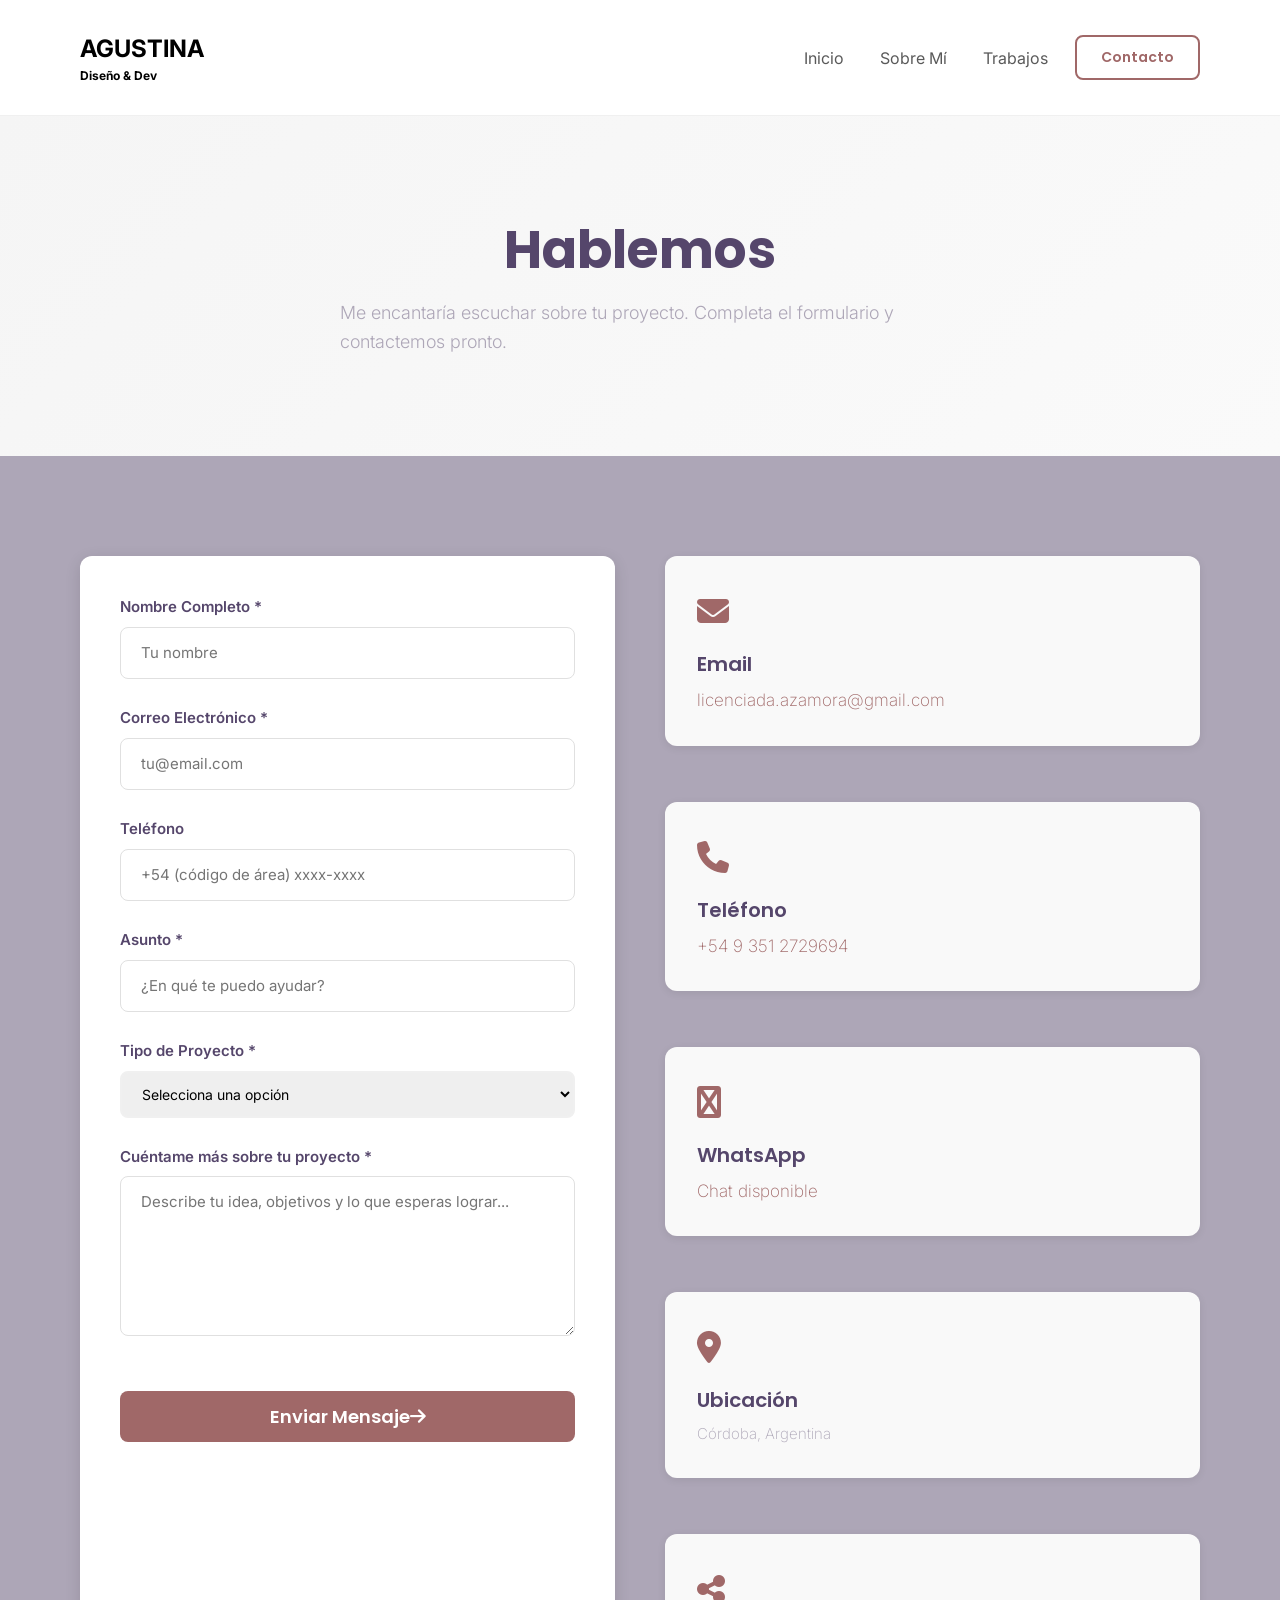
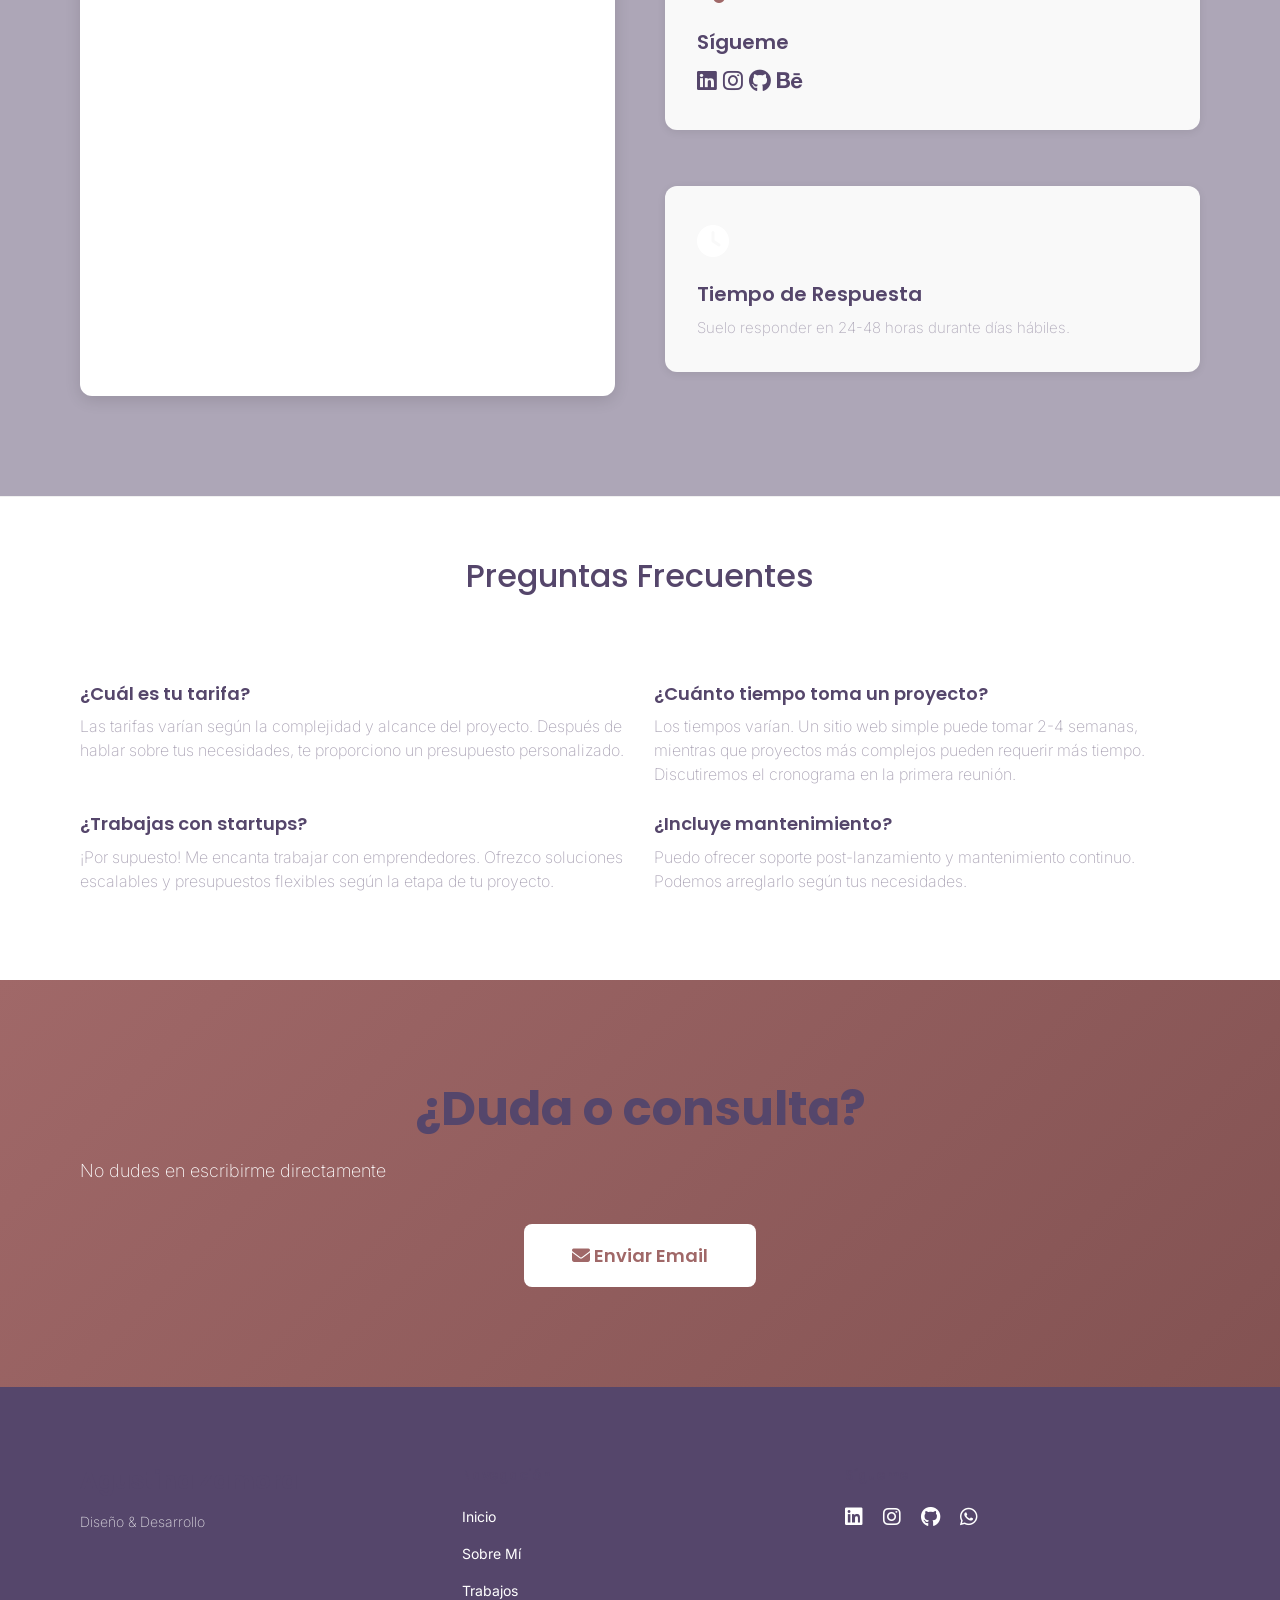
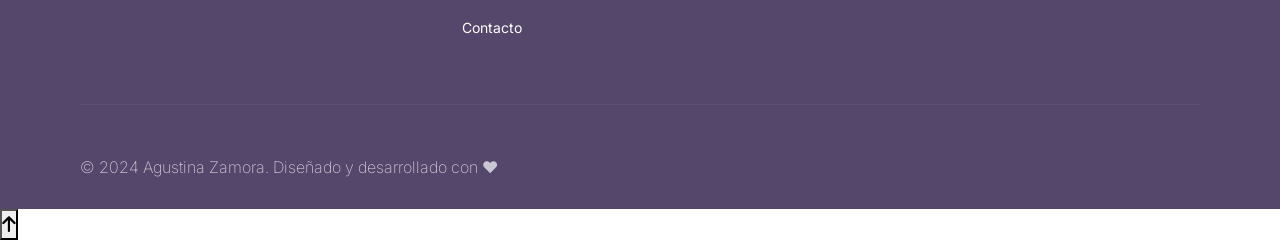
==== pages/contacto.html @ 68c84514 "first commit" ====
<!DOCTYPE html>
<html lang="es">

<head>
	<meta charset="UTF-8">
	<meta name="description"
		content="Contacta conmigo para discutir tu próximo proyecto de diseño o desarrollo web.">
	<meta name="viewport" content="width=device-width, initial-scale=1.0">
	<title>Contacto | Agustina Zamora</title>
	
	<!-- Tipografía Google Fonts -->
	<link rel="preconnect" href="https://fonts.googleapis.com">
	<link rel="preconnect" href="https://fonts.gstatic.com" crossorigin>
	<link href="https://fonts.googleapis.com/css2?family=Poppins:wght@300;400;500;600;700&family=Inter:wght@300;400;500;600&display=swap" rel="stylesheet">
	
	<!-- Bootstrap CSS -->
	<link href="https://cdn.jsdelivr.net/npm/bootstrap@5.3.0/dist/css/bootstrap.min.css" rel="stylesheet">
	
	<!-- AOS Animation CSS -->
	<link href="https://unpkg.com/aos@2.3.1/dist/aos.css" rel="stylesheet">
	
	<!-- Font Awesome Icons -->
	<link rel="stylesheet" href="https://cdnjs.cloudflare.com/ajax/libs/font-awesome/6.4.0/css/all.min.css">
	
	<!-- Estilos -->
	<link rel="stylesheet" href="../css/stylesass.css">
	<link rel="stylesheet" href="../assets/css/effects.css">
</head>

<body>
	<!-- ==================== NAVEGACIÓN ==================== -->
	<nav class="navbar navbar-expand-lg navbar-light sticky-top navbar-minimal">
		<div class="container-lg">
			<a class="navbar-brand fw-bold" href="../index.html">
				<span class="brand-name">AGUSTINA</span>
				<span class="brand-subtitle">Diseño & Dev</span>
			</a>
			<button class="navbar-toggler" type="button" data-bs-toggle="collapse" data-bs-target="#navbarNav">
				<span class="navbar-toggler-icon"></span>
			</button>
			<div class="collapse navbar-collapse" id="navbarNav">
				<ul class="navbar-nav ms-auto align-items-center gap-3">
					<li class="nav-item">
						<a class="nav-link" href="../index.html#inicio">Inicio</a>
					</li>
					<li class="nav-item">
						<a class="nav-link" href="../index.html#sobre-mi">Sobre Mí</a>
					</li>
					<li class="nav-item">
						<a class="nav-link" href="trabajos.html">Trabajos</a>
					</li>
					<li class="nav-item">
						<a class="nav-link btn-contact-nav" href="contacto.html">Contacto</a>
					</li>
				</ul>
			</div>
		</div>
	</nav>

	<!-- ==================== HEADER ==================== -->
	<section class="page-header">
		<div class="container-lg text-center" data-aos="fade-up">
			<h1 class="page-title">Hablemos</h1>
			<p class="page-subtitle">Me encantaría escuchar sobre tu proyecto. Completa el formulario y contactemos pronto.</p>
		</div>
	</section>

	<!-- ==================== CONTACT SECTION ==================== -->
	<section class="contact-section">
		<div class="container-lg">
			<div class="contact-content">
				<!-- FORMULARIO -->
				<div class="contact-form" data-aos="fade-right">
					<form id="contactForm" name="contactForm">
						<div class="form-group">
							<label for="name">Nombre Completo *</label>
							<input type="text" id="name" name="name" placeholder="Tu nombre" required>
							<span class="error-message">Por favor, ingresa tu nombre</span>
						</div>

						<div class="form-group">
							<label for="email">Correo Electrónico *</label>
							<input type="email" id="email" name="email" placeholder="tu@email.com" required>
							<span class="error-message">Por favor, ingresa un email válido</span>
						</div>

						<div class="form-group">
							<label for="phone">Teléfono</label>
							<input type="tel" id="phone" name="phone" placeholder="+54 (código de área) xxxx-xxxx">
						</div>

						<div class="form-group">
							<label for="subject">Asunto *</label>
							<input type="text" id="subject" name="subject" placeholder="¿En qué te puedo ayudar?" required>
							<span class="error-message">Por favor, especifica un asunto</span>
						</div>

						<div class="form-group">
							<label for="project-type">Tipo de Proyecto *</label>
							<select id="project-type" name="projectType" required style="width: 100%; padding: 12px 16px; border: 2px solid #f0f0f0; border-radius: 8px; font-family: 'Inter', sans-serif; font-size: 14px; transition: all 0.3s ease;">
								<option value="">Selecciona una opción</option>
								<option value="ux-ui">Diseño UX/UI</option>
								<option value="web-dev">Desarrollo Web</option>
								<option value="both">Diseño + Desarrollo</option>
								<option value="other">Otro</option>
							</select>
							<span class="error-message" style="margin-top: 6px; display: none;">Por favor, selecciona un tipo de proyecto</span>
						</div>

						<div class="form-group">
							<label for="message">Cuéntame más sobre tu proyecto *</label>
							<textarea id="message" name="message" placeholder="Describe tu idea, objetivos y lo que esperas lograr..." required></textarea>
							<span class="error-message">Por favor, proporciona detalles de tu proyecto</span>
						</div>

						<button type="submit" class="form-submit" data-morph>
							Enviar Mensaje <i class="fas fa-arrow-right"></i>
						</button>
					</form>
				</div>

				<!-- INFORMACIÓN DE CONTACTO -->
				<div class="contact-info" data-aos="fade-left">
					<div class="info-card">
						<div class="info-icon">
							<i class="fas fa-envelope"></i>
						</div>
						<h3>Email</h3>
						<p>
							<a href="mailto:licenciada.azamora@gmail.com">licenciada.azamora@gmail.com</a>
						</p>
					</div>

					<div class="info-card">
						<div class="info-icon">
							<i class="fas fa-phone"></i>
						</div>
						<h3>Teléfono</h3>
						<p>
							<a href="tel:+5493512729694">+54 9 351 2729694</a>
						</p>
					</div>

					<div class="info-card">
						<div class="info-icon">
							<i class="fas fa-whatsapp"></i>
						</div>
						<h3>WhatsApp</h3>
						<p>
							<a href="https://wa.me/5493512729694" target="_blank" rel="noopener noreferrer">Chat disponible</a>
						</p>
					</div>

					<div class="info-card">
						<div class="info-icon">
							<i class="fas fa-map-marker-alt"></i>
						</div>
						<h3>Ubicación</h3>
						<p>Córdoba, Argentina</p>
					</div>

					<!-- Redes Sociales -->
					<div class="info-card">
						<div class="info-icon">
							<i class="fas fa-share-alt"></i>
						</div>
						<h3>Sígueme</h3>
						<div class="social-links">
							<a href="#" aria-label="LinkedIn" title="LinkedIn">
								<i class="fab fa-linkedin"></i>
							</a>
							<a href="#" aria-label="Instagram" title="Instagram">
								<i class="fab fa-instagram"></i>
							</a>
							<a href="#" aria-label="GitHub" title="GitHub">
								<i class="fab fa-github"></i>
							</a>
							<a href="#" aria-label="Behance" title="Behance">
								<i class="fab fa-behance"></i>
							</a>
						</div>
					</div>

					<!-- Tiempo de respuesta -->
					<div class="info-card">
						<div class="info-icon" style="color: white;">
							<i class="fas fa-clock"></i>
						</div>
						<h3>Tiempo de Respuesta</h3>
						<p style="opacity: 0.95;">Suelo responder en 24-48 horas durante días hábiles.</p>
					</div>
				</div>
			</div>
		</div>
	</section>

	<!-- ==================== FAQ SECTION ==================== -->
	<section class="faq-section" style="padding: 60px 0; border-top: 1px solid #f0f0f0;">
		<div class="container-lg">
			<div class="text-center mb-5" data-aos="fade-up">
				<h2 class="section-title">Preguntas Frecuentes</h2>
				<p class="section-subtitle">Dudas comunes sobre mis servicios</p>
			</div>

			<div class="row">
				<div class="col-lg-6 mb-4" data-aos="fade-up" data-aos-delay="100">
					<div class="faq-item">
						<h4 style="font-weight: 600; margin-bottom: 10px;">¿Cuál es tu tarifa?</h4>
						<p style="color: #ADA6B7;">Las tarifas varían según la complejidad y alcance del proyecto. Después de hablar sobre tus necesidades, te proporciono un presupuesto personalizado.</p>
					</div>
				</div>

				<div class="col-lg-6 mb-4" data-aos="fade-up" data-aos-delay="200">
					<div class="faq-item">
						<h4 style="font-weight: 600; margin-bottom: 10px;">¿Cuánto tiempo toma un proyecto?</h4>
						<p style="color: #ADA6B7;">Los tiempos varían. Un sitio web simple puede tomar 2-4 semanas, mientras que proyectos más complejos pueden requerir más tiempo. Discutiremos el cronograma en la primera reunión.</p>
					</div>
				</div>

				<div class="col-lg-6 mb-4" data-aos="fade-up" data-aos-delay="300">
					<div class="faq-item">
						<h4 style="font-weight: 600; margin-bottom: 10px;">¿Trabajas con startups?</h4>
						<p style="color: #ADA6B7;">¡Por supuesto! Me encanta trabajar con emprendedores. Ofrezco soluciones escalables y presupuestos flexibles según la etapa de tu proyecto.</p>
					</div>
				</div>

				<div class="col-lg-6 mb-4" data-aos="fade-up" data-aos-delay="400">
					<div class="faq-item">
						<h4 style="font-weight: 600; margin-bottom: 10px;">¿Incluye mantenimiento?</h4>
						<p style="color: #ADA6B7;">Puedo ofrecer soporte post-lanzamiento y mantenimiento continuo. Podemos arreglarlo según tus necesidades.</p>
					</div>
				</div>
			</div>
		</div>
	</section>

	<!-- ==================== CTA FINAL ==================== -->
	<section class="final-cta-section">
		<div class="container-lg text-center" data-aos="fade-up">
			<h2 class="cta-title">¿Duda o consulta?</h2>
			<p class="cta-subtitle">No dudes en escribirme directamente</p>
			<a href="mailto:licenciada.azamora@gmail.com" class="btn btn-primary-custom btn-lg">
				<i class="fas fa-envelope"></i> Enviar Email
			</a>
		</div>
	</section>

	<!-- ==================== FOOTER ==================== -->
	<footer class="footer-section">
		<div class="container-lg">
			<div class="row mb-5">
				<div class="col-md-4 mb-4 mb-md-0">
					<h3 class="footer-title">Agustina Zamora</h3>
					<p class="footer-subtitle">Diseño & Desarrollo</p>
				</div>
				<div class="col-md-4 mb-4 mb-md-0">
					<h4 class="footer-subtitle-small">Navegación</h4>
					<ul class="footer-links">
						<li><a href="../index.html#inicio">Inicio</a></li>
						<li><a href="../index.html#sobre-mi">Sobre Mí</a></li>
						<li><a href="trabajos.html">Trabajos</a></li>
						<li><a href="contacto.html">Contacto</a></li>
					</ul>
				</div>
				<div class="col-md-4">
					<h4 class="footer-subtitle-small">Sígueme</h4>
					<div class="social-links">
						<a href="#" aria-label="LinkedIn"><i class="fab fa-linkedin"></i></a>
						<a href="#" aria-label="Instagram"><i class="fab fa-instagram"></i></a>
						<a href="#" aria-label="GitHub"><i class="fab fa-github"></i></a>
						<a href="https://wa.me/YOUR_NUMBER" aria-label="WhatsApp"><i class="fab fa-whatsapp"></i></a>
					</div>
				</div>
			</div>
			<hr class="footer-divider">
			<div class="footer-bottom text-center">
				<p>&copy; 2024 Agustina Zamora. Diseñado y desarrollado con ❤️</p>
			</div>
		</div>
	</footer>

	<!-- Bootstrap JS -->
	<script src="https://cdn.jsdelivr.net/npm/bootstrap@5.3.0/dist/js/bootstrap.bundle.min.js"></script>
	
	<!-- AOS JS -->
	<script src="https://unpkg.com/aos@2.3.1/dist/aos.js"></script>
	
	<!-- Utilities -->
	<script src="../js/utilities.js"></script>
	
	<!-- Main JS -->
	<script src="../js/main.js"></script>
	
	<!-- Effects JS -->
	<script src="../js/effects.js"></script>

	<script>
		// Manejo específico del formulario de contacto
		const contactForm = document.getElementById('contactForm');
		
		if (contactForm) {
			contactForm.addEventListener('submit', function(e) {
				e.preventDefault();
				
				// Validar formulario
				const formData = {
					name: document.getElementById('name').value,
					email: document.getElementById('email').value,
					phone: document.getElementById('phone').value,
					subject: document.getElementById('subject').value,
					projectType: document.getElementById('project-type').value,
					message: document.getElementById('message').value
				};

				// Aquí puedes:
				// 1. Enviar a un servidor (fetch/AJAX)
				// 2. Agregar a Formspree
				// 3. Usar emailjs
				// 4. Enviar a Google Forms
				
				// Por ahora, mostrar mensaje de éxito
				if (FormValidation.validate(this)) {
					NotificationSystem.success('¡Mensaje enviado correctamente! Te responderé pronto.');
					this.reset();
					
					// Limpiar estilos
					document.querySelectorAll('.form-group').forEach(group => {
						group.classList.remove('focused');
					});
				}
			});
		}
	</script>
</body>

</html>
---- css/stylesass.css ----
@charset "UTF-8";
* {
  margin: 0;
  padding: 0;
  box-sizing: border-box;
}

h1, h2, h3, h4, p {
  color: #55466B;
}

h1, h2, h3, h4 {
  font-family: "Poppins", sans-serif;
  font-style: normal;
}

h1 {
  font-size: 40px;
}

h2 {
  font-size: 32px;
}

h3 {
  font-size: 24px;
}

h4 {
  font-size: 18px;
}

p {
  font-family: "Inter", sans-serif;
  font-size: 18px;
}

/* BOTON DE WHATSAPP*/
.floating-whatsapp {
  position: fixed !important;
  bottom: 20px !important;
  right: 20px !important;
  z-index: 9999 !important;
  box-shadow: 0px 4px 10px rgba(0, 0, 0, 0.3);
  border-radius: 50%;
  display: inline-block;
}
.floating-whatsapp img {
  border-radius: 50%;
  width: 50px;
  height: 50px;
  display: block;
  object-fit: cover;
}

.btn-primary-custom {
  padding: 12px 28px;
  border-radius: 8px;
  font-family: "Poppins", sans-serif;
  font-weight: 600;
  border: none;
  cursor: pointer;
  transition: all 0.3s ease;
  background-color: #A06868;
  color: white;
  text-decoration: none;
  display: inline-block;
}
.btn-primary-custom:hover {
  background-color: rgb(130.743902439, 82.256097561, 82.256097561);
  transform: translateY(-2px);
  box-shadow: 0 8px 16px rgba(0, 0, 0, 0.15);
}
.btn-primary-custom:active {
  transform: translateY(0);
}
.btn-primary-custom:hover {
  text-decoration: none;
}
.btn-primary-custom.btn-lg {
  padding: 16px 40px;
  font-size: 16px;
}
@media (min-width: 320px) and (max-width: 480px) {
  .btn-primary-custom.btn-lg {
    padding: 14px 32px;
    font-size: 14px;
  }
}
@media (min-width: 576px) and (max-width: 991px) {
  .btn-primary-custom.btn-lg {
    padding: 16px 40px;
    font-size: 16px;
  }
}
@media (min-width: 992px) {
  .btn-primary-custom.btn-lg {
    padding: 18px 48px;
    font-size: 18px;
  }
}

.btn-outline-custom {
  padding: 12px 28px;
  border-radius: 8px;
  font-family: "Poppins", sans-serif;
  font-weight: 600;
  border: 2px solid #A06868;
  background: transparent;
  color: #A06868;
  cursor: pointer;
  transition: all 0.3s ease;
  text-decoration: none;
  display: inline-block;
}
.btn-outline-custom:hover {
  background-color: #A06868;
  color: white;
  transform: translateY(-2px);
}
.btn-outline-custom:active {
  transform: translateY(0);
}
.btn-outline-custom:hover {
  text-decoration: none;
}
.btn-outline-custom.btn-lg {
  padding: 16px 40px;
  font-size: 16px;
}
@media (min-width: 320px) and (max-width: 480px) {
  .btn-outline-custom.btn-lg {
    padding: 14px 32px;
    font-size: 14px;
  }
}
@media (min-width: 576px) and (max-width: 991px) {
  .btn-outline-custom.btn-lg {
    padding: 16px 40px;
    font-size: 16px;
  }
}
@media (min-width: 992px) {
  .btn-outline-custom.btn-lg {
    padding: 18px 48px;
    font-size: 18px;
  }
}

.btn-contact-nav {
  padding: 12px 28px;
  border-radius: 8px;
  font-family: "Poppins", sans-serif;
  font-weight: 600;
  border: 2px solid #A06868;
  background: transparent;
  color: #A06868;
  cursor: pointer;
  transition: all 0.3s ease;
  padding: 8px 16px !important;
  font-size: 12px !important;
  border-color: #A06868 !important;
  color: #A06868 !important;
}
.btn-contact-nav:hover {
  background-color: #A06868;
  color: white;
  transform: translateY(-2px);
}
.btn-contact-nav:active {
  transform: translateY(0);
}
@media (min-width: 576px) and (max-width: 991px) {
  .btn-contact-nav {
    padding: 10px 20px !important;
    font-size: 13px !important;
  }
}
@media (min-width: 992px) {
  .btn-contact-nav {
    padding: 10px 24px !important;
    font-size: 14px !important;
  }
  .btn-contact-nav:hover {
    background-color: #A06868 !important;
    color: white !important;
  }
}

.btn {
  transition: all 0.3s cubic-bezier(0.4, 0, 0.2, 1);
  font-family: "Poppins", sans-serif;
  font-weight: 600;
  border-radius: 8px;
  cursor: pointer;
  text-decoration: none;
  display: inline-block;
}
.btn:focus {
  outline: none;
  box-shadow: 0 0 0 3px rgba(160, 104, 104, 0.2);
}
.btn:active {
  transform: scale(0.98);
}
.btn[data-morph] {
  position: relative;
  overflow: hidden;
}
.btn[data-morph]::before {
  content: "";
  position: absolute;
  top: 50%;
  left: 50%;
  width: 0;
  height: 0;
  border-radius: 50%;
  background: rgba(255, 255, 255, 0.5);
  transform: translate(-50%, -50%);
  transition: width 0.6s, height 0.6s;
  z-index: -1;
}
.btn[data-morph]:active::before {
  width: 300px;
  height: 300px;
}

.btn:disabled {
  opacity: 0.5;
  cursor: not-allowed;
}
.btn:disabled:hover {
  transform: none;
}

.btn.loading {
  color: transparent;
  pointer-events: none;
}
.btn.loading::after {
  content: "";
  position: absolute;
  width: 16px;
  height: 16px;
  top: 50%;
  left: 50%;
  margin-left: -8px;
  margin-top: -8px;
  border: 2px solid rgba(255, 255, 255, 0.3);
  border-radius: 50%;
  border-top-color: white;
  animation: spinner 0.6s linear infinite;
}

@keyframes spinner {
  to {
    transform: rotate(360deg);
  }
}
/* CONTIENE EL LOGO PRINCIPAL Y NAV BAR */
/* LOGO PRINCIPAL */
.logo_container {
  display: flex;
  align-items: center;
  width: 4%;
  height: 4%;
  max-width: 100%;
}
.logo_container .logo_navbar {
  margin-right: 10px;
  width: auto;
  height: auto;
  max-width: 100%;
  align-self: flex-start;
}

.logo_subtitle {
  font-family: "Inter", sans-serif;
  font-size: 1rem;
  color: #55466B;
  font-weight: bold;
  margin: 0;
  padding: 0;
  display: inline-block;
}

/*Se utilizó bootstrap para agregar un menú desplegable para la barra 
de navegacion en mobile*/
/* NAV BAR */
/* BOTÓN DE ÍCONO MENÚ (toggler) */
.custom_toggler {
  border: none;
  outline: none;
  box-shadow: none;
  background-color: transparent;
  display: flex;
  align-items: center;
  justify-content: flex-end;
  width: 32px;
  height: 32px;
}
.custom_toggler:focus, .custom_toggler:active, .custom_toggler:focus-visible {
  outline: none;
  box-shadow: none;
  background-color: transparent;
}

/* MENÚ DE LINKS EN DESKTOP */
.custom_collapse {
  justify-content: flex-end;
  /* MENÚ DE LINKS DESPLEGABLE EN MOBILE */
}
.custom_collapse.show {
  z-index: 1050;
  width: 100%;
  background-color: white;
  position: relative;
  border: none;
  box-shadow: none;
  flex-direction: column;
  align-content: center;
  align-items: center;
  justify-content: center;
}
.custom_collapse .nav_turnos {
  background-color: #55466B;
  font-family: "Inter", sans-serif;
  width: 105px;
  height: 36px;
  padding: 8px 20px;
  border-radius: 19px;
  color: white;
  text-decoration: none;
  justify-self: center;
  align-items: center;
}

.container_custom_navbar {
  display: flex;
  align-content: flex-end;
  gap: 5px;
}

.custom-navbar {
  margin-top: 10px;
  background-color: white;
  border-radius: 10px;
  padding: 10px 0;
  position: relative;
  z-index: 2;
  border-bottom: none;
}
.custom-navbar ul {
  display: flex;
  justify-content: flex-end;
  list-style-type: none;
  margin: 0;
  padding: 0;
  align-items: center;
}
.custom-navbar li {
  margin-left: 10px;
}
.custom-navbar li a {
  background-color: white;
  font-family: "Inter", sans-serif;
  font-size: 18px;
  font-weight: bold;
  color: #55466B;
  text-decoration: none;
  border-radius: 19px;
  display: flex;
  align-items: center;
  justify-content: center;
}
.custom-navbar li a:hover {
  background-color: #ADA6B7;
  font-family: "Inter", sans-serif;
  font-size: 16px;
  border-radius: 19px;
  font-weight: bold;
  color: #213555;
  text-decoration: none;
  border-color: solid #ADA6B7;
  padding: 8px 20px;
}

.nav_turnos {
  background-color: #55466B;
  font-family: "Inter", sans-serif;
  font-size: 16px;
  border-radius: 19px;
  font-weight: bold;
  color: white;
  text-decoration: none;
  padding: 8px 20px;
  border-color: #55466B;
  align-items: center;
  justify-content: center;
}
.nav_turnos:hover {
  background-color: #ADA6B7;
  font-family: "Inter", sans-serif;
  font-size: 16px;
  border-radius: 19px;
  font-weight: bold;
  color: #55466B;
  text-decoration: none;
  border-color: solid #55466B;
}

.menu_icon {
  border: none;
  width: 24px;
  height: 24px;
}
.menu_icon:focus {
  border: none;
}

.welcome-message {
  margin-bottom: 30px;
  animation: slideInDown 0.8s ease-out;
}
@media (min-width: 320px) and (max-width: 480px) {
  .welcome-message {
    margin-bottom: 15px;
  }
}
@media (min-width: 576px) and (max-width: 991px) {
  .welcome-message {
    margin-bottom: 25px;
  }
}
@media (min-width: 992px) {
  .welcome-message {
    margin-bottom: 40px;
  }
}
.welcome-message .welcome-badge {
  display: inline-block;
  font-size: 12px;
  font-weight: 600;
  color: #A06868;
  background: rgba(243, 233, 233, 0.916);
  padding: 8px 16px;
  border-radius: 20px;
  border: 1px solid rgba(255, 255, 255, 0.847);
  backdrop-filter: blur(10px);
  letter-spacing: 1px;
  text-transform: uppercase;
  transition: all 0.4s ease;
}
@media (min-width: 320px) and (max-width: 480px) {
  .welcome-message .welcome-badge {
    font-size: 11px;
    padding: 6px 14px;
  }
}
@media (min-width: 576px) and (max-width: 991px) {
  .welcome-message .welcome-badge {
    font-size: 12px;
    padding: 8px 16px;
  }
}
@media (min-width: 992px) {
  .welcome-message .welcome-badge {
    font-size: 13px;
    padding: 10px 20px;
  }
  .welcome-message .welcome-badge:hover {
    background: rgba(255, 255, 255, 0.868);
    border-color: rgba(255, 255, 255, 0.884);
    transform: translateY(-2px);
  }
}

@keyframes slideInDown {
  from {
    opacity: 0;
    transform: translateY(-30px);
  }
  to {
    opacity: 1;
    transform: translateY(0);
  }
}
@keyframes slideInUp {
  from {
    opacity: 0;
    transform: translateY(30px);
  }
  to {
    opacity: 1;
    transform: translateY(0);
  }
}
.bienvenida h1 {
  text-align: center;
  font-weight: bold;
  text-shadow: 2px 2px 4px rgba(241, 223, 223, 0.94);
}

#roles {
  display: flex;
  width: 100%;
  height: 100vh;
  overflow: hidden;
}
#roles .role-designer,
#roles .role-coder {
  flex: 1;
  position: relative;
  flex-direction: column;
  transition: flex 0.8s ease;
  overflow: hidden;
  cursor: pointer;
}
#roles .role-designer .image-bg,
#roles .role-coder .image-bg {
  position: absolute;
  inset: 0;
  background-size: cover;
  background-position: center;
  transition: transform 0.8s ease, filter 0.6s ease;
  z-index: 1;
}
#roles .role-designer:hover .image-bg,
#roles .role-coder:hover .image-bg {
  filter: brightness(100%);
}
#roles .role-designer .description,
#roles .role-coder .description {
  position: absolute;
  top: 20%;
  transform: translateY(-50%);
  z-index: 2;
  color: black;
  padding: 0 3rem;
}
#roles .role-designer h2.principal,
#roles .role-coder h2.principal {
  font-size: 32px;
  font-weight: 600;
  margin-top: 10px;
  flex-direction: column;
  text-align: center;
  position: relative;
  width: 100%;
}
#roles .role-designer p.description,
#roles .role-coder p.description {
  opacity: 0;
  transition: opacity 0.5s ease;
  text-align: center;
  margin-top: 100px;
}
#roles .role-designer:hover p.description,
#roles .role-coder:hover p.description {
  opacity: 100;
  color: black !important;
}
#roles .role-designer .description {
  text-align: center;
}
#roles .role-coder .description {
  text-align: center;
}
#roles .role-designer .image-bg {
  background-image: url("assets/ux-ui-img.png");
}
#roles .role-designer .image-bg::before {
  content: "";
  position: absolute;
  inset: 0;
  background: rgba(255, 255, 255, 0.823);
  transform: scaleX(0);
  transform-origin: left;
  transition: transform 0.6s ease;
  z-index: 2;
}
#roles .role-coder .image-bg {
  background-image: url("assets/frontend-img.png");
}
#roles .role-coder .image-bg::before {
  content: "";
  position: absolute;
  inset: 0;
  background: rgba(255, 255, 255, 0.823);
  transform: scaleX(0);
  transform-origin: right;
  transition: transform 0.6s ease;
  z-index: 2;
}
#roles .role-designer:hover .image-bg::before {
  transform: scaleX(1);
  transform-origin: left;
}
#roles .role-coder:hover .image-bg::before {
  transform: scaleX(1);
  transform-origin: right;
}
#roles .role-designer:hover {
  flex: 30;
}
#roles .role-coder:hover {
  flex: 30;
}

.bar-chart {
  list-style: none;
  padding: 2%;
  margin: 2%;
  display: flex;
  gap: 1rem;
  position: relative;
  align-items: flex-end;
  height: 85vh;
}
.bar-chart .axis {
  display: flex;
  flex-direction: column;
  justify-content: space-between;
  height: 100%;
  margin-left: 5%;
  margin-bottom: 20px;
  margin-top: 20px;
}
.bar-chart .axis .label {
  font-size: 0.9rem;
  color: #55466B;
  text-align: left;
  font-weight: 600;
}
.bar-chart .bar {
  flex: 0 0 150px;
  max-width: 500px;
  position: relative;
  display: flex;
  flex-direction: column-reverse;
  align-items: center;
  justify-content: flex-start;
  height: 100%;
}
.bar-chart .bar .skill {
  margin-top: 0.5rem;
  font-size: 0.9rem;
  color: #fff;
  text-align: center;
}
.bar-chart .bar .percent {
  font-size: 0.8rem;
  color: #fff;
  margin-bottom: 0.3rem;
  opacity: 0;
  transition: opacity 0.3s ease;
}
.bar-chart .bar::after {
  content: "";
  width: 100%;
  height: 0;
  background-color: currentColor;
  border-radius: 8px 8px 0 0;
  transition: height 1s ease;
}
.bar-chart .violeta {
  color: #55466B;
}
.bar-chart .violeta::after {
  animation: fillBar 1s forwards;
}
.bar-chart .lila {
  color: #CDBBCB;
}
.bar-chart .lila::after {
  animation: fillBar 1s forwards;
}
.bar-chart .gris {
  color: #ADA6B7;
}
.bar-chart .gris::after {
  animation: fillBar 1s forwards;
}
.bar-chart .mocka {
  color: #BFB2B2;
}
.bar-chart .mocka::after {
  animation: fillBar 1s forwards;
}

@keyframes fillBar {
  0% {
    height: 0;
  }
  100% {
    height: var(--bar-percent);
  }
}
.bar:hover .percent {
  opacity: 1;
}

/*-----------------------FOOTER-------------------------------*/
footer {
  background-color: #55466B;
  color: white;
  text-align: left;
  display: flex;
  flex-direction: column;
  padding: 10px;
  width: 100%;
  position: relative;
}
footer section {
  display: flex;
  justify-content: space-between;
  align-items: flex-start;
  flex-wrap: nowrap;
  gap: 10px;
  padding: 10px;
}
footer section div {
  flex: 1 50%;
  margin: 10px;
  flex-direction: column;
  align-items: center;
}
footer section div img {
  max-width: 150px;
  height: 30%;
  width: 30%;
  align-items: center;
}
footer section h3 {
  text-align: left;
  font-family: "Poppins", sans-serif;
  font-weight: normal;
  font-size: 24px;
  color: white;
}
footer .a-footer {
  text-align: left;
  margin-top: 8px;
  font-size: 16px;
  color: white;
  display: block;
  margin-bottom: 0;
  font-family: "Inter", sans-serif;
  font-weight: 200;
  text-decoration: none;
  cursor: pointer;
}
footer .a-footer:hover {
  font-weight: 600;
}

p {
  text-align: left;
  margin-top: 8px;
  font-size: 16px;
  color: white;
  display: block;
  margin-bottom: 0;
  font-family: "Inter", sans-serif;
  font-weight: 200;
}
p.footer_derechos_reservados {
  text-align: left;
  margin-top: 2px;
  font-size: 1rem;
  color: white;
  margin-bottom: 0;
  flex-basis: 100%;
}

.redes {
  display: flex;
  flex-direction: column;
  align-items: center;
  text-align: center;
  gap: 10px;
}
.redes .iconos {
  display: flex;
  flex-direction: row;
  gap: 10px;
  justify-content: center;
  cursor: pointer;
  margin: 0px;
}
.redes .iconos .icono-redes {
  width: 32px;
  gap: 10px;
}

.split-screen-section {
  position: relative;
  width: 100%;
  min-height: 100vh;
  overflow: hidden;
  background: white;
}
@media (max-width: 575px) {
  .split-screen-section {
    min-height: auto;
  }
}

.split-container {
  display: grid;
  grid-template-columns: 1fr 1fr;
  height: 100vh;
}
@media (max-width: 575px) {
  .split-container {
    grid-template-columns: 1fr;
    height: auto;
    min-height: 70vh;
  }
}
@media (min-width: 576px) and (max-width: 991px) {
  .split-container {
    grid-template-columns: 1fr 1fr;
    height: 100vh;
  }
}

.split-panel {
  position: relative;
  overflow: hidden;
  cursor: pointer;
  transition: all 0.8s cubic-bezier(0.4, 0, 0.2, 1);
  display: flex;
  align-items: center;
  justify-content: center;
  min-height: 50vh;
}
@media (min-width: 576px) and (max-width: 991px) {
  .split-panel {
    min-height: 100vh;
  }
}
.split-panel .split-background {
  position: absolute;
  inset: 0;
  background-size: cover;
  background-position: center;
  z-index: 1;
  transition: transform 0.8s cubic-bezier(0.4, 0, 0.2, 1);
}
.split-panel .split-overlay {
  position: absolute;
  inset: 0;
  background: transparent;
  z-index: 2;
  transition: background 0.8s ease;
}
.split-panel .split-content {
  position: relative;
  z-index: 3;
  padding: 40px;
  color: #55466B;
  text-align: center;
  opacity: 1;
  transform: scale(1);
  transition: all 0.6s ease;
}
@media (min-width: 320px) and (max-width: 480px) {
  .split-panel .split-content {
    padding: 24px;
  }
}
@media (min-width: 576px) and (max-width: 991px) {
  .split-panel .split-content {
    padding: 50px;
  }
}
@media (min-width: 992px) {
  .split-panel .split-content {
    padding: 60px;
  }
}
.split-panel .split-content .split-title {
  font-size: 32px;
  font-weight: 700;
  margin-bottom: 20px;
  font-family: "Poppins", sans-serif;
  transition: all 0.6s ease;
}
@media (min-width: 320px) and (max-width: 480px) {
  .split-panel .split-content .split-title {
    font-size: 24px;
    margin-bottom: 12px;
  }
}
@media (min-width: 576px) and (max-width: 991px) {
  .split-panel .split-content .split-title {
    font-size: 40px;
    margin-bottom: 25px;
  }
}
@media (min-width: 992px) {
  .split-panel .split-content .split-title {
    font-size: 48px;
    margin-bottom: 30px;
  }
}
.split-panel .split-content .split-description {
  font-size: 14px;
  line-height: 1.8;
  margin-bottom: 25px;
  opacity: 0.95;
  font-family: "Inter", sans-serif;
  max-width: 400px;
  margin-left: auto;
  margin-right: auto;
  color: #55466B;
}
@media (min-width: 320px) and (max-width: 480px) {
  .split-panel .split-content .split-description {
    font-size: 13px;
    margin-bottom: 18px;
    max-width: 90%;
  }
}
@media (min-width: 576px) and (max-width: 991px) {
  .split-panel .split-content .split-description {
    font-size: 15px;
    margin-bottom: 24px;
    max-width: 450px;
  }
}
@media (min-width: 992px) {
  .split-panel .split-content .split-description {
    font-size: 16px;
    margin-bottom: 30px;
    max-width: 500px;
  }
}
.split-panel .split-content .split-skills {
  display: flex;
  gap: 10px;
  justify-content: center;
  flex-wrap: wrap;
  margin-bottom: 30px;
}
@media (min-width: 320px) and (max-width: 480px) {
  .split-panel .split-content .split-skills {
    gap: 8px;
    margin-bottom: 20px;
  }
}
@media (min-width: 576px) and (max-width: 991px) {
  .split-panel .split-content .split-skills {
    margin-bottom: 30px;
  }
}
@media (min-width: 992px) {
  .split-panel .split-content .split-skills {
    margin-bottom: 40px;
  }
}
.split-panel .split-content .split-skills .skill-tag {
  display: inline-block;
  background: rgba(255, 255, 255, 0.15);
  border: 1px solid rgba(255, 255, 255, 0.3);
  padding: 6px 14px;
  border-radius: 20px;
  font-size: 11px;
  font-weight: 600;
  backdrop-filter: blur(5px);
  transition: all 0.3s ease;
}
@media (min-width: 576px) and (max-width: 991px) {
  .split-panel .split-content .split-skills .skill-tag {
    padding: 8px 16px;
    font-size: 12px;
  }
}
@media (min-width: 992px) {
  .split-panel .split-content .split-skills .skill-tag {
    padding: 8px 18px;
    font-size: 12px;
  }
  .split-panel .split-content .split-skills .skill-tag:hover {
    background: rgba(255, 255, 255, 0.25);
    border-color: rgba(255, 255, 255, 0.5);
    transform: translateY(-2px);
  }
}
.split-panel .split-content .split-cta {
  display: inline-flex;
  align-items: center;
  gap: 10px;
  color: #ADA6B7;
  text-decoration: none;
  font-size: 13px;
  font-weight: 600;
  border: 2px solid #55466B;
  padding: 10px 20px;
  border-radius: 6px;
  transition: all 0.3s ease;
  font-family: "Poppins", sans-serif;
}
@media (min-width: 576px) and (max-width: 991px) {
  .split-panel .split-content .split-cta {
    font-size: 14px;
    padding: 12px 24px;
  }
}
@media (min-width: 992px) {
  .split-panel .split-content .split-cta {
    font-size: 15px;
    padding: 12px 28px;
  }
  .split-panel .split-content .split-cta:hover {
    background: white;
    color: #55466B;
    transform: translateY(-2px);
  }
  .split-panel .split-content .split-cta:hover i {
    transform: translateX(4px);
  }
}
.split-panel .split-content .split-cta i {
  font-size: 12px;
  transition: transform 0.3s ease;
}
.split-panel.split-left {
  grid-column: 1;
}
@media (max-width: 575px) {
  .split-panel.split-left {
    grid-column: 1/-1;
    min-height: 50vh;
  }
}
@media (min-width: 992px) {
  .split-panel.split-left .split-overlay {
    background: transparent;
  }
}
.split-panel.split-right {
  grid-column: 2;
}
@media (max-width: 575px) {
  .split-panel.split-right {
    grid-column: 1/-1;
    min-height: 50vh;
  }
}
@media (min-width: 992px) {
  .split-panel.split-right .split-overlay {
    background: transparent;
  }
}
@media (min-width: 992px) {
  .split-panel:hover .split-background {
    transform: scale(1.05);
  }
  .split-panel:hover .split-content {
    transform: scale(1);
    opacity: 1;
  }
  .split-panel.split-left {
    flex: 1;
  }
  .split-panel.split-left:hover {
    color: white;
    flex: 1.3;
    z-index: 10;
  }
  .split-panel.split-left:hover .split-overlay {
    background: transparent;
  }
  .split-panel.split-left:hover .split-content {
    opacity: 1;
    transform: scale(1);
  }
  .split-panel.split-left:hover + .split-right {
    flex: 0.7;
    opacity: 0.7;
  }
  .split-panel.split-left:hover + .split-right .split-overlay {
    background: transparent;
  }
  .split-panel.split-left:hover + .split-right .split-content {
    opacity: 0.3;
    transform: scale(0.8);
  }
  .split-panel.split-right {
    flex: 1;
  }
  .split-panel.split-right:hover {
    color: white;
    flex: 1.3;
    z-index: 10;
  }
  .split-panel.split-right:hover .split-overlay {
    background: transparent;
  }
  .split-panel.split-right:hover .split-content {
    opacity: 1;
    transform: scale(1);
  }
  .split-panel.split-right:hover ~ .split-left {
    flex: 0.7;
    opacity: 0.7;
  }
  .split-panel.split-right:hover ~ .split-left .split-overlay {
    background: transparent;
  }
  .split-panel.split-right:hover ~ .split-left .split-content {
    opacity: 0.3;
    transform: scale(0.8);
  }
}

@media (max-width: 575px) {
  .split-panel .split-content .split-title {
    font-size: 20px;
  }
  .split-panel .split-content .split-description {
    font-size: 12px;
    opacity: 0.9;
  }
  .split-panel .split-content .split-skills .skill-tag {
    font-size: 10px;
    padding: 4px 10px;
  }
  .split-panel .split-content .split-cta {
    font-size: 12px;
    padding: 8px 16px;
  }
}
@media (min-width: 576px) and (max-width: 991px) {
  .split-container {
    height: 100vh;
  }
  .split-panel {
    min-height: 100vh;
  }
  .split-panel .split-content {
    padding: 40px;
  }
}
@keyframes slideInLeft {
  from {
    opacity: 0;
    transform: translateX(-40px);
  }
  to {
    opacity: 1;
    transform: translateX(0);
  }
}
@keyframes slideInRight {
  from {
    opacity: 0;
    transform: translateX(40px);
  }
  to {
    opacity: 1;
    transform: translateX(0);
  }
}
.split-left {
  animation: slideInLeft 0.8s ease-out 0.2s both;
}

.split-right {
  animation: slideInRight 0.8s ease-out 0.4s both;
}

.contact-section {
  padding: 80px 0;
  background-color: #ADA6B7;
}
.contact-section .contact-content {
  display: flex;
  flex-wrap: wrap;
  gap: 40px;
}
.contact-section .contact-form {
  flex: 1 1 480px;
  background: #fff;
  padding: 40px;
  border-radius: 12px;
  box-shadow: 0 4px 16px rgba(0, 0, 0, 0.12);
}
.contact-section .contact-form .form-group {
  margin-bottom: 24px;
}
.contact-section .contact-form .form-group label {
  display: block;
  font-weight: 600;
  margin-bottom: 8px;
}
.contact-section .contact-form .form-group input,
.contact-section .contact-form .form-group textarea,
.contact-section .contact-form .form-group select {
  width: 100%;
  padding: 12px 16px;
  border: 2px solid #55466B;
  border-radius: 8px;
  font-family: "Inter", sans-serif;
  font-size: 1rem;
  transition: border-color 0.3s ease;
}
.contact-section .contact-form .form-group input:focus,
.contact-section .contact-form .form-group textarea:focus,
.contact-section .contact-form .form-group select:focus {
  border-color: #A06868;
  outline: none;
}
.contact-section .contact-form .form-group .error-message {
  color: #DB1318;
  font-size: 0.875rem;
  margin-top: 6px;
  display: none;
}
.contact-section .contact-form .form-submit {
  padding: 12px 28px;
  border-radius: 8px;
  font-family: "Poppins", sans-serif;
  font-weight: 600;
  border: none;
  cursor: pointer;
  transition: all 0.3s ease;
  background-color: #A06868;
  color: white;
  width: 100%;
  text-align: center;
  display: inline-flex;
  justify-content: center;
  align-items: center;
}
.contact-section .contact-form .form-submit:hover {
  background-color: rgb(130.743902439, 82.256097561, 82.256097561);
  transform: translateY(-2px);
  box-shadow: 0 8px 16px rgba(0, 0, 0, 0.15);
}
.contact-section .contact-form .form-submit:active {
  transform: translateY(0);
}
.contact-section .contact-info {
  flex: 1 1 360px;
}
.contact-section .contact-info .info-card {
  background: #fff;
  padding: 24px;
  border-radius: 12px;
  margin-bottom: 24px;
  box-shadow: 0 2px 8px rgba(0, 0, 0, 0.08);
}
.contact-section .contact-info .info-card .info-icon {
  font-size: 1.5rem;
  color: #A06868;
  margin-bottom: 12px;
}
.contact-section .contact-info .info-card h3 {
  margin-bottom: 8px;
  font-weight: 600;
}
.contact-section .contact-info .info-card p,
.contact-section .contact-info .info-card a {
  font-size: 0.95rem;
  color: #55466B;
  text-decoration: none;
}
.contact-section .contact-info .info-card .social-links a {
  font-size: 1.25rem;
  color: #55466B;
  transition: color 0.3s ease;
}
.contact-section .contact-info .info-card .social-links a:hover {
  color: #A06868;
}

html {
  font-size: 16px;
}
@media (min-width: 320px) and (max-width: 480px) {
  html {
    font-size: 14px;
  }
}
@media (min-width: 576px) and (max-width: 991px) {
  html {
    font-size: 16px;
  }
}
@media (min-width: 992px) {
  html {
    font-size: 18px;
  }
}

body {
  font-family: "Inter", sans-serif;
  color: #55466B;
}

.container-lg {
  margin: 0 auto;
  padding: 0 20px;
}
@media (min-width: 320px) and (max-width: 480px) {
  .container-lg {
    padding: 0 16px;
  }
}
@media (min-width: 576px) and (max-width: 991px) {
  .container-lg {
    padding: 0 40px;
    max-width: 750px;
  }
}
@media (min-width: 992px) {
  .container-lg {
    padding: 0 60px;
    max-width: 1200px;
  }
}
@media (min-width: 1200px) {
  .container-lg {
    max-width: 1400px;
    padding: 0 80px;
  }
}

.navbar-minimal {
  padding: 15px 0;
  background: white;
  border-bottom: 1px solid #f0f0f0;
}
@media (min-width: 576px) and (max-width: 991px) {
  .navbar-minimal {
    padding: 20px 0;
  }
}
@media (min-width: 992px) {
  .navbar-minimal {
    padding: 25px 0;
  }
}
.navbar-minimal .brand-name {
  font-size: 18px;
  font-weight: 700;
}
@media (min-width: 320px) and (max-width: 480px) {
  .navbar-minimal .brand-name {
    font-size: 16px;
  }
}
@media (min-width: 576px) and (max-width: 991px) {
  .navbar-minimal .brand-name {
    font-size: 20px;
  }
}
@media (min-width: 992px) {
  .navbar-minimal .brand-name {
    font-size: 24px;
  }
}
.navbar-minimal .brand-subtitle {
  font-size: 10px;
  display: block;
}
@media (min-width: 320px) and (max-width: 480px) {
  .navbar-minimal .brand-subtitle {
    font-size: 9px;
  }
}
@media (min-width: 576px) and (max-width: 991px) {
  .navbar-minimal .brand-subtitle {
    font-size: 11px;
  }
}
@media (min-width: 992px) {
  .navbar-minimal .brand-subtitle {
    font-size: 12px;
  }
}
.navbar-minimal .navbar-nav {
  gap: 15px;
}
@media (min-width: 576px) and (max-width: 991px) {
  .navbar-minimal .navbar-nav {
    gap: 25px;
  }
}
@media (min-width: 992px) {
  .navbar-minimal .navbar-nav {
    gap: 35px;
  }
}
.navbar-minimal .navbar-nav .nav-link {
  font-size: 14px;
  font-weight: 400;
  transition: all 0.3s ease;
}
@media (min-width: 576px) and (max-width: 991px) {
  .navbar-minimal .navbar-nav .nav-link {
    font-size: 15px;
  }
}
@media (min-width: 992px) {
  .navbar-minimal .navbar-nav .nav-link {
    font-size: 16px;
  }
}
.navbar-minimal .navbar-nav .nav-link:hover {
  color: #A06868;
}
.navbar-minimal .navbar-nav .btn-contact-nav {
  padding: 12px 28px;
  border-radius: 8px;
  font-family: "Poppins", sans-serif;
  font-weight: 600;
  border: 2px solid #A06868;
  background: transparent;
  color: #A06868;
  cursor: pointer;
  transition: all 0.3s ease;
  padding: 8px 16px;
  font-size: 12px;
}
.navbar-minimal .navbar-nav .btn-contact-nav:hover {
  background-color: #A06868;
  color: white;
  transform: translateY(-2px);
}
.navbar-minimal .navbar-nav .btn-contact-nav:active {
  transform: translateY(0);
}
@media (min-width: 576px) and (max-width: 991px) {
  .navbar-minimal .navbar-nav .btn-contact-nav {
    padding: 10px 20px;
    font-size: 13px;
  }
}
@media (min-width: 992px) {
  .navbar-minimal .navbar-nav .btn-contact-nav {
    padding: 12px 24px;
    font-size: 14px;
  }
}
.navbar-minimal .navbar-toggler {
  border: none;
  padding: 0;
}
.navbar-minimal .navbar-toggler:focus {
  box-shadow: none;
  outline: none;
}

.hero-section {
  height: 100vh;
  min-height: 600px;
  position: relative;
  overflow: hidden;
}
@media (min-width: 320px) and (max-width: 480px) {
  .hero-section {
    height: 90vh;
    min-height: 500px;
  }
}
@media (min-width: 576px) and (max-width: 991px) {
  .hero-section {
    height: 100vh;
    min-height: 600px;
  }
}
@media (min-width: 992px) {
  .hero-section {
    height: 100vh;
    min-height: 700px;
  }
}
.hero-section .hero-video-wrapper {
  position: absolute;
  inset: 0;
  width: 100%;
  height: 100%;
  object-fit: cover;
}
.hero-section .hero-video-wrapper .hero-video {
  width: 100%;
  height: 100%;
  object-fit: cover;
}
.hero-section .hero-video-wrapper .hero-overlay {
  position: absolute;
  inset: 0;
  background: rgba(0, 0, 0, 0.4);
}
.hero-section .hero-content {
  position: relative;
  z-index: 2;
  height: 100%;
  display: flex;
  align-items: center;
  justify-content: center;
  flex-direction: column;
  text-align: center;
  color: white;
  padding: 20px;
}
@media (min-width: 320px) and (max-width: 480px) {
  .hero-section .hero-content {
    padding: 16px;
  }
}
@media (min-width: 576px) and (max-width: 991px) {
  .hero-section .hero-content {
    padding: 40px;
  }
}
@media (min-width: 992px) {
  .hero-section .hero-content {
    padding: 60px;
  }
}
.hero-section .hero-content .hero-title {
  font-size: 32px;
  font-weight: 700;
  margin-bottom: 15px;
  line-height: 1.2;
  color: white;
}
@media (min-width: 320px) and (max-width: 480px) {
  .hero-section .hero-content .hero-title {
    font-size: 24px;
    margin-bottom: 12px;
  }
}
@media (min-width: 576px) and (max-width: 991px) {
  .hero-section .hero-content .hero-title {
    font-size: 48px;
    margin-bottom: 20px;
  }
}
@media (min-width: 992px) {
  .hero-section .hero-content .hero-title {
    font-size: 64px;
    margin-bottom: 25px;
  }
}
.hero-section .hero-content .hero-title .highlight {
  color: #A06868;
  text-decoration: underline;
}
.hero-section .hero-content .hero-subtitle {
  font-size: 14px;
  font-weight: 300;
  margin-bottom: 30px;
  max-width: 500px;
  opacity: 0.95;
}
@media (min-width: 320px) and (max-width: 480px) {
  .hero-section .hero-content .hero-subtitle {
    font-size: 12px;
    margin-bottom: 20px;
    max-width: 90%;
  }
}
@media (min-width: 576px) and (max-width: 991px) {
  .hero-section .hero-content .hero-subtitle {
    font-size: 16px;
    margin-bottom: 35px;
    max-width: 600px;
  }
}
@media (min-width: 992px) {
  .hero-section .hero-content .hero-subtitle {
    font-size: 18px;
    margin-bottom: 40px;
    max-width: 700px;
  }
}
.hero-section .hero-content .hero-cta {
  display: flex;
  gap: 15px;
  flex-wrap: wrap;
  justify-content: center;
}
@media (min-width: 320px) and (max-width: 480px) {
  .hero-section .hero-content .hero-cta {
    flex-direction: column;
    gap: 12px;
  }
}
@media (min-width: 576px) and (max-width: 991px) {
  .hero-section .hero-content .hero-cta {
    flex-direction: row;
    gap: 20px;
  }
}
@media (min-width: 992px) {
  .hero-section .hero-content .hero-cta {
    gap: 25px;
  }
}
.hero-section .hero-content .hero-cta .btn {
  font-size: 13px;
  padding: 10px 20px;
}
@media (min-width: 320px) and (max-width: 480px) {
  .hero-section .hero-content .hero-cta .btn {
    font-size: 12px;
    padding: 12px 24px;
    width: 100%;
  }
}
@media (min-width: 576px) and (max-width: 991px) {
  .hero-section .hero-content .hero-cta .btn {
    font-size: 14px;
    padding: 12px 28px;
  }
}
@media (min-width: 992px) {
  .hero-section .hero-content .hero-cta .btn {
    font-size: 16px;
    padding: 14px 32px;
  }
}
.hero-section .scroll-indicator {
  position: absolute;
  bottom: 30px;
  left: 50%;
  transform: translateX(-50%);
  z-index: 3;
  text-align: center;
  color: white;
  animation: bounce 2s infinite;
}
@media (min-width: 320px) and (max-width: 480px) {
  .hero-section .scroll-indicator {
    bottom: 20px;
    font-size: 12px;
  }
}
@media (min-width: 576px) and (max-width: 991px) {
  .hero-section .scroll-indicator {
    bottom: 30px;
    font-size: 14px;
  }
}
@media (min-width: 992px) {
  .hero-section .scroll-indicator {
    bottom: 40px;
    font-size: 14px;
  }
}
.hero-section .scroll-indicator i {
  display: block;
  margin-top: 8px;
}

.about-section {
  padding: 60px 20px;
  background: #fafafa;
}
@media (min-width: 576px) and (max-width: 991px) {
  .about-section {
    padding: 80px 40px;
  }
}
@media (min-width: 992px) {
  .about-section {
    padding: 100px 0;
  }
}
.about-section .section-title {
  font-family: "Poppins", sans-serif;
  font-size: 32px;
  font-weight: 700;
  line-height: 1.3;
  color: #55466B;
  margin-bottom: 25px;
}
@media (min-width: 320px) and (max-width: 480px) {
  .about-section .section-title {
    font-size: 24px;
    margin-bottom: 15px;
  }
}
@media (min-width: 576px) and (max-width: 991px) {
  .about-section .section-title {
    font-size: 32px;
    margin-bottom: 20px;
  }
}
@media (min-width: 992px) {
  .about-section .section-title {
    font-size: 42px;
    margin-bottom: 30px;
  }
}
.about-section .about-image {
  margin-bottom: 30px;
}
@media (min-width: 576px) and (max-width: 991px) {
  .about-section .about-image {
    margin-bottom: 0;
  }
}
.about-section .about-image img {
  width: 100%;
  height: auto;
  border-radius: 12px;
  box-shadow: 0 4px 16px rgba(0, 0, 0, 0.12);
}
.about-section .about-text {
  font-family: "Inter", sans-serif;
  font-size: 18px;
  font-weight: 400;
  line-height: 1.6;
  color: #55466B;
  margin-bottom: 20px;
  line-height: 1.8;
}
@media (min-width: 320px) and (max-width: 480px) {
  .about-section .about-text {
    font-size: 14px;
    margin-bottom: 15px;
  }
}
@media (min-width: 576px) and (max-width: 991px) {
  .about-section .about-text {
    font-size: 16px;
    margin-bottom: 20px;
  }
}
@media (min-width: 992px) {
  .about-section .about-text {
    font-size: 18px;
    margin-bottom: 25px;
  }
}
.about-section .specialty-card {
  padding: 20px;
  background: white;
  border-radius: 12px;
  text-align: center;
  box-shadow: 0 2px 8px rgba(0, 0, 0, 0.08);
  transition: all 0.3s ease;
}
@media (min-width: 320px) and (max-width: 480px) {
  .about-section .specialty-card {
    padding: 16px;
  }
}
@media (min-width: 576px) and (max-width: 991px) {
  .about-section .specialty-card {
    padding: 24px;
  }
}
@media (min-width: 992px) {
  .about-section .specialty-card {
    padding: 28px;
  }
  .about-section .specialty-card:hover {
    box-shadow: 0 8px 24px rgba(0, 0, 0, 0.16);
    transform: translateY(-8px);
  }
}
.about-section .specialty-card .specialty-icon {
  font-size: 32px;
  color: #A06868;
  margin-bottom: 12px;
}
@media (min-width: 320px) and (max-width: 480px) {
  .about-section .specialty-card .specialty-icon {
    font-size: 28px;
    margin-bottom: 10px;
  }
}
@media (min-width: 992px) {
  .about-section .specialty-card .specialty-icon {
    font-size: 40px;
    margin-bottom: 16px;
  }
}
.about-section .specialty-card h3 {
  font-size: 16px;
  font-weight: 600;
  margin-bottom: 10px;
}
@media (min-width: 320px) and (max-width: 480px) {
  .about-section .specialty-card h3 {
    font-size: 14px;
    margin-bottom: 8px;
  }
}
@media (min-width: 576px) and (max-width: 991px) {
  .about-section .specialty-card h3 {
    font-size: 18px;
    margin-bottom: 12px;
  }
}
@media (min-width: 992px) {
  .about-section .specialty-card h3 {
    font-size: 20px;
    margin-bottom: 14px;
  }
}
.about-section .specialty-card p {
  font-size: 12px;
  color: #ADA6B7;
}
@media (min-width: 320px) and (max-width: 480px) {
  .about-section .specialty-card p {
    font-size: 11px;
  }
}
@media (min-width: 576px) and (max-width: 991px) {
  .about-section .specialty-card p {
    font-size: 13px;
  }
}
@media (min-width: 992px) {
  .about-section .specialty-card p {
    font-size: 15px;
  }
}

.featured-works-section {
  padding: 60px 20px;
}
@media (min-width: 576px) and (max-width: 991px) {
  .featured-works-section {
    padding: 80px 40px;
  }
}
@media (min-width: 992px) {
  .featured-works-section {
    padding: 100px 0;
  }
}
.featured-works-section .section-header {
  margin-bottom: 40px;
}
@media (min-width: 320px) and (max-width: 480px) {
  .featured-works-section .section-header {
    margin-bottom: 25px;
  }
}
@media (min-width: 576px) and (max-width: 991px) {
  .featured-works-section .section-header {
    margin-bottom: 35px;
  }
}
@media (min-width: 992px) {
  .featured-works-section .section-header {
    margin-bottom: 50px;
  }
}
.featured-works-section .section-header .section-title {
  font-family: "Poppins", sans-serif;
  font-size: 32px;
  font-weight: 700;
  line-height: 1.3;
  color: #55466B;
  margin-bottom: 12px;
}
@media (min-width: 320px) and (max-width: 480px) {
  .featured-works-section .section-header .section-title {
    font-size: 24px;
  }
}
@media (min-width: 576px) and (max-width: 991px) {
  .featured-works-section .section-header .section-title {
    font-size: 32px;
  }
}
@media (min-width: 992px) {
  .featured-works-section .section-header .section-title {
    font-size: 42px;
  }
}
.featured-works-section .section-header .section-subtitle {
  font-family: "Inter", sans-serif;
  font-size: 18px;
  font-weight: 300;
  line-height: 1.6;
  color: #55466B;
  color: #ADA6B7;
}
@media (min-width: 320px) and (max-width: 480px) {
  .featured-works-section .section-header .section-subtitle {
    font-size: 13px;
  }
}
@media (min-width: 576px) and (max-width: 991px) {
  .featured-works-section .section-header .section-subtitle {
    font-size: 15px;
  }
}
@media (min-width: 992px) {
  .featured-works-section .section-header .section-subtitle {
    font-size: 18px;
  }
}
.featured-works-section .work-card {
  background: white;
  border-radius: 12px;
  overflow: hidden;
  box-shadow: 0 2px 8px rgba(0, 0, 0, 0.08);
  transition: all 0.4s ease;
  margin-bottom: 20px;
}
@media (min-width: 992px) {
  .featured-works-section .work-card {
    margin-bottom: 0;
  }
  .featured-works-section .work-card:hover {
    box-shadow: 0 8px 24px rgba(0, 0, 0, 0.16);
  }
  .featured-works-section .work-card:hover .work-overlay {
    opacity: 1;
  }
}
.featured-works-section .work-card .work-image {
  position: relative;
  overflow: hidden;
  height: 250px;
}
@media (min-width: 320px) and (max-width: 480px) {
  .featured-works-section .work-card .work-image {
    height: 200px;
  }
}
@media (min-width: 576px) and (max-width: 991px) {
  .featured-works-section .work-card .work-image {
    height: 280px;
  }
}
@media (min-width: 992px) {
  .featured-works-section .work-card .work-image {
    height: 300px;
  }
}
.featured-works-section .work-card .work-image img {
  width: 100%;
  height: 100%;
  object-fit: cover;
  transition: transform 0.6s ease;
}
.featured-works-section .work-card .work-image .work-overlay {
  position: absolute;
  inset: 0;
  background: rgba(0, 0, 0, 0.6);
  display: flex;
  align-items: center;
  justify-content: center;
  opacity: 0;
  transition: opacity 0.4s ease;
}
@media (max-width: 575px) {
  .featured-works-section .work-card .work-image .work-overlay {
    opacity: 0.7;
  }
}
.featured-works-section .work-card .work-image .work-overlay .overlay-content {
  text-align: center;
  color: white;
}
.featured-works-section .work-card .work-image .work-overlay .overlay-content .work-category {
  display: inline-block;
  background: #A06868;
  color: white;
  padding: 6px 14px;
  border-radius: 20px;
  font-size: 12px;
  font-weight: 600;
}
@media (min-width: 576px) and (max-width: 991px) {
  .featured-works-section .work-card .work-image .work-overlay .overlay-content .work-category {
    padding: 8px 16px;
    font-size: 13px;
  }
}
.featured-works-section .work-card:hover .work-image img {
  transform: scale(1.08);
}
.featured-works-section .work-card .work-info {
  padding: 20px;
}
@media (min-width: 320px) and (max-width: 480px) {
  .featured-works-section .work-card .work-info {
    padding: 16px;
  }
}
@media (min-width: 576px) and (max-width: 991px) {
  .featured-works-section .work-card .work-info {
    padding: 24px;
  }
}
@media (min-width: 992px) {
  .featured-works-section .work-card .work-info {
    padding: 28px;
  }
}
.featured-works-section .work-card .work-info h3 {
  font-size: 18px;
  font-weight: 600;
  margin-bottom: 10px;
}
@media (min-width: 320px) and (max-width: 480px) {
  .featured-works-section .work-card .work-info h3 {
    font-size: 16px;
  }
}
@media (min-width: 576px) and (max-width: 991px) {
  .featured-works-section .work-card .work-info h3 {
    font-size: 20px;
  }
}
@media (min-width: 992px) {
  .featured-works-section .work-card .work-info h3 {
    font-size: 22px;
  }
}
.featured-works-section .work-card .work-info p {
  font-size: 13px;
  color: #ADA6B7;
  margin-bottom: 15px;
  line-height: 1.6;
}
@media (min-width: 320px) and (max-width: 480px) {
  .featured-works-section .work-card .work-info p {
    font-size: 12px;
    margin-bottom: 12px;
  }
}
@media (min-width: 576px) and (max-width: 991px) {
  .featured-works-section .work-card .work-info p {
    font-size: 14px;
    margin-bottom: 15px;
  }
}
@media (min-width: 992px) {
  .featured-works-section .work-card .work-info p {
    font-size: 15px;
  }
}
.featured-works-section .work-card .work-info .work-link {
  padding: 12px 28px;
  border-radius: 8px;
  font-family: "Poppins", sans-serif;
  font-weight: 600;
  border: 2px solid #A06868;
  background: transparent;
  color: #A06868;
  cursor: pointer;
  transition: all 0.3s ease;
  display: inline-flex;
  align-items: center;
  gap: 8px;
  font-size: 13px;
  padding: 8px 16px;
}
.featured-works-section .work-card .work-info .work-link:hover {
  background-color: #A06868;
  color: white;
  transform: translateY(-2px);
}
.featured-works-section .work-card .work-info .work-link:active {
  transform: translateY(0);
}
@media (min-width: 576px) and (max-width: 991px) {
  .featured-works-section .work-card .work-info .work-link {
    font-size: 14px;
    padding: 10px 18px;
  }
}
@media (min-width: 992px) {
  .featured-works-section .work-card .work-info .work-link {
    font-size: 15px;
    padding: 10px 20px;
  }
}
.featured-works-section .work-card .work-info .work-link i {
  transition: transform 0.3s ease;
  font-size: 12px;
}
.featured-works-section .work-card .work-info .work-link:hover i {
  transform: translateX(4px);
}

.page-header {
  padding: 60px 20px;
  background: linear-gradient(135deg, #f5f5f5, #fafafa);
  text-align: center;
}
@media (min-width: 576px) and (max-width: 991px) {
  .page-header {
    padding: 80px 40px;
  }
}
@media (min-width: 992px) {
  .page-header {
    padding: 100px 0;
  }
}
.page-header .page-title {
  font-family: "Poppins", sans-serif;
  font-size: 40px;
  font-weight: 700;
  line-height: 1.3;
  color: #55466B;
  margin-bottom: 15px;
}
@media (min-width: 320px) and (max-width: 480px) {
  .page-header .page-title {
    font-size: 28px;
  }
}
@media (min-width: 576px) and (max-width: 991px) {
  .page-header .page-title {
    font-size: 40px;
  }
}
@media (min-width: 992px) {
  .page-header .page-title {
    font-size: 52px;
  }
}
.page-header .page-subtitle {
  font-family: "Inter", sans-serif;
  font-size: 18px;
  font-weight: 300;
  line-height: 1.6;
  color: #55466B;
  color: #ADA6B7;
  max-width: 600px;
  margin: 0 auto;
}
@media (min-width: 320px) and (max-width: 480px) {
  .page-header .page-subtitle {
    font-size: 13px;
  }
}
@media (min-width: 576px) and (max-width: 991px) {
  .page-header .page-subtitle {
    font-size: 15px;
  }
}
@media (min-width: 992px) {
  .page-header .page-subtitle {
    font-size: 18px;
  }
}

.portfolio-filters-section {
  padding: 30px 0;
  border-bottom: 1px solid #f0f0f0;
}
@media (min-width: 576px) and (max-width: 991px) {
  .portfolio-filters-section {
    padding: 40px 0;
  }
}
@media (min-width: 992px) {
  .portfolio-filters-section {
    padding: 50px 0;
  }
}
.portfolio-filters-section .filters-wrapper {
  display: flex;
  gap: 12px;
  justify-content: center;
  flex-wrap: wrap;
}
@media (min-width: 320px) and (max-width: 480px) {
  .portfolio-filters-section .filters-wrapper {
    gap: 10px;
  }
}
@media (min-width: 576px) and (max-width: 991px) {
  .portfolio-filters-section .filters-wrapper {
    gap: 15px;
  }
}
@media (min-width: 992px) {
  .portfolio-filters-section .filters-wrapper {
    gap: 20px;
  }
}
.portfolio-filters-section .filters-wrapper .filter-btn {
  padding: 8px 16px;
  border: 2px solid #e0e0e0;
  background: white;
  border-radius: 20px;
  font-size: 12px;
  font-weight: 600;
  cursor: pointer;
  transition: all 0.3s ease;
  color: #55466B;
}
@media (min-width: 576px) and (max-width: 991px) {
  .portfolio-filters-section .filters-wrapper .filter-btn {
    padding: 10px 20px;
    font-size: 13px;
  }
}
@media (min-width: 992px) {
  .portfolio-filters-section .filters-wrapper .filter-btn {
    padding: 12px 24px;
    font-size: 14px;
  }
  .portfolio-filters-section .filters-wrapper .filter-btn:hover {
    border-color: #A06868;
    color: #A06868;
  }
}
.portfolio-filters-section .filters-wrapper .filter-btn.active {
  background: #A06868;
  border-color: #A06868;
  color: white;
}

.portfolio-section {
  padding: 60px 20px;
}
@media (min-width: 576px) and (max-width: 991px) {
  .portfolio-section {
    padding: 80px 40px;
  }
}
@media (min-width: 992px) {
  .portfolio-section {
    padding: 100px 0;
  }
}
.portfolio-section .portfolio-grid {
  display: grid;
  grid-template-columns: 1fr;
  gap: 30px;
}
@media (min-width: 576px) and (max-width: 991px) {
  .portfolio-section .portfolio-grid {
    grid-template-columns: 1fr;
    gap: 35px;
  }
}
@media (min-width: 1200px) {
  .portfolio-section .portfolio-grid {
    grid-template-columns: repeat(2, 1fr);
    gap: 40px;
  }
}
.portfolio-section .portfolio-item {
  animation: fadeIn 0.6s ease;
}
.portfolio-section .portfolio-card {
  background: white;
  border-radius: 12px;
  overflow: hidden;
  box-shadow: 0 2px 8px rgba(0, 0, 0, 0.08);
  transition: all 0.4s ease;
}
@media (min-width: 992px) {
  .portfolio-section .portfolio-card:hover {
    box-shadow: 0 8px 24px rgba(0, 0, 0, 0.16);
  }
  .portfolio-section .portfolio-card:hover .portfolio-overlay {
    opacity: 1;
  }
  .portfolio-section .portfolio-card:hover .portfolio-image img {
    transform: scale(1.08);
  }
}
.portfolio-section .portfolio-card .portfolio-image {
  position: relative;
  overflow: hidden;
  height: 280px;
}
@media (min-width: 320px) and (max-width: 480px) {
  .portfolio-section .portfolio-card .portfolio-image {
    height: 220px;
  }
}
@media (min-width: 576px) and (max-width: 991px) {
  .portfolio-section .portfolio-card .portfolio-image {
    height: 320px;
  }
}
@media (min-width: 992px) {
  .portfolio-section .portfolio-card .portfolio-image {
    height: 360px;
  }
}
.portfolio-section .portfolio-card .portfolio-image img {
  width: 100%;
  height: 100%;
  object-fit: cover;
  transition: transform 0.6s ease;
}
.portfolio-section .portfolio-card .portfolio-image .portfolio-overlay {
  position: absolute;
  inset: 0;
  background: rgba(0, 0, 0, 0.65);
  display: flex;
  align-items: center;
  justify-content: center;
  flex-direction: column;
  opacity: 0;
  transition: opacity 0.4s ease;
  gap: 20px;
}
@media (max-width: 575px) {
  .portfolio-section .portfolio-card .portfolio-image .portfolio-overlay {
    opacity: 0.7;
  }
}
.portfolio-section .portfolio-card .portfolio-image .portfolio-overlay .project-category {
  display: inline-block;
  background: #A06868;
  color: white;
  padding: 6px 14px;
  border-radius: 20px;
  font-size: 11px;
  font-weight: 600;
}
@media (min-width: 576px) and (max-width: 991px) {
  .portfolio-section .portfolio-card .portfolio-image .portfolio-overlay .project-category {
    padding: 8px 16px;
    font-size: 12px;
  }
}
@media (min-width: 992px) {
  .portfolio-section .portfolio-card .portfolio-image .portfolio-overlay .project-category {
    padding: 10px 18px;
    font-size: 13px;
  }
}
.portfolio-section .portfolio-card .portfolio-image .portfolio-overlay .view-project-btn {
  display: inline-flex;
  align-items: center;
  gap: 8px;
  color: white;
  background: transparent;
  border: 2px solid white;
  padding: 8px 16px;
  border-radius: 6px;
  font-size: 12px;
  font-weight: 600;
  cursor: pointer;
  transition: all 0.3s ease;
}
@media (min-width: 576px) and (max-width: 991px) {
  .portfolio-section .portfolio-card .portfolio-image .portfolio-overlay .view-project-btn {
    font-size: 13px;
    padding: 10px 18px;
  }
}
@media (min-width: 992px) {
  .portfolio-section .portfolio-card .portfolio-image .portfolio-overlay .view-project-btn {
    font-size: 14px;
    padding: 10px 20px;
  }
  .portfolio-section .portfolio-card .portfolio-image .portfolio-overlay .view-project-btn:hover {
    background: white;
    color: #A06868;
  }
}
.portfolio-section .portfolio-card .portfolio-image .portfolio-overlay .view-project-btn i {
  font-size: 12px;
  transition: transform 0.3s ease;
}
.portfolio-section .portfolio-card .portfolio-image .portfolio-overlay .view-project-btn:hover i {
  transform: translateX(4px);
}
.portfolio-section .portfolio-card .portfolio-info {
  padding: 20px;
}
@media (min-width: 576px) and (max-width: 991px) {
  .portfolio-section .portfolio-card .portfolio-info {
    padding: 24px;
  }
}
@media (min-width: 992px) {
  .portfolio-section .portfolio-card .portfolio-info {
    padding: 28px;
  }
}
.portfolio-section .portfolio-card .portfolio-info h3 {
  font-size: 16px;
  font-weight: 600;
  margin-bottom: 10px;
}
@media (min-width: 320px) and (max-width: 480px) {
  .portfolio-section .portfolio-card .portfolio-info h3 {
    font-size: 14px;
  }
}
@media (min-width: 576px) and (max-width: 991px) {
  .portfolio-section .portfolio-card .portfolio-info h3 {
    font-size: 18px;
  }
}
@media (min-width: 992px) {
  .portfolio-section .portfolio-card .portfolio-info h3 {
    font-size: 20px;
  }
}
.portfolio-section .portfolio-card .portfolio-info p {
  font-size: 12px;
  color: #ADA6B7;
  margin-bottom: 15px;
  line-height: 1.6;
}
@media (min-width: 320px) and (max-width: 480px) {
  .portfolio-section .portfolio-card .portfolio-info p {
    font-size: 11px;
  }
}
@media (min-width: 576px) and (max-width: 991px) {
  .portfolio-section .portfolio-card .portfolio-info p {
    font-size: 13px;
  }
}
@media (min-width: 992px) {
  .portfolio-section .portfolio-card .portfolio-info p {
    font-size: 14px;
  }
}
.portfolio-section .portfolio-card .portfolio-info .project-tags {
  display: flex;
  gap: 8px;
  flex-wrap: wrap;
}
.portfolio-section .portfolio-card .portfolio-info .project-tags .tag {
  display: inline-block;
  background: #f0f0f0;
  color: #55466B;
  padding: 4px 10px;
  border-radius: 4px;
  font-size: 10px;
  font-weight: 600;
}
@media (min-width: 576px) and (max-width: 991px) {
  .portfolio-section .portfolio-card .portfolio-info .project-tags .tag {
    padding: 6px 12px;
    font-size: 11px;
  }
}
@media (min-width: 992px) {
  .portfolio-section .portfolio-card .portfolio-info .project-tags .tag {
    padding: 6px 14px;
    font-size: 12px;
  }
}

.contact-section {
  padding: 60px 20px;
}
@media (min-width: 576px) and (max-width: 991px) {
  .contact-section {
    padding: 80px 40px;
  }
}
@media (min-width: 992px) {
  .contact-section {
    padding: 100px 0;
  }
}
.contact-section .contact-header {
  text-align: center;
  margin-bottom: 40px;
}
@media (min-width: 576px) and (max-width: 991px) {
  .contact-section .contact-header {
    margin-bottom: 50px;
  }
}
@media (min-width: 992px) {
  .contact-section .contact-header {
    margin-bottom: 60px;
  }
}
.contact-section .contact-header .section-title {
  font-family: "Poppins", sans-serif;
  font-size: 32px;
  font-weight: 700;
  line-height: 1.3;
  color: #55466B;
  margin-bottom: 15px;
}
@media (min-width: 320px) and (max-width: 480px) {
  .contact-section .contact-header .section-title {
    font-size: 24px;
  }
}
@media (min-width: 576px) and (max-width: 991px) {
  .contact-section .contact-header .section-title {
    font-size: 32px;
  }
}
@media (min-width: 992px) {
  .contact-section .contact-header .section-title {
    font-size: 42px;
  }
}
.contact-section .contact-header .section-subtitle {
  color: #ADA6B7;
}
@media (min-width: 320px) and (max-width: 480px) {
  .contact-section .contact-header .section-subtitle {
    font-size: 13px;
  }
}
@media (min-width: 576px) and (max-width: 991px) {
  .contact-section .contact-header .section-subtitle {
    font-size: 15px;
  }
}
@media (min-width: 992px) {
  .contact-section .contact-header .section-subtitle {
    font-size: 16px;
  }
}
.contact-section .contact-content {
  display: grid;
  grid-template-columns: 1fr;
  gap: 30px;
}
@media (min-width: 576px) and (max-width: 991px) {
  .contact-section .contact-content {
    grid-template-columns: 1fr;
    gap: 40px;
  }
}
@media (min-width: 992px) {
  .contact-section .contact-content {
    grid-template-columns: 1fr 1fr;
    gap: 50px;
  }
}
.contact-section .contact-form .form-group {
  margin-bottom: 20px;
}
@media (min-width: 576px) and (max-width: 991px) {
  .contact-section .contact-form .form-group {
    margin-bottom: 24px;
  }
}
@media (min-width: 992px) {
  .contact-section .contact-form .form-group {
    margin-bottom: 28px;
  }
}
.contact-section .contact-form .form-group label {
  display: block;
  margin-bottom: 8px;
  font-weight: 600;
  font-size: 13px;
}
@media (min-width: 576px) and (max-width: 991px) {
  .contact-section .contact-form .form-group label {
    font-size: 14px;
    margin-bottom: 10px;
  }
}
@media (min-width: 992px) {
  .contact-section .contact-form .form-group label {
    font-size: 15px;
  }
}
.contact-section .contact-form .form-group input,
.contact-section .contact-form .form-group textarea {
  width: 100%;
  padding: 12px 16px;
  border: 1px solid #e0e0e0;
  border-radius: 8px;
  font-family: "Inter", sans-serif;
  font-size: 13px;
  transition: all 0.3s ease;
}
@media (min-width: 576px) and (max-width: 991px) {
  .contact-section .contact-form .form-group input,
  .contact-section .contact-form .form-group textarea {
    padding: 14px 18px;
    font-size: 14px;
  }
}
@media (min-width: 992px) {
  .contact-section .contact-form .form-group input,
  .contact-section .contact-form .form-group textarea {
    padding: 14px 20px;
    font-size: 15px;
  }
  .contact-section .contact-form .form-group input:focus,
  .contact-section .contact-form .form-group textarea:focus {
    border-color: #A06868;
    outline: none;
    box-shadow: 0 0 0 3px rgba(160, 104, 104, 0.1);
  }
}
.contact-section .contact-form .form-group textarea {
  resize: vertical;
  min-height: 140px;
}
@media (min-width: 992px) {
  .contact-section .contact-form .form-group textarea {
    min-height: 160px;
  }
}
.contact-section .contact-form .form-submit {
  padding: 12px 28px;
  border-radius: 8px;
  font-family: "Poppins", sans-serif;
  font-weight: 600;
  border: none;
  cursor: pointer;
  transition: all 0.3s ease;
  background-color: #A06868;
  color: white;
  width: 100%;
  margin-top: 10px;
}
.contact-section .contact-form .form-submit:hover {
  background-color: rgb(130.743902439, 82.256097561, 82.256097561);
  transform: translateY(-2px);
  box-shadow: 0 8px 16px rgba(0, 0, 0, 0.15);
}
.contact-section .contact-form .form-submit:active {
  transform: translateY(0);
}
@media (min-width: 576px) and (max-width: 991px) {
  .contact-section .contact-form .form-submit {
    width: auto;
    margin-top: 15px;
  }
}
@media (min-width: 992px) {
  .contact-section .contact-form .form-submit {
    margin-top: 20px;
  }
}
.contact-section .contact-info {
  display: grid;
  grid-template-columns: 1fr;
  gap: 24px;
}
@media (min-width: 576px) and (max-width: 991px) {
  .contact-section .contact-info {
    grid-template-columns: 1fr;
  }
}
@media (min-width: 992px) {
  .contact-section .contact-info {
    gap: 32px;
  }
}
.contact-section .contact-info .info-card {
  padding: 24px;
  background: #f9f9f9;
  border-radius: 12px;
}
@media (min-width: 992px) {
  .contact-section .contact-info .info-card {
    padding: 32px;
  }
}
.contact-section .contact-info .info-card .info-icon {
  font-size: 28px;
  color: #A06868;
  margin-bottom: 12px;
}
@media (min-width: 992px) {
  .contact-section .contact-info .info-card .info-icon {
    font-size: 32px;
    margin-bottom: 16px;
  }
}
.contact-section .contact-info .info-card h3 {
  font-size: 16px;
  font-weight: 600;
  margin-bottom: 10px;
}
@media (min-width: 576px) and (max-width: 991px) {
  .contact-section .contact-info .info-card h3 {
    font-size: 18px;
  }
}
@media (min-width: 992px) {
  .contact-section .contact-info .info-card h3 {
    font-size: 20px;
  }
}
.contact-section .contact-info .info-card p {
  color: #ADA6B7;
  font-size: 13px;
  line-height: 1.6;
}
@media (min-width: 576px) and (max-width: 991px) {
  .contact-section .contact-info .info-card p {
    font-size: 14px;
  }
}
@media (min-width: 992px) {
  .contact-section .contact-info .info-card p {
    font-size: 15px;
  }
}
.contact-section .contact-info .info-card p a {
  color: #A06868;
  text-decoration: none;
  transition: opacity 0.3s ease;
}
.contact-section .contact-info .info-card p a:hover {
  opacity: 0.8;
}

.final-cta-section {
  padding: 60px 20px;
  background: linear-gradient(135deg, #A06868 0%, rgb(130.743902439, 82.256097561, 82.256097561) 100%);
  color: white;
  text-align: center;
}
@media (min-width: 576px) and (max-width: 991px) {
  .final-cta-section {
    padding: 80px 40px;
  }
}
@media (min-width: 992px) {
  .final-cta-section {
    padding: 100px 0;
  }
}
.final-cta-section .cta-title {
  font-size: 32px;
  font-weight: 700;
  margin-bottom: 15px;
}
@media (min-width: 320px) and (max-width: 480px) {
  .final-cta-section .cta-title {
    font-size: 24px;
  }
}
@media (min-width: 576px) and (max-width: 991px) {
  .final-cta-section .cta-title {
    font-size: 40px;
  }
}
@media (min-width: 992px) {
  .final-cta-section .cta-title {
    font-size: 48px;
    margin-bottom: 20px;
  }
}
.final-cta-section .cta-subtitle {
  font-size: 14px;
  margin-bottom: 30px;
  opacity: 0.95;
}
@media (min-width: 320px) and (max-width: 480px) {
  .final-cta-section .cta-subtitle {
    font-size: 12px;
    margin-bottom: 20px;
  }
}
@media (min-width: 576px) and (max-width: 991px) {
  .final-cta-section .cta-subtitle {
    font-size: 16px;
    margin-bottom: 35px;
  }
}
@media (min-width: 992px) {
  .final-cta-section .cta-subtitle {
    font-size: 18px;
    margin-bottom: 40px;
  }
}
.final-cta-section .btn {
  background: white;
  color: #A06868;
}
.final-cta-section .btn:hover {
  background: #f5f5f5;
}

.footer-section {
  background: #55466B;
  color: white;
  padding: 40px 20px 20px;
}
@media (min-width: 576px) and (max-width: 991px) {
  .footer-section {
    padding: 60px 40px 30px;
  }
}
@media (min-width: 992px) {
  .footer-section {
    padding: 80px 0 30px;
  }
}
.footer-section .footer-title {
  font-size: 18px;
  font-weight: 700;
  margin-bottom: 10px;
}
@media (min-width: 576px) and (max-width: 991px) {
  .footer-section .footer-title {
    font-size: 20px;
    margin-bottom: 12px;
  }
}
@media (min-width: 992px) {
  .footer-section .footer-title {
    font-size: 24px;
    margin-bottom: 15px;
  }
}
.footer-section .footer-subtitle {
  font-size: 12px;
  opacity: 0.8;
  margin-bottom: 20px;
}
@media (min-width: 576px) and (max-width: 991px) {
  .footer-section .footer-subtitle {
    font-size: 13px;
  }
}
@media (min-width: 992px) {
  .footer-section .footer-subtitle {
    font-size: 14px;
  }
}
.footer-section .footer-subtitle-small {
  font-size: 12px;
  font-weight: 600;
  margin-bottom: 12px;
}
@media (min-width: 576px) and (max-width: 991px) {
  .footer-section .footer-subtitle-small {
    font-size: 13px;
    margin-bottom: 16px;
  }
}
@media (min-width: 992px) {
  .footer-section .footer-subtitle-small {
    font-size: 14px;
    margin-bottom: 18px;
  }
}
.footer-section .footer-links {
  list-style: none;
  padding: 0;
  margin: 0;
}
.footer-section .footer-links li {
  margin-bottom: 8px;
}
@media (min-width: 992px) {
  .footer-section .footer-links li {
    margin-bottom: 10px;
  }
}
.footer-section .footer-links li a {
  color: white;
  text-decoration: none;
  font-size: 12px;
  transition: opacity 0.3s ease;
}
@media (min-width: 576px) and (max-width: 991px) {
  .footer-section .footer-links li a {
    font-size: 13px;
  }
}
@media (min-width: 992px) {
  .footer-section .footer-links li a {
    font-size: 14px;
  }
  .footer-section .footer-links li a:hover {
    opacity: 0.7;
  }
}
.footer-section .social-links {
  display: flex;
  gap: 16px;
}
@media (min-width: 992px) {
  .footer-section .social-links {
    gap: 20px;
  }
}
.footer-section .social-links a {
  color: white;
  text-decoration: none;
  font-size: 18px;
  transition: all 0.3s ease;
}
@media (min-width: 992px) {
  .footer-section .social-links a {
    font-size: 20px;
  }
  .footer-section .social-links a:hover {
    transform: scale(1.2);
    opacity: 0.8;
  }
}
.footer-section .footer-divider {
  border: none;
  border-top: 1px solid rgba(255, 255, 255, 0.2);
  margin: 30px 0;
}
@media (min-width: 576px) and (max-width: 991px) {
  .footer-section .footer-divider {
    margin: 40px 0;
  }
}
@media (min-width: 992px) {
  .footer-section .footer-divider {
    margin: 50px 0;
  }
}
.footer-section .footer-bottom {
  font-size: 12px;
  opacity: 0.7;
}
@media (min-width: 576px) and (max-width: 991px) {
  .footer-section .footer-bottom {
    font-size: 13px;
  }
}
@media (min-width: 992px) {
  .footer-section .footer-bottom {
    font-size: 14px;
  }
}

@keyframes fadeIn {
  from {
    opacity: 0;
  }
  to {
    opacity: 1;
  }
}
@keyframes slideInLeft {
  from {
    opacity: 0;
    transform: translateX(-40px);
  }
  to {
    opacity: 1;
    transform: translateX(0);
  }
}
@keyframes slideInRight {
  from {
    opacity: 0;
    transform: translateX(40px);
  }
  to {
    opacity: 1;
    transform: translateX(0);
  }
}
@keyframes slideInTop {
  from {
    opacity: 0;
    transform: translateY(-40px);
  }
  to {
    opacity: 1;
    transform: translateY(0);
  }
}
@keyframes slideInBottom {
  from {
    opacity: 0;
    transform: translateY(40px);
  }
  to {
    opacity: 1;
    transform: translateY(0);
  }
}
@keyframes scaleIn {
  from {
    opacity: 0;
    transform: scale(0.9);
  }
  to {
    opacity: 1;
    transform: scale(1);
  }
}
@keyframes bounce {
  0%, 100% {
    transform: translateX(-50%) translateY(0);
  }
  50% {
    transform: translateX(-50%) translateY(-10px);
  }
}
@keyframes pulse {
  0%, 100% {
    opacity: 1;
  }
  50% {
    opacity: 0.5;
  }
}
@media print {
  .navbar-minimal,
  .footer-section,
  .scroll-indicator {
    display: none;
  }
  body {
    font-size: 12pt;
    color: black;
    background: white;
  }
  a {
    color: black;
    text-decoration: none;
  }
}

/*# sourceMappingURL=stylesass.css.map */
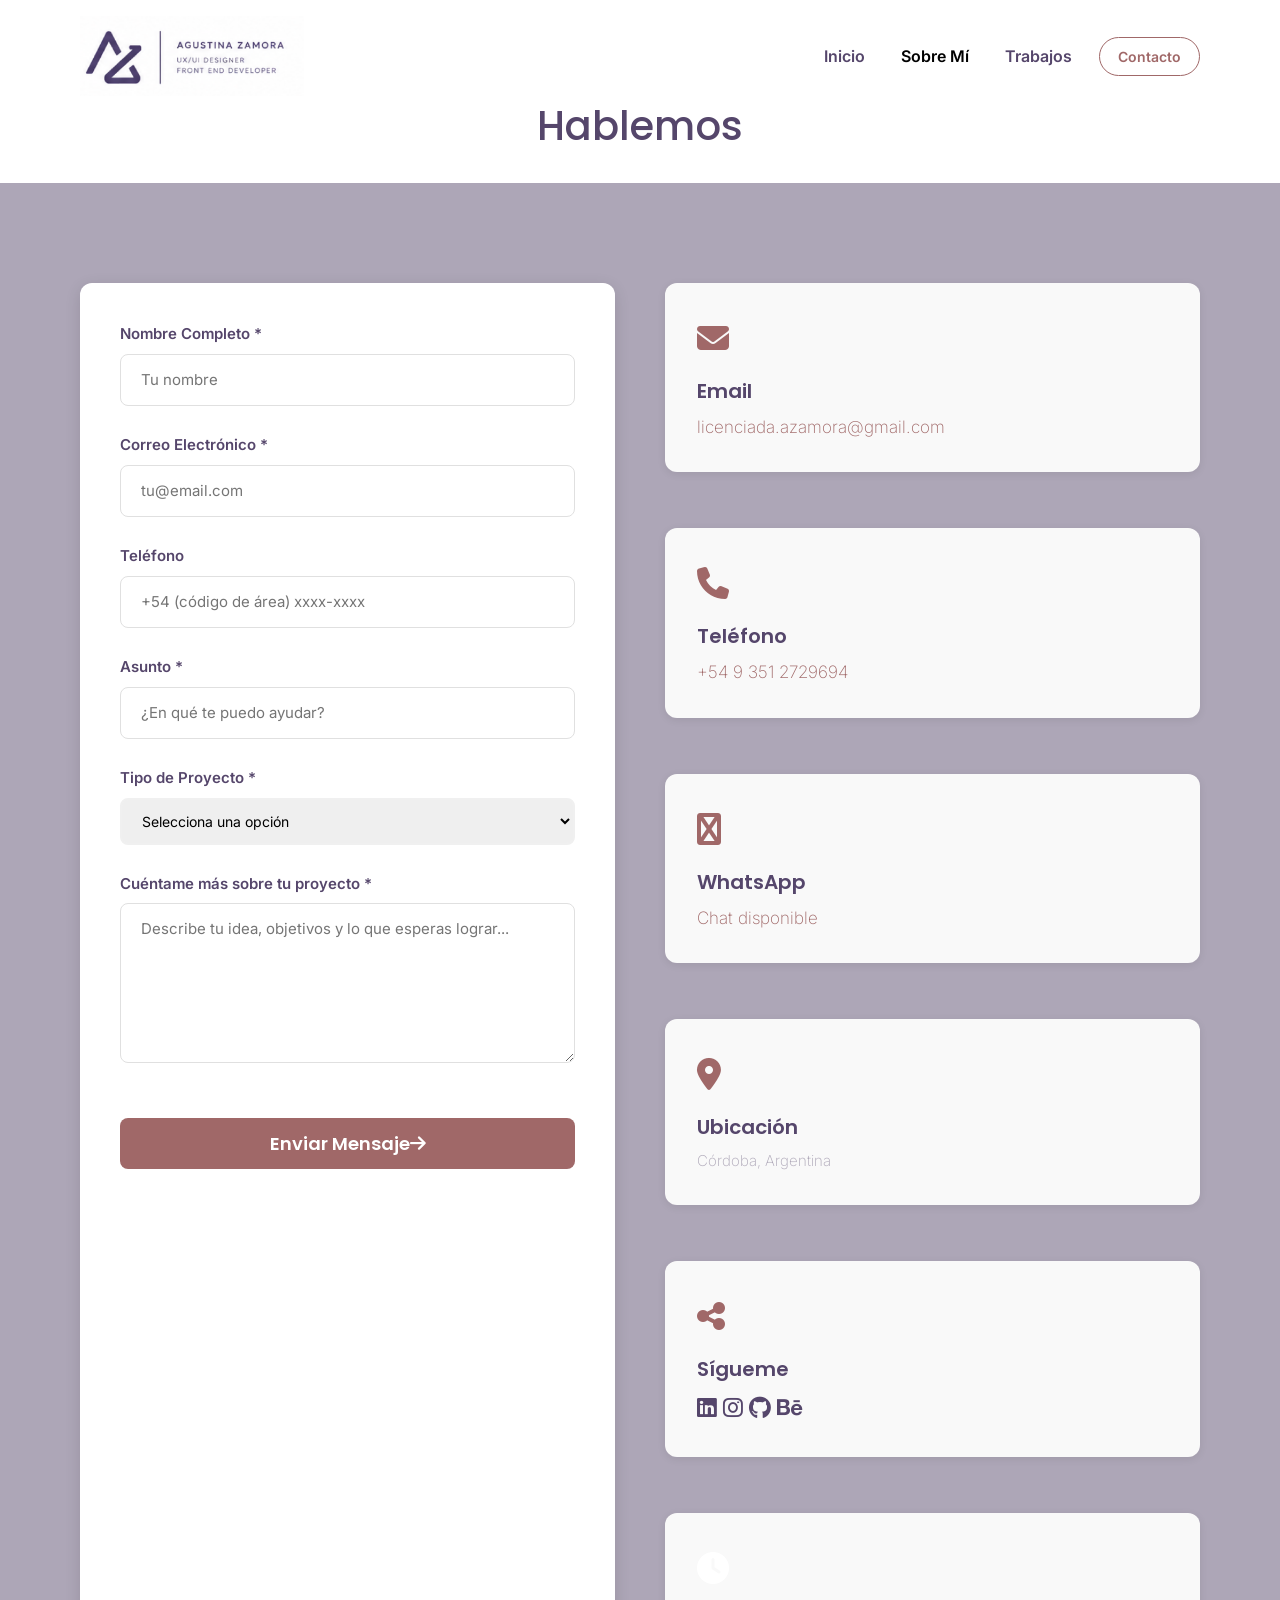
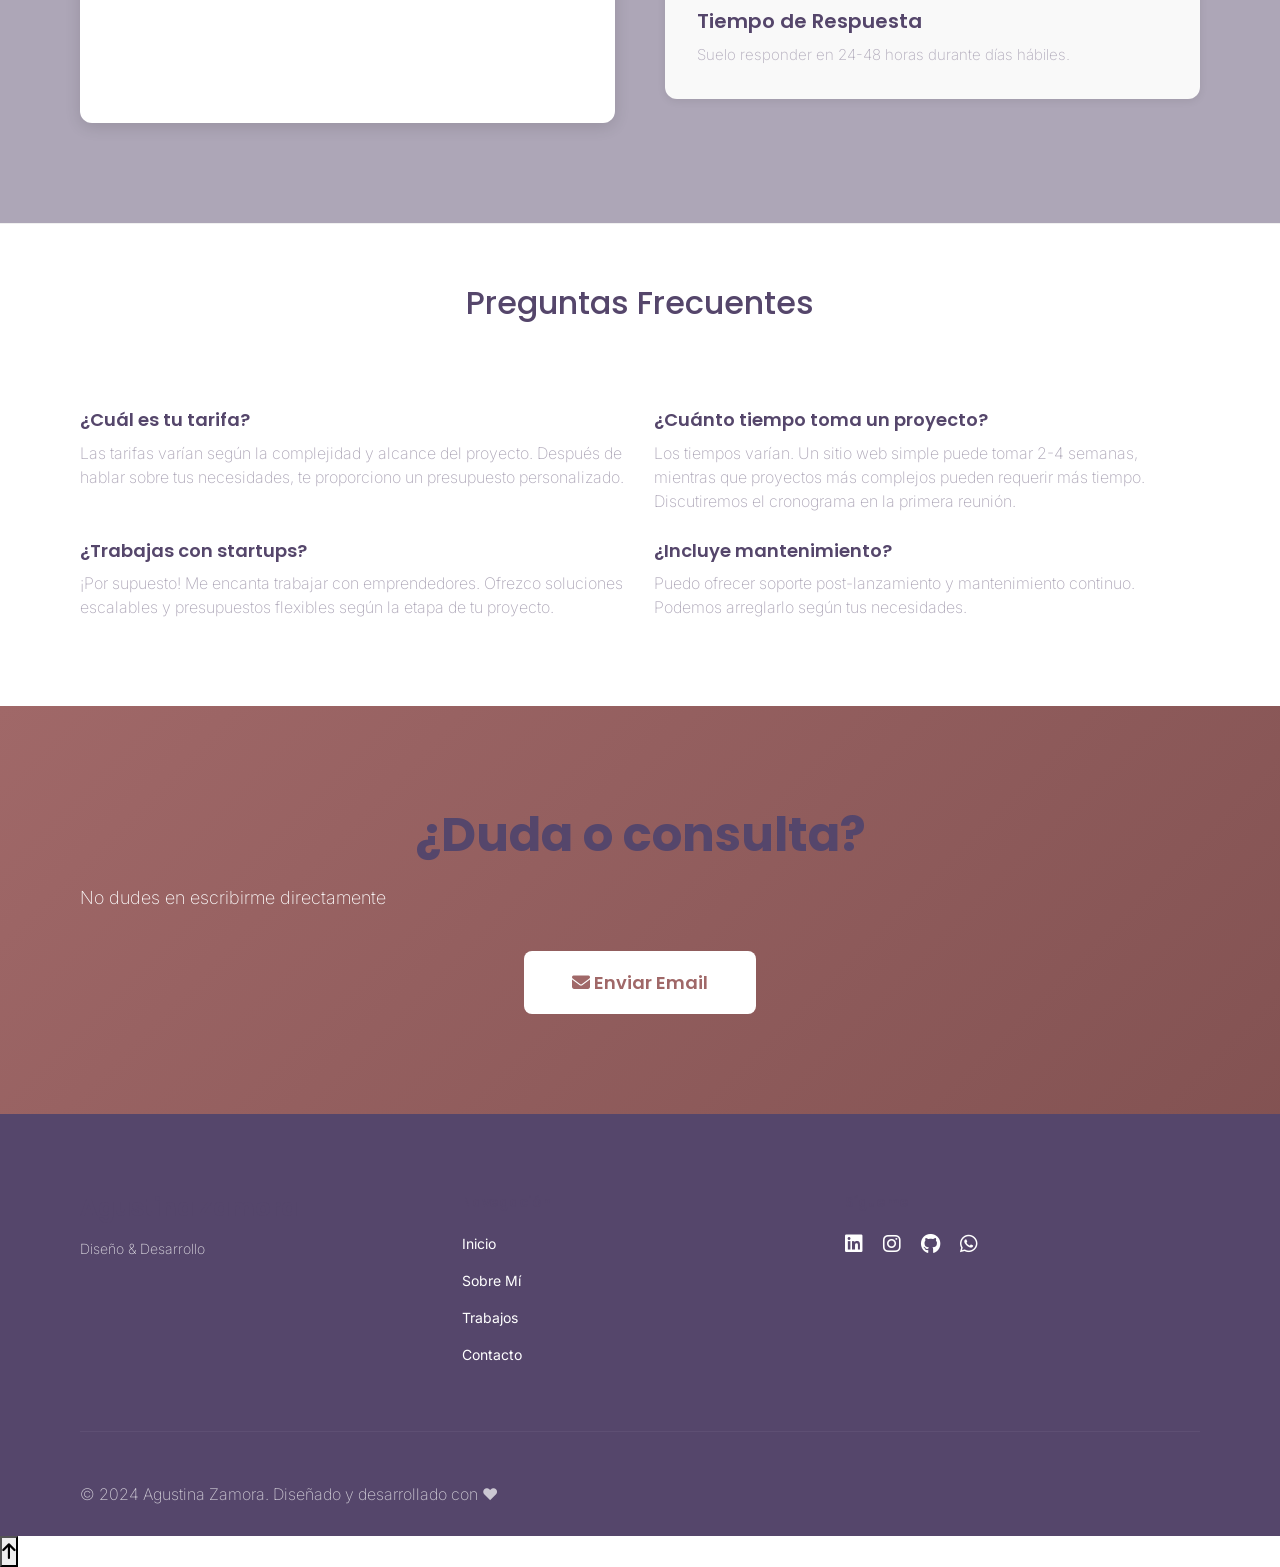
==== commit b60c322e: "actualización sobre-mi.html" ====
--- a/pages/contacto.html
+++ b/pages/contacto.html
@@ -29,22 +29,27 @@
 
 <body>
 	<!-- ==================== NAVEGACIÓN ==================== -->
-	<nav class="navbar navbar-expand-lg navbar-light sticky-top navbar-minimal">
+	<nav class="navbar navbar-expand-lg navbar-light sticky-top custom-navbar">
 		<div class="container-lg">
-			<a class="navbar-brand fw-bold" href="../index.html">
-				<span class="brand-name">AGUSTINA</span>
-				<span class="brand-subtitle">Diseño & Dev</span>
+			<!-- LOGO -->
+			<a class="navbar-brand" href="../index.html">
+				<img src="../assets/logo-header.png" alt="Logo Agustina Zamora" class="logo_navbar">
 			</a>
-			<button class="navbar-toggler" type="button" data-bs-toggle="collapse" data-bs-target="#navbarNav">
+
+			<!-- BOTÓN MOBILE -->
+			<button class="navbar-toggler custom_toggler" type="button" data-bs-toggle="collapse"
+				data-bs-target="#navbarNav">
 				<span class="navbar-toggler-icon"></span>
 			</button>
+
+			<!-- LINKS -->
 			<div class="collapse navbar-collapse" id="navbarNav">
 				<ul class="navbar-nav ms-auto align-items-center gap-3">
 					<li class="nav-item">
 						<a class="nav-link" href="../index.html#inicio">Inicio</a>
 					</li>
 					<li class="nav-item">
-						<a class="nav-link" href="../index.html#sobre-mi">Sobre Mí</a>
+						<a class="nav-link active" aria-current="page" href="sobre-mi.html">Sobre Mí</a>
 					</li>
 					<li class="nav-item">
 						<a class="nav-link" href="trabajos.html">Trabajos</a>
--- a/css/stylesass.css
+++ b/css/stylesass.css
@@ -68,6 +68,7 @@
 }
 .btn-primary-custom:hover {
   background-color: rgb(130.743902439, 82.256097561, 82.256097561);
+  color: white;
   transform: translateY(-2px);
   box-shadow: 0 8px 16px rgba(0, 0, 0, 0.15);
 }
@@ -258,164 +259,83 @@
   }
 }
 /* CONTIENE EL LOGO PRINCIPAL Y NAV BAR */
-/* LOGO PRINCIPAL */
-.logo_container {
-  display: flex;
-  align-items: center;
-  width: 4%;
-  height: 4%;
-  max-width: 100%;
-}
-.logo_container .logo_navbar {
-  margin-right: 10px;
-  width: auto;
-  height: auto;
-  max-width: 100%;
-  align-self: flex-start;
-}
-
-.logo_subtitle {
-  font-family: "Inter", sans-serif;
-  font-size: 1rem;
-  color: #55466B;
-  font-weight: bold;
-  margin: 0;
-  padding: 0;
-  display: inline-block;
-}
-
-/*Se utilizó bootstrap para agregar un menú desplegable para la barra 
-de navegacion en mobile*/
-/* NAV BAR */
-/* BOTÓN DE ÍCONO MENÚ (toggler) */
-.custom_toggler {
-  border: none;
-  outline: none;
-  box-shadow: none;
-  background-color: transparent;
-  display: flex;
-  align-items: center;
-  justify-content: flex-end;
-  width: 32px;
-  height: 32px;
-}
-.custom_toggler:focus, .custom_toggler:active, .custom_toggler:focus-visible {
-  outline: none;
-  box-shadow: none;
-  background-color: transparent;
-}
-
-/* MENÚ DE LINKS EN DESKTOP */
-.custom_collapse {
-  justify-content: flex-end;
-  /* MENÚ DE LINKS DESPLEGABLE EN MOBILE */
-}
-.custom_collapse.show {
-  z-index: 1050;
-  width: 100%;
-  background-color: white;
-  position: relative;
-  border: none;
-  box-shadow: none;
-  flex-direction: column;
-  align-content: center;
-  align-items: center;
-  justify-content: center;
-}
-.custom_collapse .nav_turnos {
-  background-color: #55466B;
-  font-family: "Inter", sans-serif;
-  width: 105px;
-  height: 36px;
-  padding: 8px 20px;
-  border-radius: 19px;
-  color: white;
-  text-decoration: none;
-  justify-self: center;
-  align-items: center;
-}
-
-.container_custom_navbar {
-  display: flex;
-  align-content: flex-end;
-  gap: 5px;
-}
-
+/* ================= NAVBAR ================= */
 .custom-navbar {
   margin-top: 10px;
   background-color: white;
   border-radius: 10px;
-  padding: 10px 0;
+  padding: 6px 0; /* 🔥 navbar compacto */
   position: relative;
   z-index: 2;
-  border-bottom: none;
-}
-.custom-navbar ul {
+}
+
+/* ================= LOGO ================= */
+.navbar-brand {
   display: flex;
-  justify-content: flex-end;
-  list-style-type: none;
+  align-items: center;
+  padding: 0;
   margin: 0;
-  padding: 0;
+  line-height: 1;
+}
+
+/* 🔥 CONTROL REAL DEL LOGO */
+.logo_navbar {
+  height: 80px; /* 🔥 cambiá este valor y ahora SÍ responde */
+  width: auto;
+  display: block;
+}
+
+/* ================= LINKS ================= */
+.navbar-nav {
   align-items: center;
-}
-.custom-navbar li {
-  margin-left: 10px;
-}
-.custom-navbar li a {
-  background-color: white;
+  gap: 10px;
+}
+.navbar-nav .nav-link {
   font-family: "Inter", sans-serif;
-  font-size: 18px;
-  font-weight: bold;
+  font-size: 16px;
+  font-weight: 600;
   color: #55466B;
   text-decoration: none;
-  border-radius: 19px;
+  border-radius: 20px;
+  padding: 8px 14px;
   display: flex;
   align-items: center;
   justify-content: center;
-}
-.custom-navbar li a:hover {
+  transition: all 0.3s ease;
+}
+.navbar-nav .nav-link:hover {
   background-color: #ADA6B7;
-  font-family: "Inter", sans-serif;
-  font-size: 16px;
-  border-radius: 19px;
-  font-weight: bold;
-  color: #213555;
-  text-decoration: none;
-  border-color: solid #ADA6B7;
-  padding: 8px 20px;
-}
-
-.nav_turnos {
+  color: rgb(60.5084745763, 49.8305084746, 76.1694915254);
+}
+
+/* ================= BOTÓN CONTACTO ================= */
+.btn-contact-nav {
+  border: 1px solid #55466B;
+  border-radius: 50px;
+  padding: 8px 18px !important;
+}
+.btn-contact-nav:hover {
   background-color: #55466B;
-  font-family: "Inter", sans-serif;
-  font-size: 16px;
-  border-radius: 19px;
-  font-weight: bold;
-  color: white;
-  text-decoration: none;
-  padding: 8px 20px;
-  border-color: #55466B;
-  align-items: center;
-  justify-content: center;
-}
-.nav_turnos:hover {
-  background-color: #ADA6B7;
-  font-family: "Inter", sans-serif;
-  font-size: 16px;
-  border-radius: 19px;
-  font-weight: bold;
-  color: #55466B;
-  text-decoration: none;
-  border-color: solid #55466B;
-}
-
-.menu_icon {
+  color: white !important;
+}
+
+/* ================= TOGGLER ================= */
+.custom_toggler {
   border: none;
-  width: 24px;
-  height: 24px;
-}
-.menu_icon:focus {
-  border: none;
+  background-color: transparent;
+  width: 32px;
+  height: 32px;
+}
+.custom_toggler:focus {
+  outline: none;
+  box-shadow: none;
+}
+
+/* ================= MOBILE ================= */
+.navbar-collapse.show {
+  background-color: white;
+  padding: 20px 0;
+  text-align: center;
 }
 
 .welcome-message {
@@ -793,6 +713,594 @@
   gap: 10px;
 }
 
+/* ================= CASE STUDY (WIPEOUT) ================= */
+.case-study {
+  padding: 110px 0 90px;
+  background-color: #ffffff;
+}
+
+.case-header {
+  display: flex;
+  flex-direction: column;
+  align-items: flex-start;
+  gap: 56px;
+  padding-bottom: 44px;
+}
+
+.case-title {
+  margin: 0;
+  font-family: "Poppins", sans-serif;
+  font-weight: 700;
+  font-size: clamp(48px, 6vw, 86px);
+  line-height: 0.95;
+  letter-spacing: -0.02em;
+  color: #55466B;
+}
+
+.case-header__meta {
+  width: 100%;
+}
+
+.case-meta {
+  display: grid;
+  grid-template-columns: repeat(3, minmax(0, 1fr));
+  gap: 26px clamp(28px, 7vw, 160px);
+}
+
+.case-meta__label {
+  margin: 0;
+  padding-bottom: 18px;
+  position: relative;
+  font-family: "Poppins", sans-serif;
+  font-size: 12px;
+  font-weight: 600;
+  text-transform: uppercase;
+  letter-spacing: 0.12em;
+  color: #ADA6B7;
+}
+.case-meta__label::after {
+  content: "";
+  position: absolute;
+  left: 0;
+  right: 0;
+  bottom: 0;
+  height: 1px;
+  background: rgba(0, 0, 0, 0.08);
+}
+
+.case-meta__list {
+  margin: 18px 0 0;
+  padding: 0;
+  list-style: none;
+  font-family: "Poppins", sans-serif;
+  font-size: 20px;
+  font-weight: 500;
+  line-height: 1.35;
+  color: #ADA6B7;
+}
+
+.case-cta {
+  position: relative;
+  isolation: isolate;
+  overflow: hidden;
+  display: inline-flex;
+  align-items: center;
+  justify-content: center;
+  gap: 10px;
+  font-family: "Poppins", sans-serif;
+  font-weight: 600;
+  text-decoration: none;
+  color: #ffffff;
+  background: #55466B;
+  border: 1px solid rgba(0, 0, 0, 0.06);
+  transition: box-shadow 0.25s ease, filter 0.25s ease;
+}
+.case-cta::before {
+  content: "";
+  position: absolute;
+  inset: 0;
+  background: #BC8A97;
+  transform: scaleY(0);
+  transform-origin: top;
+  transition: transform 0.45s cubic-bezier(0.2, 0.8, 0.2, 1);
+  z-index: -1;
+}
+.case-cta:hover {
+  box-shadow: 0 18px 50px rgba(85, 70, 107, 0.28);
+  filter: saturate(1.02);
+}
+.case-cta:hover::before {
+  transform: scaleY(1);
+}
+.case-cta:focus-visible {
+  outline: none;
+  box-shadow: 0 0 0 4px rgba(160, 104, 104, 0.25);
+}
+
+.case-cta--meta {
+  display: none;
+  border-radius: 999px;
+  padding: 12px 18px;
+  font-size: 14px;
+  box-shadow: 0 18px 50px rgba(85, 70, 107, 0.18);
+}
+
+.case-hero {
+  position: relative;
+  margin-top: 12px;
+}
+
+.case-hero__img {
+  width: 100%;
+  height: auto;
+  display: block;
+  border-radius: 44px;
+}
+
+.case-cta--floating {
+  position: absolute;
+  right: clamp(14px, 2.5vw, 44px);
+  top: 0;
+  transform: translateY(-50%);
+  width: clamp(132px, 14vw, 170px);
+  height: clamp(132px, 14vw, 170px);
+  border-radius: 50%;
+  padding: 18px;
+  text-align: center;
+  box-shadow: 0 26px 70px rgba(0, 0, 0, 0.16);
+  flex-wrap: wrap;
+  line-height: 1.2;
+  font-size: 15px;
+}
+
+/* ================= WIPEOUT CTA POSITION ================= */
+.wipeout-case .case-header__meta {
+  display: grid;
+  grid-template-columns: 1fr auto;
+  align-items: center;
+  gap: clamp(18px, 4vw, 48px);
+}
+
+.wipeout-case .case-cta--floating {
+  position: static;
+  transform: none;
+  align-self: center;
+  width: clamp(132px, 14vw, 170px);
+  height: clamp(132px, 14vw, 170px);
+}
+
+.case-intro {
+  padding: 54px 0 10px;
+}
+
+.case-intro__title {
+  margin: 0 0 14px;
+  font-family: "Poppins", sans-serif;
+  font-weight: 700;
+  font-size: clamp(22px, 3vw, 32px);
+  letter-spacing: -0.01em;
+  color: #55466B;
+}
+
+.case-intro__text {
+  margin: 0;
+  max-width: 120ch;
+  font-family: "Inter", sans-serif;
+  font-size: 18px;
+  line-height: 1.8;
+  color: #444;
+}
+
+.case-gallery {
+  padding: 48px 0 10px;
+}
+
+.case-gallery__grid {
+  display: grid;
+  grid-template-columns: repeat(12, 1fr);
+  gap: 24px;
+}
+
+.case-shot {
+  margin: 0;
+  grid-column: span 6;
+  border-radius: 32px;
+  overflow: hidden;
+  background: #f7f6f8;
+}
+
+.case-shot--full {
+  grid-column: 1/-1;
+}
+
+.case-shot__img {
+  width: 100%;
+  height: auto;
+  display: block;
+}
+
+/* ================= USER FLOWS ================= */
+.user-section {
+  grid-column: 1/-1;
+  display: flex;
+  flex-direction: column;
+  gap: 56px;
+  padding-top: 28px;
+}
+
+.user-block {
+  display: flex;
+  flex-direction: column;
+  gap: 26px;
+}
+
+/* ================= TITLE ================= */
+.user-title {
+  margin: 0;
+  display: flex;
+  align-items: center;
+  justify-content: center;
+  gap: 22px;
+  font-family: "Poppins", sans-serif;
+  font-weight: 600;
+  font-size: 18px;
+  text-transform: uppercase;
+  letter-spacing: 0.22em;
+  color: #0f0f0f;
+}
+.user-title::before, .user-title::after {
+  content: "";
+  height: 1px;
+  flex: 1;
+  background: rgba(0, 0, 0, 0.1);
+}
+
+/* ================= LAYOUT ================= */
+.user-content {
+  display: flex;
+  align-items: flex-start;
+  justify-content: flex-start;
+  gap: clamp(22px, 4vw, 56px);
+  width: 100%;
+  flex-wrap: wrap;
+}
+
+.user-content--reverse {
+  flex-direction: row-reverse;
+}
+
+/* ================= IMAGE ================= */
+.user-figure {
+  margin: 0;
+  flex: 1;
+  display: flex;
+  justify-content: center;
+  min-width: 0;
+  flex-basis: 480px;
+}
+
+.user-img {
+  width: 100%;
+  max-width: 500px;
+  height: auto;
+  display: block;
+  border-radius: 5px;
+  background: #fff;
+}
+
+/* ================= TEXT GROUP (🔥 NUEVO) ================= */
+.user-text-group {
+  display: flex;
+  flex-direction: column;
+  gap: 20px;
+  flex: 1;
+  min-width: 0;
+}
+
+/* ================= TEXT CARD ================= */
+.user-text {
+  max-width: 100ch;
+  width: 100%;
+  font-family: "Inter", sans-serif;
+  font-size: 16px;
+  line-height: 1.9;
+  color: black !important;
+  min-width: 0;
+  text-rendering: geometricPrecision;
+  -webkit-font-smoothing: antialiased;
+  padding: 18px 20px;
+  border-radius: 20px;
+  background: #E5E3E7;
+  border: 1px solid rgba(0, 0, 0, 0.06);
+}
+.user-text p {
+  margin: 0 0 14px;
+  color: #0f0f0f;
+}
+.user-text p:last-child {
+  margin-bottom: 0;
+}
+
+.case-footer-nav {
+  margin-top: 64px;
+  display: grid;
+  grid-template-columns: 1fr 1fr;
+  gap: 18px;
+}
+
+.case-footer-nav__back,
+.case-footer-nav__next {
+  text-decoration: none;
+  border: 1px solid rgba(85, 70, 107, 0.2);
+  border-radius: 22px;
+  padding: 18px 20px;
+  display: flex;
+  flex-direction: column;
+  gap: 6px;
+  background: #ffffff;
+  transition: transform 0.2s ease, border-color 0.2s ease;
+}
+.case-footer-nav__back:hover,
+.case-footer-nav__next:hover {
+  transform: translateY(-2px);
+  border-color: rgba(85, 70, 107, 0.45);
+}
+
+.case-footer-nav__label {
+  font-family: "Poppins", sans-serif;
+  font-size: 12px;
+  font-weight: 600;
+  text-transform: uppercase;
+  letter-spacing: 0.12em;
+  color: #7a7a7a;
+}
+
+.case-footer-nav__title {
+  font-family: "Poppins", sans-serif;
+  font-size: 18px;
+  font-weight: 700;
+  color: #0f0f0f;
+}
+
+/* ================= SECTION ================= */
+.wipeout,
+.proyecto-detalle {
+  padding: 100px 0;
+  background-color: #ffffff;
+}
+
+/* Evita superposición (imagen vs texto) */
+.wipeout .row,
+.proyecto-detalle .row {
+  display: flex;
+  align-items: center;
+  justify-content: flex-start;
+  gap: 60px;
+}
+
+/* Mantiene 2 columnas en desktop */
+@media (min-width: 992px) {
+  .wipeout .row,
+  .proyecto-detalle .row {
+    flex-wrap: nowrap;
+  }
+}
+/* ================= IMAGEN ================= */
+.wipeout_img_container,
+.proyecto-img-container {
+  flex: 1;
+  display: flex;
+  justify-content: center;
+}
+
+.wipeout_img,
+.proyecto-img {
+  width: 100%;
+  max-width: 450px;
+  height: auto;
+  border-radius: 50px;
+  object-fit: cover;
+  box-shadow: 0 20px 40px rgba(0, 0, 0, 0.12);
+}
+
+/* ================= CONTENIDO ================= */
+.wipeout_content,
+.proyecto-content {
+  flex: 1;
+  max-width: 500px;
+  display: flex;
+  flex-direction: column;
+  gap: 16px;
+}
+
+.wipeout_title,
+.proyecto-title {
+  font-size: 38px;
+  font-weight: 700;
+  color: #55466B !important;
+}
+
+.wipeout_text,
+.proyecto-text {
+  font-size: 16px;
+  line-height: 1.7;
+  color: #555 !important;
+}
+
+/* ================= BOTÓN ================= */
+.btn_wipeout,
+.btn-proyecto {
+  margin-top: 10px;
+  align-self: flex-start;
+  background-color: #55466B;
+  color: white;
+  padding: 12px 26px;
+  border-radius: 30px;
+  text-decoration: none;
+  font-weight: 600;
+  transition: all 0.3s ease;
+}
+.btn_wipeout:hover,
+.btn-proyecto:hover {
+  background-color: rgb(60.5084745763, 49.8305084746, 76.1694915254);
+  transform: translateY(-2px);
+}
+
+/* ================= RESPONSIVE ================= */
+@media (max-width: 992px) {
+  .case-header {
+    flex-direction: column;
+    align-items: flex-start;
+    gap: 24px;
+  }
+  .case-header__meta {
+    width: 100%;
+    display: grid;
+    grid-template-columns: 1fr auto;
+    align-items: end;
+    gap: 16px;
+  }
+  .case-meta {
+    grid-template-columns: 1fr;
+    gap: 16px;
+  }
+  .case-cta--meta {
+    display: inline-flex;
+    white-space: nowrap;
+    align-self: end;
+  }
+  .case-hero__img {
+    border-radius: 28px;
+  }
+  .case-intro__text {
+    font-size: 16px;
+  }
+  .case-gallery__grid {
+    grid-template-columns: 1fr;
+  }
+  .case-shot,
+  .case-shot--full {
+    grid-column: 1/-1;
+    border-radius: 24px;
+  }
+  .case-footer-nav {
+    grid-template-columns: 1fr;
+  }
+  .user-section {
+    gap: 44px;
+  }
+  .user-title {
+    font-size: 16px;
+    letter-spacing: 0.18em;
+  }
+  .user-content,
+  .user-content--reverse {
+    flex-direction: column;
+    text-align: left;
+  }
+  .user-img {
+    max-width: 560px;
+    border-radius: 22px;
+  }
+  .case-cta--floating {
+    display: none;
+  }
+  .wipeout .row,
+  .proyecto-detalle .row {
+    flex-direction: column;
+    gap: 30px;
+  }
+  .wipeout_img,
+  .proyecto-img {
+    max-width: 320px;
+  }
+  .wipeout_content,
+  .proyecto-content {
+    text-align: center;
+    align-items: center;
+  }
+  .btn_wipeout,
+  .btn-proyecto {
+    align-self: center;
+  }
+}
+/* ================= DECISIONES DE DISEÑO ================= */
+.case-decisions {
+  margin-top: 30px;
+  max-width: 900px;
+  margin-left: 50px;
+  margin-right: auto;
+  padding: 0 24px;
+  margin-bottom: 50px;
+}
+.case-decisions h2 {
+  margin-bottom: 16px;
+}
+.case-decisions p {
+  max-width: 600px;
+  margin-bottom: 32px;
+  color: #555;
+  line-height: 1.6;
+}
+
+/* ================= LISTA ================= */
+.decisions-list {
+  list-style: none;
+  padding: 0;
+  margin: 0;
+  display: flex;
+  flex-direction: column;
+  gap: 24px;
+}
+
+/* ================= ITEM ================= */
+.decision-item {
+  display: flex;
+  align-items: center;
+  gap: 16px;
+  padding: 8px 4px;
+  font-size: 16px;
+  line-height: 1.5;
+  color: #2b2b2b;
+  transition: transform 0.2s ease, opacity 0.2s ease;
+  /* ✨ micro interacción sutil */
+}
+.decision-item:hover {
+  transform: translateX(4px);
+}
+
+/* ================= ICONO ================= */
+.decision-icon {
+  min-width: 44px;
+  height: 44px;
+  display: flex;
+  align-items: center;
+  justify-content: center;
+  border-radius: 14px;
+  background-color: white;
+  color: #55466B;
+  transition: background-color 0.2s ease, transform 0.2s ease;
+}
+.decision-icon svg {
+  width: 20px;
+  height: 20px;
+  stroke: currentColor;
+}
+
+/* ================= RESPONSIVE ================= */
+@media (max-width: 768px) {
+  .case-decisions {
+    padding: 0 16px;
+  }
+  .decision-item {
+    align-items: flex-start;
+    gap: 12px;
+  }
+  .decision-icon {
+    min-width: 40px;
+    height: 40px;
+  }
+}
 .split-screen-section {
   position: relative;
   width: 100%;
@@ -1463,7 +1971,7 @@
 }
 @media (min-width: 320px) and (max-width: 480px) {
   .hero-section {
-    height: 90vh;
+    height: 70%;
     min-height: 500px;
   }
 }
@@ -1485,16 +1993,20 @@
   width: 100%;
   height: 100%;
   object-fit: cover;
+  background: #0b0b0b;
 }
 .hero-section .hero-video-wrapper .hero-video {
   width: 100%;
   height: 100%;
   object-fit: cover;
+  filter: saturate(1.05) contrast(1.05);
 }
 .hero-section .hero-video-wrapper .hero-overlay {
   position: absolute;
   inset: 0;
-  background: rgba(0, 0, 0, 0.4);
+  background: linear-gradient(90deg, rgba(0, 0, 0, 0.42) 0%, rgba(0, 0, 0, 0.1) 22%, rgba(0, 0, 0, 0.1) 78%, rgba(0, 0, 0, 0.42) 100%), linear-gradient(180deg, rgba(0, 0, 0, 0.08) 0%, rgba(0, 0, 0, 0.58) 52%, rgba(0, 0, 0, 0.1) 100%), radial-gradient(ellipse at 50% 50%, rgba(0, 0, 0, 0.1) 0%, rgba(0, 0, 0, 0.55) 70%, rgba(0, 0, 0, 0.65) 100%);
+  mix-blend-mode: multiply;
+  opacity: 0.92;
 }
 .hero-section .hero-content {
   position: relative;
@@ -1507,6 +2019,9 @@
   text-align: center;
   color: white;
   padding: 20px;
+  justify-content: center;
+  transform: translateY(-2%);
+  text-shadow: 0 14px 40px rgba(0, 0, 0, 0.45);
 }
 @media (min-width: 320px) and (max-width: 480px) {
   .hero-section .hero-content {
@@ -1701,11 +2216,15 @@
 }
 .about-section .about-image {
   margin-bottom: 30px;
+  text-align: center;
 }
 @media (min-width: 576px) and (max-width: 991px) {
   .about-section .about-image {
     margin-bottom: 0;
   }
+}
+.about-section .about-image .btn-primary-custom {
+  margin-top: 20px;
 }
 .about-section .about-image img {
   width: 100%;
@@ -2091,138 +2610,6 @@
   transform: translateX(4px);
 }
 
-.page-header {
-  padding: 60px 20px;
-  background: linear-gradient(135deg, #f5f5f5, #fafafa);
-  text-align: center;
-}
-@media (min-width: 576px) and (max-width: 991px) {
-  .page-header {
-    padding: 80px 40px;
-  }
-}
-@media (min-width: 992px) {
-  .page-header {
-    padding: 100px 0;
-  }
-}
-.page-header .page-title {
-  font-family: "Poppins", sans-serif;
-  font-size: 40px;
-  font-weight: 700;
-  line-height: 1.3;
-  color: #55466B;
-  margin-bottom: 15px;
-}
-@media (min-width: 320px) and (max-width: 480px) {
-  .page-header .page-title {
-    font-size: 28px;
-  }
-}
-@media (min-width: 576px) and (max-width: 991px) {
-  .page-header .page-title {
-    font-size: 40px;
-  }
-}
-@media (min-width: 992px) {
-  .page-header .page-title {
-    font-size: 52px;
-  }
-}
-.page-header .page-subtitle {
-  font-family: "Inter", sans-serif;
-  font-size: 18px;
-  font-weight: 300;
-  line-height: 1.6;
-  color: #55466B;
-  color: #ADA6B7;
-  max-width: 600px;
-  margin: 0 auto;
-}
-@media (min-width: 320px) and (max-width: 480px) {
-  .page-header .page-subtitle {
-    font-size: 13px;
-  }
-}
-@media (min-width: 576px) and (max-width: 991px) {
-  .page-header .page-subtitle {
-    font-size: 15px;
-  }
-}
-@media (min-width: 992px) {
-  .page-header .page-subtitle {
-    font-size: 18px;
-  }
-}
-
-.portfolio-filters-section {
-  padding: 30px 0;
-  border-bottom: 1px solid #f0f0f0;
-}
-@media (min-width: 576px) and (max-width: 991px) {
-  .portfolio-filters-section {
-    padding: 40px 0;
-  }
-}
-@media (min-width: 992px) {
-  .portfolio-filters-section {
-    padding: 50px 0;
-  }
-}
-.portfolio-filters-section .filters-wrapper {
-  display: flex;
-  gap: 12px;
-  justify-content: center;
-  flex-wrap: wrap;
-}
-@media (min-width: 320px) and (max-width: 480px) {
-  .portfolio-filters-section .filters-wrapper {
-    gap: 10px;
-  }
-}
-@media (min-width: 576px) and (max-width: 991px) {
-  .portfolio-filters-section .filters-wrapper {
-    gap: 15px;
-  }
-}
-@media (min-width: 992px) {
-  .portfolio-filters-section .filters-wrapper {
-    gap: 20px;
-  }
-}
-.portfolio-filters-section .filters-wrapper .filter-btn {
-  padding: 8px 16px;
-  border: 2px solid #e0e0e0;
-  background: white;
-  border-radius: 20px;
-  font-size: 12px;
-  font-weight: 600;
-  cursor: pointer;
-  transition: all 0.3s ease;
-  color: #55466B;
-}
-@media (min-width: 576px) and (max-width: 991px) {
-  .portfolio-filters-section .filters-wrapper .filter-btn {
-    padding: 10px 20px;
-    font-size: 13px;
-  }
-}
-@media (min-width: 992px) {
-  .portfolio-filters-section .filters-wrapper .filter-btn {
-    padding: 12px 24px;
-    font-size: 14px;
-  }
-  .portfolio-filters-section .filters-wrapper .filter-btn:hover {
-    border-color: #A06868;
-    color: #A06868;
-  }
-}
-.portfolio-filters-section .filters-wrapper .filter-btn.active {
-  background: #A06868;
-  border-color: #A06868;
-  color: white;
-}
-
 .portfolio-section {
   padding: 60px 20px;
 }
@@ -2243,191 +2630,54 @@
 }
 @media (min-width: 576px) and (max-width: 991px) {
   .portfolio-section .portfolio-grid {
-    grid-template-columns: 1fr;
-    gap: 35px;
-  }
-}
-@media (min-width: 1200px) {
+    grid-template-columns: repeat(2, 1fr);
+  }
+}
+@media (min-width: 992px) {
   .portfolio-section .portfolio-grid {
     grid-template-columns: repeat(2, 1fr);
     gap: 40px;
   }
-}
-.portfolio-section .portfolio-item {
-  animation: fadeIn 0.6s ease;
 }
 .portfolio-section .portfolio-card {
   background: white;
   border-radius: 12px;
   overflow: hidden;
   box-shadow: 0 2px 8px rgba(0, 0, 0, 0.08);
-  transition: all 0.4s ease;
-}
-@media (min-width: 992px) {
-  .portfolio-section .portfolio-card:hover {
-    box-shadow: 0 8px 24px rgba(0, 0, 0, 0.16);
-  }
-  .portfolio-section .portfolio-card:hover .portfolio-overlay {
-    opacity: 1;
-  }
-  .portfolio-section .portfolio-card:hover .portfolio-image img {
-    transform: scale(1.08);
-  }
+  transition: all 0.3s ease;
+}
+.portfolio-section .portfolio-card:hover {
+  box-shadow: 0 8px 24px rgba(0, 0, 0, 0.16);
 }
 .portfolio-section .portfolio-card .portfolio-image {
   position: relative;
   overflow: hidden;
-  height: 280px;
-}
-@media (min-width: 320px) and (max-width: 480px) {
-  .portfolio-section .portfolio-card .portfolio-image {
-    height: 220px;
-  }
-}
-@media (min-width: 576px) and (max-width: 991px) {
-  .portfolio-section .portfolio-card .portfolio-image {
-    height: 320px;
-  }
-}
-@media (min-width: 992px) {
-  .portfolio-section .portfolio-card .portfolio-image {
-    height: 360px;
-  }
+  height: 300px;
 }
 .portfolio-section .portfolio-card .portfolio-image img {
   width: 100%;
   height: 100%;
   object-fit: cover;
-  transition: transform 0.6s ease;
-}
-.portfolio-section .portfolio-card .portfolio-image .portfolio-overlay {
-  position: absolute;
-  inset: 0;
-  background: rgba(0, 0, 0, 0.65);
-  display: flex;
-  align-items: center;
-  justify-content: center;
-  flex-direction: column;
-  opacity: 0;
-  transition: opacity 0.4s ease;
-  gap: 20px;
-}
-@media (max-width: 575px) {
-  .portfolio-section .portfolio-card .portfolio-image .portfolio-overlay {
-    opacity: 0.7;
-  }
-}
-.portfolio-section .portfolio-card .portfolio-image .portfolio-overlay .project-category {
-  display: inline-block;
-  background: #A06868;
-  color: white;
-  padding: 6px 14px;
-  border-radius: 20px;
-  font-size: 11px;
-  font-weight: 600;
-}
-@media (min-width: 576px) and (max-width: 991px) {
-  .portfolio-section .portfolio-card .portfolio-image .portfolio-overlay .project-category {
-    padding: 8px 16px;
-    font-size: 12px;
-  }
-}
-@media (min-width: 992px) {
-  .portfolio-section .portfolio-card .portfolio-image .portfolio-overlay .project-category {
-    padding: 10px 18px;
-    font-size: 13px;
-  }
-}
-.portfolio-section .portfolio-card .portfolio-image .portfolio-overlay .view-project-btn {
-  display: inline-flex;
-  align-items: center;
-  gap: 8px;
-  color: white;
-  background: transparent;
-  border: 2px solid white;
-  padding: 8px 16px;
-  border-radius: 6px;
-  font-size: 12px;
-  font-weight: 600;
-  cursor: pointer;
-  transition: all 0.3s ease;
-}
-@media (min-width: 576px) and (max-width: 991px) {
-  .portfolio-section .portfolio-card .portfolio-image .portfolio-overlay .view-project-btn {
-    font-size: 13px;
-    padding: 10px 18px;
-  }
-}
-@media (min-width: 992px) {
-  .portfolio-section .portfolio-card .portfolio-image .portfolio-overlay .view-project-btn {
-    font-size: 14px;
-    padding: 10px 20px;
-  }
-  .portfolio-section .portfolio-card .portfolio-image .portfolio-overlay .view-project-btn:hover {
-    background: white;
-    color: #A06868;
-  }
-}
-.portfolio-section .portfolio-card .portfolio-image .portfolio-overlay .view-project-btn i {
-  font-size: 12px;
-  transition: transform 0.3s ease;
-}
-.portfolio-section .portfolio-card .portfolio-image .portfolio-overlay .view-project-btn:hover i {
-  transform: translateX(4px);
+  filter: grayscale(100%);
+  transition: filter 0.4s ease;
+}
+.portfolio-section .portfolio-card .portfolio-image:hover img {
+  filter: grayscale(0%);
 }
 .portfolio-section .portfolio-card .portfolio-info {
-  padding: 20px;
-}
-@media (min-width: 576px) and (max-width: 991px) {
-  .portfolio-section .portfolio-card .portfolio-info {
-    padding: 24px;
-  }
-}
-@media (min-width: 992px) {
-  .portfolio-section .portfolio-card .portfolio-info {
-    padding: 28px;
-  }
+  position: relative;
+  padding: 20px 50px 20px 20px;
 }
 .portfolio-section .portfolio-card .portfolio-info h3 {
-  font-size: 16px;
+  font-size: 18px;
   font-weight: 600;
   margin-bottom: 10px;
 }
-@media (min-width: 320px) and (max-width: 480px) {
-  .portfolio-section .portfolio-card .portfolio-info h3 {
-    font-size: 14px;
-  }
-}
-@media (min-width: 576px) and (max-width: 991px) {
-  .portfolio-section .portfolio-card .portfolio-info h3 {
-    font-size: 18px;
-  }
-}
-@media (min-width: 992px) {
-  .portfolio-section .portfolio-card .portfolio-info h3 {
-    font-size: 20px;
-  }
-}
 .portfolio-section .portfolio-card .portfolio-info p {
-  font-size: 12px;
+  font-size: 14px;
   color: #ADA6B7;
   margin-bottom: 15px;
   line-height: 1.6;
-}
-@media (min-width: 320px) and (max-width: 480px) {
-  .portfolio-section .portfolio-card .portfolio-info p {
-    font-size: 11px;
-  }
-}
-@media (min-width: 576px) and (max-width: 991px) {
-  .portfolio-section .portfolio-card .portfolio-info p {
-    font-size: 13px;
-  }
-}
-@media (min-width: 992px) {
-  .portfolio-section .portfolio-card .portfolio-info p {
-    font-size: 14px;
-  }
 }
 .portfolio-section .portfolio-card .portfolio-info .project-tags {
   display: flex;
@@ -2435,25 +2685,46 @@
   flex-wrap: wrap;
 }
 .portfolio-section .portfolio-card .portfolio-info .project-tags .tag {
-  display: inline-block;
   background: #f0f0f0;
   color: #55466B;
-  padding: 4px 10px;
-  border-radius: 4px;
-  font-size: 10px;
+  padding: 5px 12px;
+  border-radius: 6px;
+  font-size: 11px;
   font-weight: 600;
 }
-@media (min-width: 576px) and (max-width: 991px) {
-  .portfolio-section .portfolio-card .portfolio-info .project-tags .tag {
-    padding: 6px 12px;
-    font-size: 11px;
-  }
-}
-@media (min-width: 992px) {
-  .portfolio-section .portfolio-card .portfolio-info .project-tags .tag {
-    padding: 6px 14px;
-    font-size: 12px;
-  }
+.portfolio-section .portfolio-card .portfolio-info .portfolio-arrow {
+  position: absolute;
+  right: 18px;
+  bottom: 20px;
+  font-size: 22px;
+  color: #ADA6B7;
+  text-decoration: none;
+  transition: transform 0.2s ease, color 0.2s ease;
+}
+.portfolio-section .portfolio-card .portfolio-info .portfolio-card:hover .portfolio-arrow {
+  transform: translateX(4px);
+  color: #BC8A97;
+}
+
+.portfolio-filters-section .filter-btn {
+  padding: 10px 18px;
+  border: 2px solid #e0e0e0;
+  background: white;
+  border-radius: 20px;
+  font-size: 13px;
+  font-weight: 600;
+  cursor: pointer;
+  transition: all 0.3s ease;
+  color: #ADA6B7;
+}
+.portfolio-filters-section .filter-btn:hover {
+  color: #BC8A97;
+  border-color: #BC8A97;
+}
+.portfolio-filters-section .filter-btn.active {
+  background: #BC8A97;
+  border-color: #BC8A97;
+  color: white;
 }
 
 .contact-section {
@@ -3009,6 +3280,405 @@
     opacity: 0.5;
   }
 }
+.hero-section .hero-video-wrapper .hero-overlay {
+  background: linear-gradient(180deg, rgba(255, 255, 255, 0.92) 0%, rgba(255, 255, 255, 0.55) 14%, rgba(255, 255, 255, 0.12) 34%, rgba(255, 255, 255, 0.12) 66%, rgba(255, 255, 255, 0.55) 86%, rgba(255, 255, 255, 0.92) 100%), linear-gradient(180deg, rgba(0, 0, 0, 0) 0%, rgba(0, 0, 0, 0.18) 40%, rgba(0, 0, 0, 0.52) 60%, rgba(0, 0, 0, 0.18) 78%, rgba(0, 0, 0, 0) 100%), linear-gradient(90deg, rgba(0, 0, 0, 0.1) 0%, rgba(0, 0, 0, 0) 22%, rgba(0, 0, 0, 0) 78%, rgba(0, 0, 0, 0.1) 100%);
+  mix-blend-mode: normal;
+  opacity: 1;
+}
+.hero-section .hero-video-wrapper .hero-video {
+  filter: saturate(1.02) contrast(1.02);
+}
+.hero-section .hero-content {
+  transform: translateY(clamp(72px, 14vh, 220px));
+}
+.hero-section .hero-cta .btn {
+  border-radius: 999px;
+}
+.hero-section .hero-cta .btn-primary-custom,
+.hero-section .hero-cta .btn-outline-custom {
+  background-color: #BC8A97 !important;
+  border-color: #BC8A97 !important;
+  color: #ffffff !important;
+}
+.hero-section .hero-cta .btn-primary-custom:hover,
+.hero-section .hero-cta .btn-outline-custom:hover {
+  filter: brightness(0.95);
+  transform: translateY(-2px);
+}
+
+@media (max-width: 480px) {
+  .hero-section .hero-content {
+    transform: translateY(54px);
+  }
+}
+
+/* ==================== SOBRE MI (PAGE) ==================== */
+.about-page {
+  background: #fafafa;
+  color: #55466B;
+}
+.about-hero {
+  position: relative;
+  padding: clamp(56px, 9vh, 110px) 0;
+  overflow: hidden;
+  background: radial-gradient(900px 380px at 15% 25%, rgba(85, 70, 107, 0.12), transparent 70%), radial-gradient(760px 380px at 85% 30%, rgba(160, 104, 104, 0.14), transparent 72%), linear-gradient(180deg, #ffffff 0%, #fafafa 100%);
+}
+.about-hero .about-hero__grid {
+  display: grid;
+  grid-template-columns: 1.05fr 0.95fr;
+  gap: clamp(28px, 4vw, 56px);
+  align-items: center;
+}
+@media (max-width: 991px) {
+  .about-hero .about-hero__grid {
+    grid-template-columns: 1fr;
+  }
+}
+.about-hero .about-hero__eyebrow {
+  display: inline-flex;
+  align-items: center;
+  gap: 10px;
+  padding: 10px 14px;
+  border-radius: 999px;
+  border: 1px solid rgba(173, 166, 183, 0.35);
+  background: rgba(255, 255, 255, 0.7);
+  backdrop-filter: blur(8px);
+  font-family: "Inter", sans-serif;
+  font-size: 13px;
+  color: #55466B;
+}
+.about-hero .about-hero__eyebrow i {
+  color: #A06868;
+}
+.about-hero .about-hero__title {
+  margin-top: 18px;
+  font-family: "Poppins", sans-serif;
+  font-weight: 700;
+  letter-spacing: -0.02em;
+  line-height: 1.05;
+  font-size: clamp(34px, 4vw, 54px);
+}
+.about-hero .about-hero__lead {
+  margin-top: 18px;
+  font-family: "Inter", sans-serif;
+  font-size: 16px;
+  line-height: 1.8;
+  color: rgba(85, 70, 107, 0.9);
+  max-width: 62ch;
+}
+@media (min-width: 992px) {
+  .about-hero .about-hero__lead {
+    font-size: 18px;
+  }
+}
+.about-hero .about-hero__actions {
+  margin-top: 26px;
+  display: flex;
+  flex-wrap: wrap;
+  gap: 12px;
+}
+.about-hero .about-hero__actions .btn {
+  border-radius: 999px;
+}
+.about-hero .about-hero__chips {
+  margin-top: 18px;
+  display: flex;
+  flex-wrap: wrap;
+  gap: 10px;
+}
+.about-hero .about-chip {
+  display: inline-flex;
+  align-items: center;
+  gap: 10px;
+  padding: 10px 12px;
+  border-radius: 999px;
+  border: 1px solid rgba(173, 166, 183, 0.35);
+  background: rgba(255, 255, 255, 0.75);
+  backdrop-filter: blur(8px);
+  font-family: "Inter", sans-serif;
+  font-size: 13px;
+  color: rgba(85, 70, 107, 0.92);
+}
+.about-hero .about-chip i {
+  color: #A06868;
+}
+.about-hero .about-hero__media {
+  position: relative;
+  border-radius: 18px;
+  padding: 14px;
+  background: rgba(255, 255, 255, 0.65);
+  border: 1px solid rgba(173, 166, 183, 0.35);
+  box-shadow: 0 18px 40px rgba(0, 0, 0, 0.06);
+}
+.about-hero .about-hero__media img {
+  width: 100%;
+  height: auto;
+  border-radius: 14px;
+  display: block;
+}
+.about-hero .about-hero__media::after {
+  content: "";
+  position: absolute;
+  inset: 14px;
+  border-radius: 14px;
+  pointer-events: none;
+  box-shadow: inset 0 0 0 1px rgba(255, 255, 255, 0.55);
+}
+.about-hero .about-hero__caption {
+  margin-top: 12px;
+  display: flex;
+  justify-content: space-between;
+  gap: 12px;
+  font-family: "Inter", sans-serif;
+  font-size: 12px;
+  color: rgba(85, 70, 107, 0.72);
+}
+.about-section-modern {
+  padding: clamp(48px, 7vh, 92px) 0;
+}
+.about-section-modern .section-heading {
+  margin-bottom: clamp(20px, 3vh, 34px);
+}
+.about-section-modern .section-eyebrow {
+  font-family: "Inter", sans-serif;
+  font-size: 12px;
+  letter-spacing: 0.14em;
+  text-transform: uppercase;
+  color: rgba(85, 70, 107, 0.65);
+  margin-bottom: 10px;
+}
+.about-section-modern .section-title {
+  font-family: "Poppins", sans-serif;
+  font-weight: 700;
+  letter-spacing: -0.015em;
+  font-size: clamp(26px, 3vw, 38px);
+  margin: 0;
+}
+.about-section-modern .section-subtitle {
+  margin-top: 12px;
+  font-family: "Inter", sans-serif;
+  font-size: 15px;
+  line-height: 1.8;
+  color: rgba(85, 70, 107, 0.82);
+  max-width: 78ch;
+}
+.about-cards {
+  display: grid;
+  grid-template-columns: repeat(3, minmax(0, 1fr));
+  gap: 16px;
+  margin-top: 28px;
+}
+@media (max-width: 991px) {
+  .about-cards {
+    grid-template-columns: 1fr;
+  }
+}
+.about-card {
+  border-radius: 14px;
+  background: rgba(255, 255, 255, 0.85);
+  border: 1px solid rgba(173, 166, 183, 0.28);
+  padding: 18px 18px 16px;
+  box-shadow: 0 10px 24px rgba(0, 0, 0, 0.05);
+  transition: transform 0.25s ease, box-shadow 0.25s ease, border-color 0.25s ease;
+}
+.about-card:hover {
+  transform: translateY(-4px);
+  box-shadow: 0 18px 40px rgba(0, 0, 0, 0.07);
+  border-color: rgba(160, 104, 104, 0.35);
+}
+.about-card__icon {
+  width: 42px;
+  height: 42px;
+  border-radius: 12px;
+  display: grid;
+  place-items: center;
+  background: rgba(160, 104, 104, 0.12);
+  color: #A06868;
+  margin-bottom: 12px;
+}
+.about-card__title {
+  font-family: "Poppins", sans-serif;
+  font-weight: 600;
+  margin: 0 0 10px;
+  font-size: 18px;
+}
+.about-card__text {
+  font-family: "Inter", sans-serif;
+  color: rgba(85, 70, 107, 0.82);
+  font-size: 14px;
+  line-height: 1.75;
+  margin: 0;
+}
+.skills-layout {
+  display: grid;
+  grid-template-columns: 1.2fr 0.8fr;
+  gap: clamp(18px, 3vw, 34px);
+  align-items: start;
+}
+@media (max-width: 991px) {
+  .skills-layout {
+    grid-template-columns: 1fr;
+  }
+}
+.skills-panel {
+  border-radius: 16px;
+  background: rgba(255, 255, 255, 0.9);
+  border: 1px solid rgba(173, 166, 183, 0.28);
+  box-shadow: 0 12px 26px rgba(0, 0, 0, 0.05);
+  padding: 18px;
+}
+.skills-panel__title {
+  font-family: "Poppins", sans-serif;
+  font-weight: 600;
+  font-size: 16px;
+  margin: 0 0 14px;
+}
+.skill-group {
+  display: grid;
+  gap: 12px;
+}
+.skill-meter {
+  padding: 12px 12px 10px;
+  border-radius: 14px;
+  border: 1px solid rgba(173, 166, 183, 0.22);
+  background: rgba(250, 250, 250, 0.55);
+  transition: transform 0.25s ease, border-color 0.25s ease, background 0.25s ease;
+}
+.skill-meter:hover {
+  transform: translateY(-2px);
+  border-color: rgba(160, 104, 104, 0.35);
+  background: rgba(255, 255, 255, 0.75);
+}
+.skill-meter__top {
+  display: flex;
+  align-items: baseline;
+  justify-content: space-between;
+  gap: 10px;
+  margin-bottom: 10px;
+}
+.skill-meter__name {
+  font-family: "Inter", sans-serif;
+  font-weight: 600;
+  font-size: 14px;
+  color: rgba(85, 70, 107, 0.92);
+}
+.skill-meter__value {
+  font-family: "Inter", sans-serif;
+  font-size: 12px;
+  color: rgba(85, 70, 107, 0.68);
+}
+.skill-meter__track {
+  height: 10px;
+  border-radius: 999px;
+  background: rgba(173, 166, 183, 0.24);
+  overflow: hidden;
+  position: relative;
+}
+.skill-meter__fill {
+  height: 100%;
+  width: 0%;
+  border-radius: inherit;
+  background: linear-gradient(90deg, #A06868 0%, rgba(85, 70, 107, 0.9) 100%);
+  transition: width 1200ms cubic-bezier(0.16, 1, 0.3, 1);
+  box-shadow: 0 10px 18px rgba(160, 104, 104, 0.2);
+}
+.skill-meter[data-animated=true] .skill-meter__fill {
+  width: var(--value, 0%);
+}
+.tools-grid {
+  display: grid;
+  grid-template-columns: repeat(2, minmax(0, 1fr));
+  gap: 12px;
+}
+@media (max-width: 575px) {
+  .tools-grid {
+    grid-template-columns: 1fr;
+  }
+}
+.tool-pill {
+  display: flex;
+  align-items: center;
+  gap: 10px;
+  padding: 12px 12px;
+  border-radius: 14px;
+  background: rgba(250, 250, 250, 0.55);
+  border: 1px solid rgba(173, 166, 183, 0.22);
+  font-family: "Inter", sans-serif;
+  color: rgba(85, 70, 107, 0.88);
+  transition: transform 0.25s ease, border-color 0.25s ease, background 0.25s ease;
+}
+.tool-pill i {
+  color: #A06868;
+}
+.tool-pill:hover {
+  transform: translateY(-2px);
+  border-color: rgba(160, 104, 104, 0.35);
+  background: rgba(255, 255, 255, 0.78);
+}
+.timeline {
+  position: relative;
+  display: grid;
+  gap: 14px;
+  margin-top: 28px;
+  padding-left: 18px;
+}
+.timeline::before {
+  content: "";
+  position: absolute;
+  left: 6px;
+  top: 6px;
+  bottom: 6px;
+  width: 2px;
+  background: rgba(173, 166, 183, 0.35);
+  border-radius: 999px;
+}
+.timeline-item {
+  position: relative;
+  padding: 14px 14px 12px 18px;
+  border-radius: 14px;
+  background: rgba(255, 255, 255, 0.86);
+  border: 1px solid rgba(173, 166, 183, 0.25);
+  box-shadow: 0 10px 22px rgba(0, 0, 0, 0.05);
+  transition: transform 0.25s ease, border-color 0.25s ease;
+}
+.timeline-item::before {
+  content: "";
+  position: absolute;
+  left: -18px;
+  top: 20px;
+  width: 14px;
+  height: 14px;
+  border-radius: 999px;
+  background: #A06868;
+  box-shadow: 0 0 0 6px rgba(160, 104, 104, 0.18);
+}
+.timeline-item:hover {
+  transform: translateY(-3px);
+  border-color: rgba(160, 104, 104, 0.35);
+}
+.timeline-item__title {
+  margin: 0 0 8px;
+  font-family: "Poppins", sans-serif;
+  font-weight: 600;
+  font-size: 16px;
+}
+.timeline-item__text {
+  margin: 0;
+  font-family: "Inter", sans-serif;
+  font-size: 14px;
+  line-height: 1.75;
+  color: rgba(85, 70, 107, 0.82);
+}
+@media (prefers-reduced-motion: reduce) {
+  .skill-meter__fill {
+    transition: none;
+  }
+  .about-card,
+  .tool-pill,
+  .timeline-item {
+    transition: none;
+  }
+}
 @media print {
   .navbar-minimal,
   .footer-section,
@@ -3027,5 +3697,3 @@
 }
 
 /*# sourceMappingURL=stylesass.css.map */
-
-
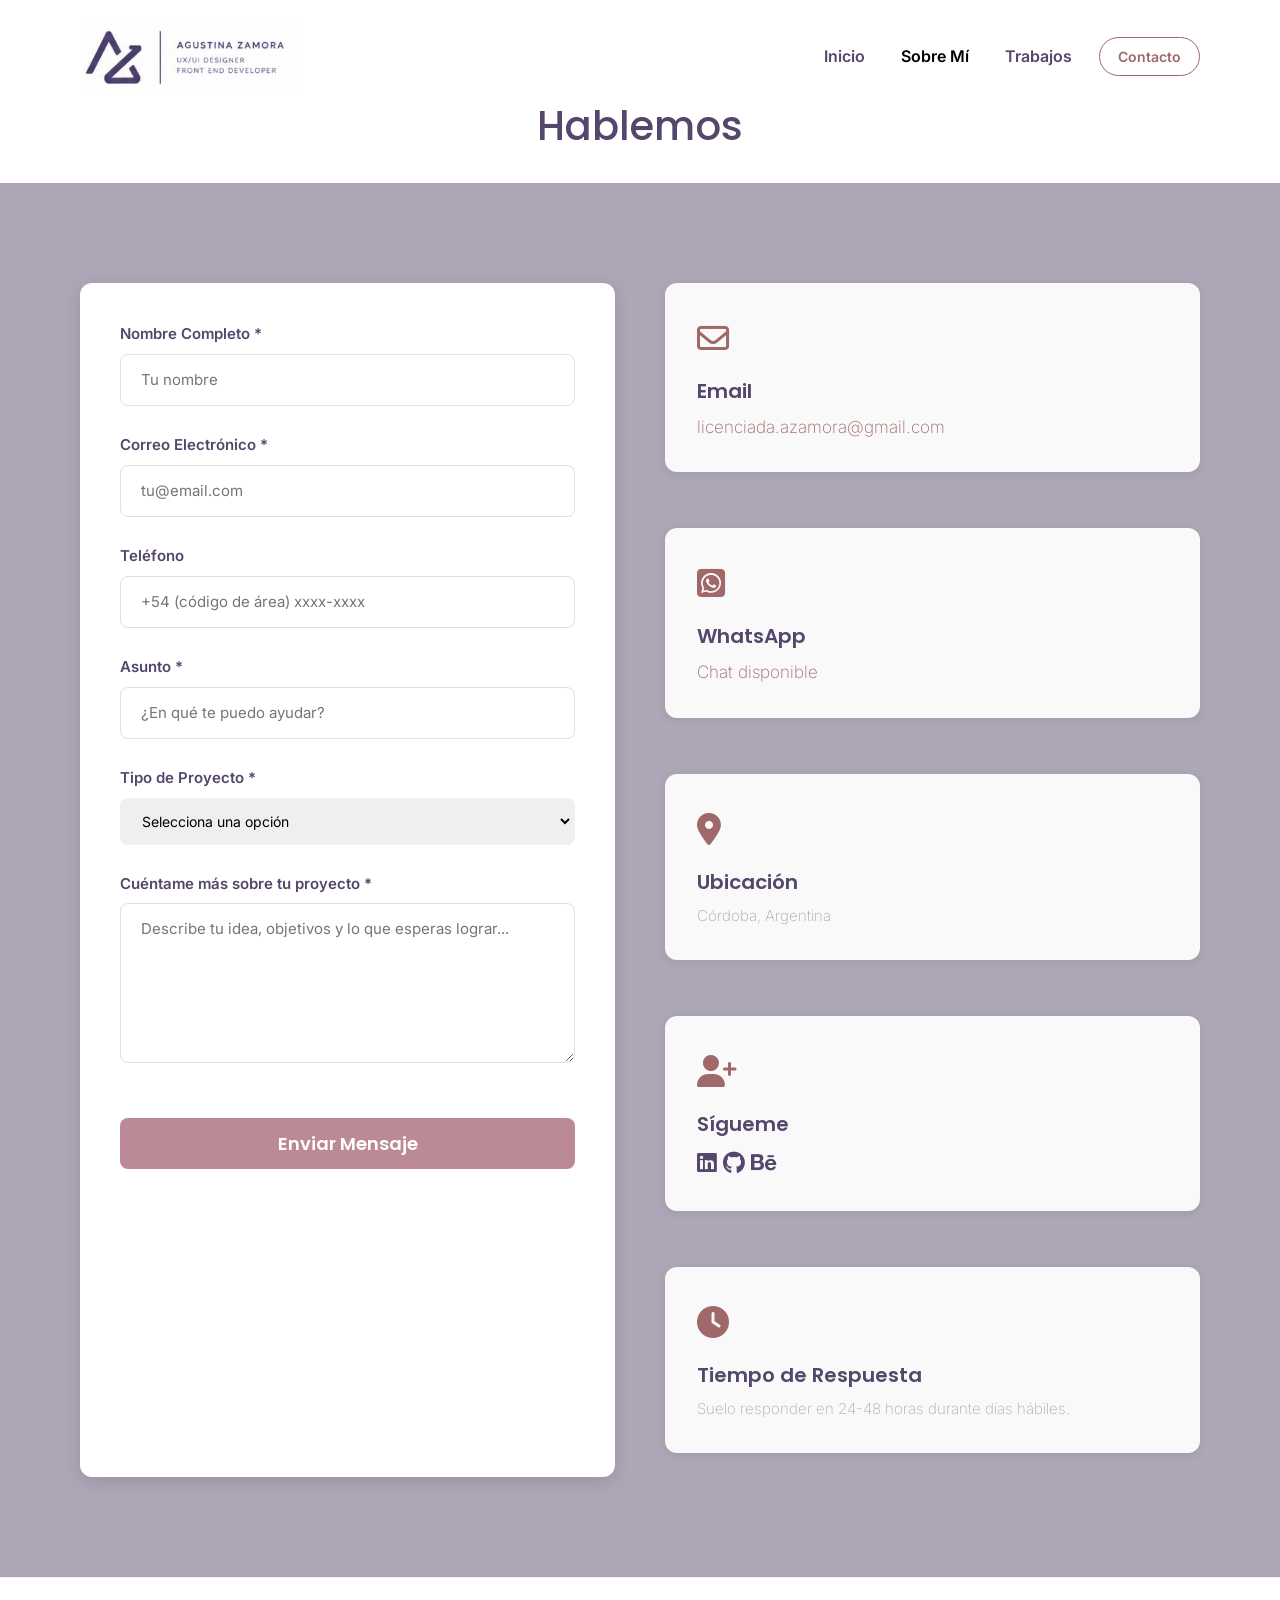
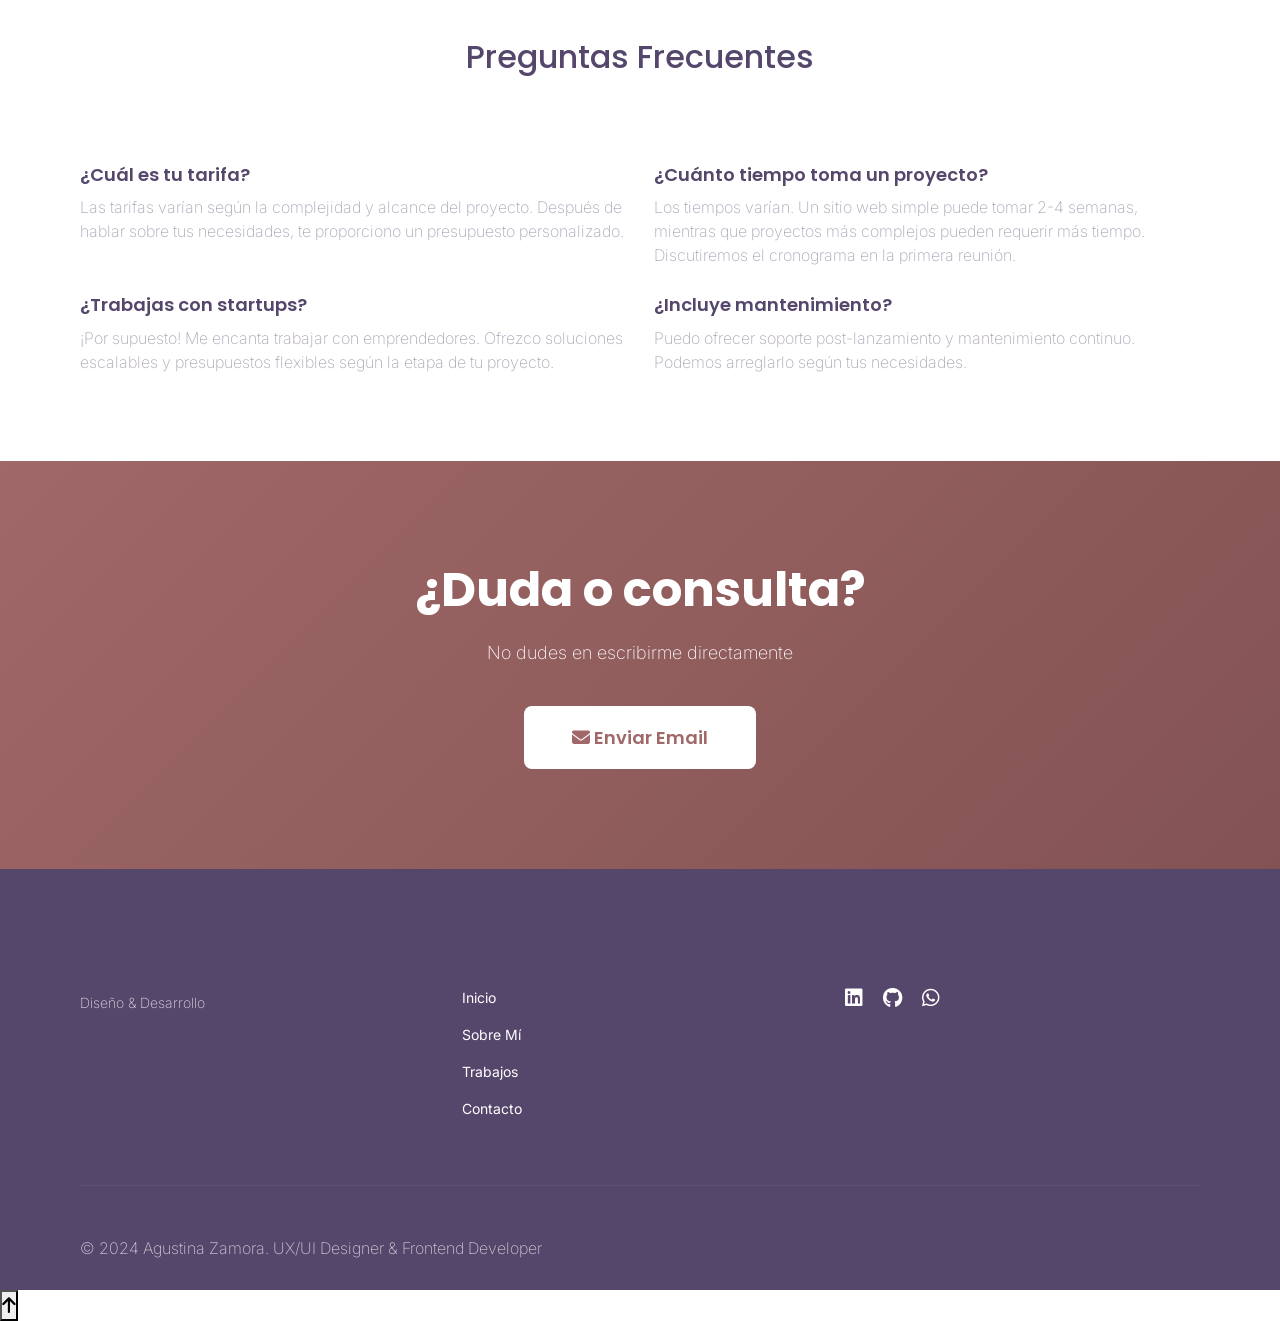
==== commit ecf142ea: "corrección rutas" ====
--- a/pages/contacto.html
+++ b/pages/contacto.html
@@ -3,25 +3,26 @@
 
 <head>
 	<meta charset="UTF-8">
-	<meta name="description"
-		content="Contacta conmigo para discutir tu próximo proyecto de diseño o desarrollo web.">
+	<meta name="description" content="Contacta conmigo para discutir tu próximo proyecto de diseño o desarrollo web.">
 	<meta name="viewport" content="width=device-width, initial-scale=1.0">
 	<title>Contacto | Agustina Zamora</title>
-	
+
 	<!-- Tipografía Google Fonts -->
 	<link rel="preconnect" href="https://fonts.googleapis.com">
 	<link rel="preconnect" href="https://fonts.gstatic.com" crossorigin>
-	<link href="https://fonts.googleapis.com/css2?family=Poppins:wght@300;400;500;600;700&family=Inter:wght@300;400;500;600&display=swap" rel="stylesheet">
-	
+	<link
+		href="https://fonts.googleapis.com/css2?family=Poppins:wght@300;400;500;600;700&family=Inter:wght@300;400;500;600&display=swap"
+		rel="stylesheet">
+
 	<!-- Bootstrap CSS -->
 	<link href="https://cdn.jsdelivr.net/npm/bootstrap@5.3.0/dist/css/bootstrap.min.css" rel="stylesheet">
-	
+
 	<!-- AOS Animation CSS -->
 	<link href="https://unpkg.com/aos@2.3.1/dist/aos.css" rel="stylesheet">
-	
+
 	<!-- Font Awesome Icons -->
 	<link rel="stylesheet" href="https://cdnjs.cloudflare.com/ajax/libs/font-awesome/6.4.0/css/all.min.css">
-	
+
 	<!-- Estilos -->
 	<link rel="stylesheet" href="../css/stylesass.css">
 	<link rel="stylesheet" href="../assets/css/effects.css">
@@ -66,7 +67,8 @@
 	<section class="page-header">
 		<div class="container-lg text-center" data-aos="fade-up">
 			<h1 class="page-title">Hablemos</h1>
-			<p class="page-subtitle">Me encantaría escuchar sobre tu proyecto. Completa el formulario y contactemos pronto.</p>
+			<p class="page-subtitle">Me encantaría escuchar sobre tu proyecto. Completa el formulario y contactemos
+				pronto.</p>
 		</div>
 	</section>
 
@@ -96,30 +98,35 @@
 
 						<div class="form-group">
 							<label for="subject">Asunto *</label>
-							<input type="text" id="subject" name="subject" placeholder="¿En qué te puedo ayudar?" required>
+							<input type="text" id="subject" name="subject" placeholder="¿En qué te puedo ayudar?"
+								required>
 							<span class="error-message">Por favor, especifica un asunto</span>
 						</div>
 
 						<div class="form-group">
 							<label for="project-type">Tipo de Proyecto *</label>
-							<select id="project-type" name="projectType" required style="width: 100%; padding: 12px 16px; border: 2px solid #f0f0f0; border-radius: 8px; font-family: 'Inter', sans-serif; font-size: 14px; transition: all 0.3s ease;">
+							<select id="project-type" name="projectType" required
+								style="width: 100%; padding: 12px 16px; border: 2px solid #f0f0f0; border-radius: 8px; font-family: 'Inter', sans-serif; font-size: 14px; transition: all 0.3s ease;">
 								<option value="">Selecciona una opción</option>
 								<option value="ux-ui">Diseño UX/UI</option>
 								<option value="web-dev">Desarrollo Web</option>
 								<option value="both">Diseño + Desarrollo</option>
 								<option value="other">Otro</option>
 							</select>
-							<span class="error-message" style="margin-top: 6px; display: none;">Por favor, selecciona un tipo de proyecto</span>
+							<span class="error-message" style="margin-top: 6px; display: none;">Por favor, selecciona un
+								tipo de proyecto</span>
 						</div>
 
 						<div class="form-group">
 							<label for="message">Cuéntame más sobre tu proyecto *</label>
-							<textarea id="message" name="message" placeholder="Describe tu idea, objetivos y lo que esperas lograr..." required></textarea>
+							<textarea id="message" name="message"
+								placeholder="Describe tu idea, objetivos y lo que esperas lograr..."
+								required></textarea>
 							<span class="error-message">Por favor, proporciona detalles de tu proyecto</span>
 						</div>
 
 						<button type="submit" class="form-submit" data-morph>
-							Enviar Mensaje <i class="fas fa-arrow-right"></i>
+							Enviar Mensaje
 						</button>
 					</form>
 				</div>
@@ -128,7 +135,7 @@
 				<div class="contact-info" data-aos="fade-left">
 					<div class="info-card">
 						<div class="info-icon">
-							<i class="fas fa-envelope"></i>
+							<i class="fa-regular fa-envelope"></i>
 						</div>
 						<h3>Email</h3>
 						<p>
@@ -136,23 +143,16 @@
 						</p>
 					</div>
 
+
 					<div class="info-card">
 						<div class="info-icon">
-							<i class="fas fa-phone"></i>
-						</div>
-						<h3>Teléfono</h3>
-						<p>
-							<a href="tel:+5493512729694">+54 9 351 2729694</a>
-						</p>
-					</div>
-
-					<div class="info-card">
-						<div class="info-icon">
-							<i class="fas fa-whatsapp"></i>
+							<i class="fa-brands fa-square-whatsapp"></i>
 						</div>
 						<h3>WhatsApp</h3>
 						<p>
-							<a href="https://wa.me/5493512729694" target="_blank" rel="noopener noreferrer">Chat disponible</a>
+							<a href="https://wa.me/5493512729694" target="_blank" rel="noopener noreferrer">
+								Chat disponible
+							</a>
 						</p>
 					</div>
 
@@ -167,20 +167,17 @@
 					<!-- Redes Sociales -->
 					<div class="info-card">
 						<div class="info-icon">
-							<i class="fas fa-share-alt"></i>
+							<i class="fa-solid fa-user-plus"></i>
 						</div>
 						<h3>Sígueme</h3>
 						<div class="social-links">
-							<a href="#" aria-label="LinkedIn" title="LinkedIn">
+							<a href="https://www.linkedin.com/in/agustinaazamora" target="_blank"rel="noopener noreferrer"aria-label="LinkedIn" title="LinkedIn">
 								<i class="fab fa-linkedin"></i>
 							</a>
-							<a href="#" aria-label="Instagram" title="Instagram">
-								<i class="fab fa-instagram"></i>
-							</a>
-							<a href="#" aria-label="GitHub" title="GitHub">
+							<a href="https://github.com/AGUSTINAGUSTINA" target="_blank" rel="noopener noreferrer" aria-label="GitHub" title="GitHub">
 								<i class="fab fa-github"></i>
 							</a>
-							<a href="#" aria-label="Behance" title="Behance">
+							<a href="https://www.behance.net/agustinzamora2" target="_blank" rel="noopener noreferrer" aria-label="Behance" title="Behance">
 								<i class="fab fa-behance"></i>
 							</a>
 						</div>
@@ -188,7 +185,7 @@
 
 					<!-- Tiempo de respuesta -->
 					<div class="info-card">
-						<div class="info-icon" style="color: white;">
+						<div class="info-icon" style="color: #A06868;">
 							<i class="fas fa-clock"></i>
 						</div>
 						<h3>Tiempo de Respuesta</h3>
@@ -211,28 +208,33 @@
 				<div class="col-lg-6 mb-4" data-aos="fade-up" data-aos-delay="100">
 					<div class="faq-item">
 						<h4 style="font-weight: 600; margin-bottom: 10px;">¿Cuál es tu tarifa?</h4>
-						<p style="color: #ADA6B7;">Las tarifas varían según la complejidad y alcance del proyecto. Después de hablar sobre tus necesidades, te proporciono un presupuesto personalizado.</p>
+						<p style="color: #ADA6B7;">Las tarifas varían según la complejidad y alcance del proyecto.
+							Después de hablar sobre tus necesidades, te proporciono un presupuesto personalizado.</p>
 					</div>
 				</div>
 
 				<div class="col-lg-6 mb-4" data-aos="fade-up" data-aos-delay="200">
 					<div class="faq-item">
 						<h4 style="font-weight: 600; margin-bottom: 10px;">¿Cuánto tiempo toma un proyecto?</h4>
-						<p style="color: #ADA6B7;">Los tiempos varían. Un sitio web simple puede tomar 2-4 semanas, mientras que proyectos más complejos pueden requerir más tiempo. Discutiremos el cronograma en la primera reunión.</p>
+						<p style="color: #ADA6B7;">Los tiempos varían. Un sitio web simple puede tomar 2-4 semanas,
+							mientras que proyectos más complejos pueden requerir más tiempo. Discutiremos el cronograma
+							en la primera reunión.</p>
 					</div>
 				</div>
 
 				<div class="col-lg-6 mb-4" data-aos="fade-up" data-aos-delay="300">
 					<div class="faq-item">
 						<h4 style="font-weight: 600; margin-bottom: 10px;">¿Trabajas con startups?</h4>
-						<p style="color: #ADA6B7;">¡Por supuesto! Me encanta trabajar con emprendedores. Ofrezco soluciones escalables y presupuestos flexibles según la etapa de tu proyecto.</p>
+						<p style="color: #ADA6B7;">¡Por supuesto! Me encanta trabajar con emprendedores. Ofrezco
+							soluciones escalables y presupuestos flexibles según la etapa de tu proyecto.</p>
 					</div>
 				</div>
 
 				<div class="col-lg-6 mb-4" data-aos="fade-up" data-aos-delay="400">
 					<div class="faq-item">
 						<h4 style="font-weight: 600; margin-bottom: 10px;">¿Incluye mantenimiento?</h4>
-						<p style="color: #ADA6B7;">Puedo ofrecer soporte post-lanzamiento y mantenimiento continuo. Podemos arreglarlo según tus necesidades.</p>
+						<p style="color: #ADA6B7;">Puedo ofrecer soporte post-lanzamiento y mantenimiento continuo.
+							Podemos arreglarlo según tus necesidades.</p>
 					</div>
 				</div>
 			</div>
@@ -270,43 +272,48 @@
 				<div class="col-md-4">
 					<h4 class="footer-subtitle-small">Sígueme</h4>
 					<div class="social-links">
-						<a href="#" aria-label="LinkedIn"><i class="fab fa-linkedin"></i></a>
-						<a href="#" aria-label="Instagram"><i class="fab fa-instagram"></i></a>
-						<a href="#" aria-label="GitHub"><i class="fab fa-github"></i></a>
-						<a href="https://wa.me/YOUR_NUMBER" aria-label="WhatsApp"><i class="fab fa-whatsapp"></i></a>
+						<a href="https://www.linkedin.com/in/agustinaazamora" target="_blank" rel="noopener noreferrer" aria-label="LinkedIn">
+							<i class="fab fa-linkedin"></i>
+						</a>
+						<a href="https://github.com/AGUSTINAGUSTINA" target="_blank" rel="noopener noreferrer" aria-label="GitHub">
+							<i class="fab fa-github"></i>
+						</a>
+						<a href="https://wa.me/5493512729694" target="_blank" rel="noopener noreferrer" aria-label="WhatsApp">
+							<i class="fab fa-whatsapp"></i>
+						</a>
 					</div>
 				</div>
 			</div>
 			<hr class="footer-divider">
 			<div class="footer-bottom text-center">
-				<p>&copy; 2024 Agustina Zamora. Diseñado y desarrollado con ❤️</p>
+					<p>&copy; 2024 Agustina Zamora. UX/UI Designer & Frontend Developer</p>
 			</div>
 		</div>
 	</footer>
 
 	<!-- Bootstrap JS -->
 	<script src="https://cdn.jsdelivr.net/npm/bootstrap@5.3.0/dist/js/bootstrap.bundle.min.js"></script>
-	
+
 	<!-- AOS JS -->
 	<script src="https://unpkg.com/aos@2.3.1/dist/aos.js"></script>
-	
+
 	<!-- Utilities -->
 	<script src="../js/utilities.js"></script>
-	
+
 	<!-- Main JS -->
 	<script src="../js/main.js"></script>
-	
+
 	<!-- Effects JS -->
 	<script src="../js/effects.js"></script>
 
 	<script>
 		// Manejo específico del formulario de contacto
 		const contactForm = document.getElementById('contactForm');
-		
+
 		if (contactForm) {
-			contactForm.addEventListener('submit', function(e) {
+			contactForm.addEventListener('submit', function (e) {
 				e.preventDefault();
-				
+
 				// Validar formulario
 				const formData = {
 					name: document.getElementById('name').value,
@@ -322,12 +329,12 @@
 				// 2. Agregar a Formspree
 				// 3. Usar emailjs
 				// 4. Enviar a Google Forms
-				
+
 				// Por ahora, mostrar mensaje de éxito
 				if (FormValidation.validate(this)) {
 					NotificationSystem.success('¡Mensaje enviado correctamente! Te responderé pronto.');
 					this.reset();
-					
+
 					// Limpiar estilos
 					document.querySelectorAll('.form-group').forEach(group => {
 						group.classList.remove('focused');
@@ -338,5 +345,4 @@
 	</script>
 </body>
 
-</html>
-
+</html>
--- a/css/stylesass.css
+++ b/css/stylesass.css
@@ -61,14 +61,13 @@
   border: none;
   cursor: pointer;
   transition: all 0.3s ease;
-  background-color: #A06868;
+  background-color: #BC8A97;
   color: white;
   text-decoration: none;
   display: inline-block;
 }
 .btn-primary-custom:hover {
-  background-color: rgb(130.743902439, 82.256097561, 82.256097561);
-  color: white;
+  background-color: rgb(169.4293478261, 105.5706521739, 122.1739130435);
   transform: translateY(-2px);
   box-shadow: 0 8px 16px rgba(0, 0, 0, 0.15);
 }
@@ -76,6 +75,7 @@
   transform: translateY(0);
 }
 .btn-primary-custom:hover {
+  color: white;
   text-decoration: none;
 }
 .btn-primary-custom.btn-lg {
@@ -106,16 +106,16 @@
   border-radius: 8px;
   font-family: "Poppins", sans-serif;
   font-weight: 600;
-  border: 2px solid #A06868;
+  border: 2px solid #BC8A97;
   background: transparent;
-  color: #A06868;
+  color: #BC8A97;
   cursor: pointer;
   transition: all 0.3s ease;
   text-decoration: none;
   display: inline-block;
 }
 .btn-outline-custom:hover {
-  background-color: #A06868;
+  background-color: #BC8A97;
   color: white;
   transform: translateY(-2px);
 }
@@ -153,9 +153,9 @@
   border-radius: 8px;
   font-family: "Poppins", sans-serif;
   font-weight: 600;
-  border: 2px solid #A06868;
+  border: 2px solid #BC8A97;
   background: transparent;
-  color: #A06868;
+  color: #BC8A97;
   cursor: pointer;
   transition: all 0.3s ease;
   padding: 8px 16px !important;
@@ -164,7 +164,7 @@
   color: #A06868 !important;
 }
 .btn-contact-nav:hover {
-  background-color: #A06868;
+  background-color: #BC8A97;
   color: white;
   transform: translateY(-2px);
 }
@@ -527,99 +527,408 @@
   flex: 30;
 }
 
-.bar-chart {
-  list-style: none;
-  padding: 2%;
-  margin: 2%;
+.about-page {
+  background: #fafafa;
+  color: #55466B;
+}
+
+.about-hero {
+  position: relative;
+  padding: clamp(56px, 9vh, 110px) 0;
+  overflow: hidden;
+  background: radial-gradient(900px 380px at 15% 25%, rgba(85, 70, 107, 0.12), transparent 70%), radial-gradient(760px 380px at 85% 30%, rgba(160, 104, 104, 0.14), transparent 72%), linear-gradient(180deg, #ffffff 0%, #fafafa 100%);
+}
+.about-hero .about-hero__grid {
+  display: grid;
+  grid-template-columns: 1.05fr 0.95fr;
+  gap: clamp(28px, 4vw, 56px);
+  align-items: center;
+}
+@media (max-width: 991px) {
+  .about-hero .about-hero__grid {
+    grid-template-columns: 1fr;
+  }
+}
+.about-hero .about-hero__eyebrow {
+  display: inline-flex;
+  align-items: center;
+  gap: 10px;
+  padding: 10px 14px;
+  border-radius: 999px;
+  border: 1px solid rgba(173, 166, 183, 0.35);
+  background: rgba(255, 255, 255, 0.7);
+  backdrop-filter: blur(8px);
+  font-family: "Inter", sans-serif;
+  font-size: 13px;
+  color: #55466B;
+}
+.about-hero .about-hero__eyebrow i {
+  color: #A06868;
+}
+.about-hero .about-hero__title {
+  margin-top: 18px;
+  font-family: "Poppins", sans-serif;
+  font-weight: 700;
+  letter-spacing: -0.02em;
+  line-height: 1.05;
+  font-size: clamp(34px, 4vw, 54px);
+}
+.about-hero .about-hero__lead {
+  margin-top: 18px;
+  font-family: "Inter", sans-serif;
+  font-size: 16px;
+  line-height: 1.8;
+  color: rgba(85, 70, 107, 0.9);
+  max-width: 62ch;
+}
+@media (min-width: 992px) {
+  .about-hero .about-hero__lead {
+    font-size: 18px;
+  }
+}
+.about-hero .about-hero__actions {
+  margin-top: 26px;
   display: flex;
-  gap: 1rem;
+  flex-wrap: wrap;
+  gap: 12px;
+}
+.about-hero .about-hero__actions .btn {
+  border-radius: 999px;
+}
+.about-hero .about-hero__chips {
+  margin-top: 18px;
+  display: flex;
+  flex-wrap: wrap;
+  gap: 10px;
+}
+.about-hero .about-chip {
+  display: inline-flex;
+  align-items: center;
+  gap: 10px;
+  padding: 10px 12px;
+  border-radius: 999px;
+  border: 1px solid rgba(173, 166, 183, 0.35);
+  background: rgba(255, 255, 255, 0.75);
+  backdrop-filter: blur(8px);
+  font-family: "Inter", sans-serif;
+  font-size: 13px;
+  color: rgba(85, 70, 107, 0.92);
+}
+.about-hero .about-chip i {
+  color: #A06868;
+}
+.about-hero .about-hero__media {
   position: relative;
-  align-items: flex-end;
-  height: 85vh;
-}
-.bar-chart .axis {
+  border-radius: 18px;
+  padding: 14px;
+  background: rgba(255, 255, 255, 0.65);
+  border: 1px solid rgba(173, 166, 183, 0.35);
+  box-shadow: 0 18px 40px rgba(0, 0, 0, 0.06);
+}
+.about-hero .about-hero__media img {
+  width: 100%;
+  height: auto;
+  border-radius: 14px;
+  display: block;
+}
+.about-hero .about-hero__media::after {
+  content: "";
+  position: absolute;
+  inset: 14px;
+  border-radius: 14px;
+  pointer-events: none;
+  box-shadow: inset 0 0 0 1px rgba(255, 255, 255, 0.55);
+}
+.about-hero .about-hero__caption {
+  margin-top: 12px;
   display: flex;
-  flex-direction: column;
   justify-content: space-between;
+  gap: 12px;
+  font-family: "Inter", sans-serif;
+  font-size: 12px;
+  color: rgba(85, 70, 107, 0.72);
+}
+
+.about-section-modern {
+  padding: clamp(48px, 7vh, 92px) 0;
+}
+
+.about-section-modern .section-heading {
+  margin-bottom: clamp(20px, 3vh, 34px);
+}
+
+.about-section-modern .section-eyebrow {
+  font-family: "Inter", sans-serif;
+  font-size: 12px;
+  letter-spacing: 0.14em;
+  text-transform: uppercase;
+  color: rgba(85, 70, 107, 0.65);
+  margin-bottom: 10px;
+}
+
+.about-section-modern .section-title {
+  font-family: "Poppins", sans-serif;
+  font-weight: 700;
+  letter-spacing: -0.015em;
+  font-size: clamp(26px, 3vw, 38px);
+  margin: 0;
+}
+
+.about-section-modern .section-subtitle {
+  margin-top: 12px;
+  font-family: "Inter", sans-serif;
+  font-size: 15px;
+  line-height: 1.8;
+  color: rgba(85, 70, 107, 0.82);
+  max-width: 78ch;
+}
+
+.about-cards {
+  display: grid;
+  grid-template-columns: repeat(3, minmax(0, 1fr));
+  gap: 16px;
+  margin-top: 28px;
+}
+@media (max-width: 991px) {
+  .about-cards {
+    grid-template-columns: 1fr;
+  }
+}
+
+.about-card {
+  border-radius: 14px;
+  background: rgba(255, 255, 255, 0.85);
+  border: 1px solid rgba(173, 166, 183, 0.28);
+  padding: 18px 18px 16px;
+  box-shadow: 0 10px 24px rgba(0, 0, 0, 0.05);
+  transition: transform 0.25s ease, box-shadow 0.25s ease, border-color 0.25s ease;
+}
+
+.about-card:hover {
+  transform: translateY(-4px);
+  box-shadow: 0 18px 40px rgba(0, 0, 0, 0.07);
+  border-color: rgba(160, 104, 104, 0.35);
+}
+
+.about-card__icon {
+  width: 42px;
+  height: 42px;
+  border-radius: 12px;
+  display: grid;
+  place-items: center;
+  background: rgba(160, 104, 104, 0.12);
+  color: #A06868;
+  margin-bottom: 12px;
+}
+
+.about-card__title {
+  font-family: "Poppins", sans-serif;
+  font-weight: 600;
+  margin: 0 0 10px;
+  font-size: 18px;
+}
+
+.about-card__text {
+  font-family: "Inter", sans-serif;
+  color: rgba(85, 70, 107, 0.82);
+  font-size: 14px;
+  line-height: 1.75;
+  margin: 0;
+}
+
+.skills-layout {
+  display: grid;
+  grid-template-columns: 1.2fr 0.8fr;
+  gap: clamp(18px, 3vw, 34px);
+  align-items: start;
+}
+@media (max-width: 991px) {
+  .skills-layout {
+    grid-template-columns: 1fr;
+  }
+}
+
+.skills-panel {
+  border-radius: 16px;
+  background: rgba(255, 255, 255, 0.9);
+  border: 1px solid rgba(173, 166, 183, 0.28);
+  box-shadow: 0 12px 26px rgba(0, 0, 0, 0.05);
+  padding: 18px;
+}
+
+.skills-panel__title {
+  font-family: "Poppins", sans-serif;
+  font-weight: 600;
+  font-size: 16px;
+  margin: 0 0 14px;
+}
+
+.skill-group {
+  display: grid;
+  gap: 12px;
+}
+
+.skill-meter {
+  padding: 12px 12px 10px;
+  border-radius: 14px;
+  border: 1px solid rgba(173, 166, 183, 0.22);
+  background: rgba(250, 250, 250, 0.55);
+  transition: transform 0.25s ease, border-color 0.25s ease, background 0.25s ease;
+}
+
+.skill-meter:hover {
+  transform: translateY(-2px);
+  border-color: rgba(160, 104, 104, 0.35);
+  background: rgba(255, 255, 255, 0.75);
+}
+
+.skill-meter__top {
+  display: flex;
+  align-items: baseline;
+  justify-content: space-between;
+  gap: 10px;
+  margin-bottom: 10px;
+}
+
+.skill-meter__name {
+  font-family: "Inter", sans-serif;
+  font-weight: 600;
+  font-size: 14px;
+  color: rgba(85, 70, 107, 0.92);
+}
+
+.skill-meter__value {
+  font-family: "Inter", sans-serif;
+  font-size: 12px;
+  color: rgba(85, 70, 107, 0.68);
+}
+
+.skill-meter__track {
+  height: 10px;
+  border-radius: 999px;
+  background: rgba(173, 166, 183, 0.24);
+  overflow: hidden;
+  position: relative;
+}
+
+.skill-meter__fill {
   height: 100%;
-  margin-left: 5%;
-  margin-bottom: 20px;
-  margin-top: 20px;
-}
-.bar-chart .axis .label {
-  font-size: 0.9rem;
-  color: #55466B;
-  text-align: left;
+  width: 0%;
+  border-radius: inherit;
+  background: linear-gradient(90deg, #A06868 0%, #BD8A97 100%);
+  transition: width 1200ms cubic-bezier(0.16, 1, 0.3, 1);
+  box-shadow: 0 10px 18px rgba(160, 104, 104, 0.2);
+}
+
+.skill-meter[data-animated=true] .skill-meter__fill {
+  width: var(--value, 0%);
+}
+
+.tools-grid {
+  display: grid;
+  grid-template-columns: repeat(2, minmax(0, 1fr));
+  gap: 12px;
+}
+@media (max-width: 575px) {
+  .tools-grid {
+    grid-template-columns: 1fr;
+  }
+}
+
+.tool-pill {
+  display: flex;
+  align-items: center;
+  gap: 10px;
+  padding: 12px 12px;
+  border-radius: 14px;
+  background: rgba(250, 250, 250, 0.55);
+  border: 1px solid rgba(173, 166, 183, 0.22);
+  font-family: "Inter", sans-serif;
+  color: rgba(85, 70, 107, 0.88);
+  transition: transform 0.25s ease, border-color 0.25s ease, background 0.25s ease;
+}
+
+.tool-pill i {
+  color: #A06868;
+}
+
+.tool-pill:hover {
+  transform: translateY(-2px);
+  border-color: rgba(160, 104, 104, 0.35);
+  background: rgba(255, 255, 255, 0.78);
+}
+
+.timeline {
+  position: relative;
+  display: grid;
+  gap: 14px;
+  margin-top: 28px;
+  padding-left: 18px;
+}
+
+.timeline::before {
+  content: "";
+  position: absolute;
+  left: 6px;
+  top: 6px;
+  bottom: 6px;
+  width: 2px;
+  background: rgba(173, 166, 183, 0.35);
+  border-radius: 999px;
+}
+
+.timeline-item {
+  position: relative;
+  padding: 14px 14px 12px 18px;
+  border-radius: 14px;
+  background: rgba(255, 255, 255, 0.86);
+  border: 1px solid rgba(173, 166, 183, 0.25);
+  box-shadow: 0 10px 22px rgba(0, 0, 0, 0.05);
+  transition: transform 0.25s ease, border-color 0.25s ease;
+}
+
+.timeline-item::before {
+  content: "";
+  position: absolute;
+  left: -18px;
+  top: 20px;
+  width: 14px;
+  height: 14px;
+  border-radius: 999px;
+  background: #A06868;
+  box-shadow: 0 0 0 6px rgba(160, 104, 104, 0.18);
+}
+
+.timeline-item:hover {
+  transform: translateY(-3px);
+  border-color: rgba(160, 104, 104, 0.35);
+}
+
+.timeline-item__title {
+  margin: 0 0 8px;
+  font-family: "Poppins", sans-serif;
   font-weight: 600;
-}
-.bar-chart .bar {
-  flex: 0 0 150px;
-  max-width: 500px;
-  position: relative;
-  display: flex;
-  flex-direction: column-reverse;
-  align-items: center;
-  justify-content: flex-start;
-  height: 100%;
-}
-.bar-chart .bar .skill {
-  margin-top: 0.5rem;
-  font-size: 0.9rem;
-  color: #fff;
-  text-align: center;
-}
-.bar-chart .bar .percent {
-  font-size: 0.8rem;
-  color: #fff;
-  margin-bottom: 0.3rem;
-  opacity: 0;
-  transition: opacity 0.3s ease;
-}
-.bar-chart .bar::after {
-  content: "";
-  width: 100%;
-  height: 0;
-  background-color: currentColor;
-  border-radius: 8px 8px 0 0;
-  transition: height 1s ease;
-}
-.bar-chart .violeta {
-  color: #55466B;
-}
-.bar-chart .violeta::after {
-  animation: fillBar 1s forwards;
-}
-.bar-chart .lila {
-  color: #CDBBCB;
-}
-.bar-chart .lila::after {
-  animation: fillBar 1s forwards;
-}
-.bar-chart .gris {
-  color: #ADA6B7;
-}
-.bar-chart .gris::after {
-  animation: fillBar 1s forwards;
-}
-.bar-chart .mocka {
-  color: #BFB2B2;
-}
-.bar-chart .mocka::after {
-  animation: fillBar 1s forwards;
-}
-
-@keyframes fillBar {
-  0% {
-    height: 0;
-  }
-  100% {
-    height: var(--bar-percent);
-  }
-}
-.bar:hover .percent {
-  opacity: 1;
-}
-
+  font-size: 16px;
+}
+
+.timeline-item__text {
+  margin: 0;
+  font-family: "Inter", sans-serif;
+  font-size: 14px;
+  line-height: 1.75;
+  color: rgba(85, 70, 107, 0.82);
+}
+
+@media (prefers-reduced-motion: reduce) {
+  .skill-meter__fill {
+    transition: none;
+  }
+  .about-card,
+  .tool-pill,
+  .timeline-item {
+    transition: none;
+  }
+}
 /*-----------------------FOOTER-------------------------------*/
 footer {
   background-color: #55466B;
@@ -1735,7 +2044,7 @@
   border: none;
   cursor: pointer;
   transition: all 0.3s ease;
-  background-color: #A06868;
+  background-color: #BC8A97;
   color: white;
   width: 100%;
   text-align: center;
@@ -1744,7 +2053,7 @@
   align-items: center;
 }
 .contact-section .contact-form .form-submit:hover {
-  background-color: rgb(130.743902439, 82.256097561, 82.256097561);
+  background-color: rgb(169.4293478261, 105.5706521739, 122.1739130435);
   transform: translateY(-2px);
   box-shadow: 0 8px 16px rgba(0, 0, 0, 0.15);
 }
@@ -1926,16 +2235,16 @@
   border-radius: 8px;
   font-family: "Poppins", sans-serif;
   font-weight: 600;
-  border: 2px solid #A06868;
+  border: 2px solid #BC8A97;
   background: transparent;
-  color: #A06868;
+  color: #BC8A97;
   cursor: pointer;
   transition: all 0.3s ease;
   padding: 8px 16px;
   font-size: 12px;
 }
 .navbar-minimal .navbar-nav .btn-contact-nav:hover {
-  background-color: #A06868;
+  background-color: #BC8A97;
   color: white;
   transform: translateY(-2px);
 }
@@ -2223,14 +2532,14 @@
     margin-bottom: 0;
   }
 }
-.about-section .about-image .btn-primary-custom {
-  margin-top: 20px;
-}
 .about-section .about-image img {
   width: 100%;
   height: auto;
   border-radius: 12px;
   box-shadow: 0 4px 16px rgba(0, 0, 0, 0.12);
+}
+.about-section .about-image a.btn-primary-custom {
+  margin-top: 20px;
 }
 .about-section .about-text {
   font-family: "Inter", sans-serif;
@@ -2571,9 +2880,9 @@
   border-radius: 8px;
   font-family: "Poppins", sans-serif;
   font-weight: 600;
-  border: 2px solid #A06868;
+  border: 2px solid #BC8A97;
   background: transparent;
-  color: #A06868;
+  color: #BC8A97;
   cursor: pointer;
   transition: all 0.3s ease;
   display: inline-flex;
@@ -2583,7 +2892,7 @@
   padding: 8px 16px;
 }
 .featured-works-section .work-card .work-info .work-link:hover {
-  background-color: #A06868;
+  background-color: #BC8A97;
   color: white;
   transform: translateY(-2px);
 }
@@ -2889,13 +3198,13 @@
   border: none;
   cursor: pointer;
   transition: all 0.3s ease;
-  background-color: #A06868;
+  background-color: #BC8A97;
   color: white;
   width: 100%;
   margin-top: 10px;
 }
 .contact-section .contact-form .form-submit:hover {
-  background-color: rgb(130.743902439, 82.256097561, 82.256097561);
+  background-color: rgb(169.4293478261, 105.5706521739, 122.1739130435);
   transform: translateY(-2px);
   box-shadow: 0 8px 16px rgba(0, 0, 0, 0.15);
 }
@@ -3008,6 +3317,7 @@
   font-size: 32px;
   font-weight: 700;
   margin-bottom: 15px;
+  color: #fff !important;
 }
 @media (min-width: 320px) and (max-width: 480px) {
   .final-cta-section .cta-title {
@@ -3029,6 +3339,7 @@
   font-size: 14px;
   margin-bottom: 30px;
   opacity: 0.95;
+  text-align: center;
 }
 @media (min-width: 320px) and (max-width: 480px) {
   .final-cta-section .cta-subtitle {
@@ -3294,389 +3605,10 @@
 .hero-section .hero-cta .btn {
   border-radius: 999px;
 }
-.hero-section .hero-cta .btn-primary-custom,
-.hero-section .hero-cta .btn-outline-custom {
-  background-color: #BC8A97 !important;
-  border-color: #BC8A97 !important;
-  color: #ffffff !important;
-}
-.hero-section .hero-cta .btn-primary-custom:hover,
-.hero-section .hero-cta .btn-outline-custom:hover {
-  filter: brightness(0.95);
-  transform: translateY(-2px);
-}
 
 @media (max-width: 480px) {
   .hero-section .hero-content {
     transform: translateY(54px);
-  }
-}
-
-/* ==================== SOBRE MI (PAGE) ==================== */
-.about-page {
-  background: #fafafa;
-  color: #55466B;
-}
-.about-hero {
-  position: relative;
-  padding: clamp(56px, 9vh, 110px) 0;
-  overflow: hidden;
-  background: radial-gradient(900px 380px at 15% 25%, rgba(85, 70, 107, 0.12), transparent 70%), radial-gradient(760px 380px at 85% 30%, rgba(160, 104, 104, 0.14), transparent 72%), linear-gradient(180deg, #ffffff 0%, #fafafa 100%);
-}
-.about-hero .about-hero__grid {
-  display: grid;
-  grid-template-columns: 1.05fr 0.95fr;
-  gap: clamp(28px, 4vw, 56px);
-  align-items: center;
-}
-@media (max-width: 991px) {
-  .about-hero .about-hero__grid {
-    grid-template-columns: 1fr;
-  }
-}
-.about-hero .about-hero__eyebrow {
-  display: inline-flex;
-  align-items: center;
-  gap: 10px;
-  padding: 10px 14px;
-  border-radius: 999px;
-  border: 1px solid rgba(173, 166, 183, 0.35);
-  background: rgba(255, 255, 255, 0.7);
-  backdrop-filter: blur(8px);
-  font-family: "Inter", sans-serif;
-  font-size: 13px;
-  color: #55466B;
-}
-.about-hero .about-hero__eyebrow i {
-  color: #A06868;
-}
-.about-hero .about-hero__title {
-  margin-top: 18px;
-  font-family: "Poppins", sans-serif;
-  font-weight: 700;
-  letter-spacing: -0.02em;
-  line-height: 1.05;
-  font-size: clamp(34px, 4vw, 54px);
-}
-.about-hero .about-hero__lead {
-  margin-top: 18px;
-  font-family: "Inter", sans-serif;
-  font-size: 16px;
-  line-height: 1.8;
-  color: rgba(85, 70, 107, 0.9);
-  max-width: 62ch;
-}
-@media (min-width: 992px) {
-  .about-hero .about-hero__lead {
-    font-size: 18px;
-  }
-}
-.about-hero .about-hero__actions {
-  margin-top: 26px;
-  display: flex;
-  flex-wrap: wrap;
-  gap: 12px;
-}
-.about-hero .about-hero__actions .btn {
-  border-radius: 999px;
-}
-.about-hero .about-hero__chips {
-  margin-top: 18px;
-  display: flex;
-  flex-wrap: wrap;
-  gap: 10px;
-}
-.about-hero .about-chip {
-  display: inline-flex;
-  align-items: center;
-  gap: 10px;
-  padding: 10px 12px;
-  border-radius: 999px;
-  border: 1px solid rgba(173, 166, 183, 0.35);
-  background: rgba(255, 255, 255, 0.75);
-  backdrop-filter: blur(8px);
-  font-family: "Inter", sans-serif;
-  font-size: 13px;
-  color: rgba(85, 70, 107, 0.92);
-}
-.about-hero .about-chip i {
-  color: #A06868;
-}
-.about-hero .about-hero__media {
-  position: relative;
-  border-radius: 18px;
-  padding: 14px;
-  background: rgba(255, 255, 255, 0.65);
-  border: 1px solid rgba(173, 166, 183, 0.35);
-  box-shadow: 0 18px 40px rgba(0, 0, 0, 0.06);
-}
-.about-hero .about-hero__media img {
-  width: 100%;
-  height: auto;
-  border-radius: 14px;
-  display: block;
-}
-.about-hero .about-hero__media::after {
-  content: "";
-  position: absolute;
-  inset: 14px;
-  border-radius: 14px;
-  pointer-events: none;
-  box-shadow: inset 0 0 0 1px rgba(255, 255, 255, 0.55);
-}
-.about-hero .about-hero__caption {
-  margin-top: 12px;
-  display: flex;
-  justify-content: space-between;
-  gap: 12px;
-  font-family: "Inter", sans-serif;
-  font-size: 12px;
-  color: rgba(85, 70, 107, 0.72);
-}
-.about-section-modern {
-  padding: clamp(48px, 7vh, 92px) 0;
-}
-.about-section-modern .section-heading {
-  margin-bottom: clamp(20px, 3vh, 34px);
-}
-.about-section-modern .section-eyebrow {
-  font-family: "Inter", sans-serif;
-  font-size: 12px;
-  letter-spacing: 0.14em;
-  text-transform: uppercase;
-  color: rgba(85, 70, 107, 0.65);
-  margin-bottom: 10px;
-}
-.about-section-modern .section-title {
-  font-family: "Poppins", sans-serif;
-  font-weight: 700;
-  letter-spacing: -0.015em;
-  font-size: clamp(26px, 3vw, 38px);
-  margin: 0;
-}
-.about-section-modern .section-subtitle {
-  margin-top: 12px;
-  font-family: "Inter", sans-serif;
-  font-size: 15px;
-  line-height: 1.8;
-  color: rgba(85, 70, 107, 0.82);
-  max-width: 78ch;
-}
-.about-cards {
-  display: grid;
-  grid-template-columns: repeat(3, minmax(0, 1fr));
-  gap: 16px;
-  margin-top: 28px;
-}
-@media (max-width: 991px) {
-  .about-cards {
-    grid-template-columns: 1fr;
-  }
-}
-.about-card {
-  border-radius: 14px;
-  background: rgba(255, 255, 255, 0.85);
-  border: 1px solid rgba(173, 166, 183, 0.28);
-  padding: 18px 18px 16px;
-  box-shadow: 0 10px 24px rgba(0, 0, 0, 0.05);
-  transition: transform 0.25s ease, box-shadow 0.25s ease, border-color 0.25s ease;
-}
-.about-card:hover {
-  transform: translateY(-4px);
-  box-shadow: 0 18px 40px rgba(0, 0, 0, 0.07);
-  border-color: rgba(160, 104, 104, 0.35);
-}
-.about-card__icon {
-  width: 42px;
-  height: 42px;
-  border-radius: 12px;
-  display: grid;
-  place-items: center;
-  background: rgba(160, 104, 104, 0.12);
-  color: #A06868;
-  margin-bottom: 12px;
-}
-.about-card__title {
-  font-family: "Poppins", sans-serif;
-  font-weight: 600;
-  margin: 0 0 10px;
-  font-size: 18px;
-}
-.about-card__text {
-  font-family: "Inter", sans-serif;
-  color: rgba(85, 70, 107, 0.82);
-  font-size: 14px;
-  line-height: 1.75;
-  margin: 0;
-}
-.skills-layout {
-  display: grid;
-  grid-template-columns: 1.2fr 0.8fr;
-  gap: clamp(18px, 3vw, 34px);
-  align-items: start;
-}
-@media (max-width: 991px) {
-  .skills-layout {
-    grid-template-columns: 1fr;
-  }
-}
-.skills-panel {
-  border-radius: 16px;
-  background: rgba(255, 255, 255, 0.9);
-  border: 1px solid rgba(173, 166, 183, 0.28);
-  box-shadow: 0 12px 26px rgba(0, 0, 0, 0.05);
-  padding: 18px;
-}
-.skills-panel__title {
-  font-family: "Poppins", sans-serif;
-  font-weight: 600;
-  font-size: 16px;
-  margin: 0 0 14px;
-}
-.skill-group {
-  display: grid;
-  gap: 12px;
-}
-.skill-meter {
-  padding: 12px 12px 10px;
-  border-radius: 14px;
-  border: 1px solid rgba(173, 166, 183, 0.22);
-  background: rgba(250, 250, 250, 0.55);
-  transition: transform 0.25s ease, border-color 0.25s ease, background 0.25s ease;
-}
-.skill-meter:hover {
-  transform: translateY(-2px);
-  border-color: rgba(160, 104, 104, 0.35);
-  background: rgba(255, 255, 255, 0.75);
-}
-.skill-meter__top {
-  display: flex;
-  align-items: baseline;
-  justify-content: space-between;
-  gap: 10px;
-  margin-bottom: 10px;
-}
-.skill-meter__name {
-  font-family: "Inter", sans-serif;
-  font-weight: 600;
-  font-size: 14px;
-  color: rgba(85, 70, 107, 0.92);
-}
-.skill-meter__value {
-  font-family: "Inter", sans-serif;
-  font-size: 12px;
-  color: rgba(85, 70, 107, 0.68);
-}
-.skill-meter__track {
-  height: 10px;
-  border-radius: 999px;
-  background: rgba(173, 166, 183, 0.24);
-  overflow: hidden;
-  position: relative;
-}
-.skill-meter__fill {
-  height: 100%;
-  width: 0%;
-  border-radius: inherit;
-  background: linear-gradient(90deg, #A06868 0%, rgba(85, 70, 107, 0.9) 100%);
-  transition: width 1200ms cubic-bezier(0.16, 1, 0.3, 1);
-  box-shadow: 0 10px 18px rgba(160, 104, 104, 0.2);
-}
-.skill-meter[data-animated=true] .skill-meter__fill {
-  width: var(--value, 0%);
-}
-.tools-grid {
-  display: grid;
-  grid-template-columns: repeat(2, minmax(0, 1fr));
-  gap: 12px;
-}
-@media (max-width: 575px) {
-  .tools-grid {
-    grid-template-columns: 1fr;
-  }
-}
-.tool-pill {
-  display: flex;
-  align-items: center;
-  gap: 10px;
-  padding: 12px 12px;
-  border-radius: 14px;
-  background: rgba(250, 250, 250, 0.55);
-  border: 1px solid rgba(173, 166, 183, 0.22);
-  font-family: "Inter", sans-serif;
-  color: rgba(85, 70, 107, 0.88);
-  transition: transform 0.25s ease, border-color 0.25s ease, background 0.25s ease;
-}
-.tool-pill i {
-  color: #A06868;
-}
-.tool-pill:hover {
-  transform: translateY(-2px);
-  border-color: rgba(160, 104, 104, 0.35);
-  background: rgba(255, 255, 255, 0.78);
-}
-.timeline {
-  position: relative;
-  display: grid;
-  gap: 14px;
-  margin-top: 28px;
-  padding-left: 18px;
-}
-.timeline::before {
-  content: "";
-  position: absolute;
-  left: 6px;
-  top: 6px;
-  bottom: 6px;
-  width: 2px;
-  background: rgba(173, 166, 183, 0.35);
-  border-radius: 999px;
-}
-.timeline-item {
-  position: relative;
-  padding: 14px 14px 12px 18px;
-  border-radius: 14px;
-  background: rgba(255, 255, 255, 0.86);
-  border: 1px solid rgba(173, 166, 183, 0.25);
-  box-shadow: 0 10px 22px rgba(0, 0, 0, 0.05);
-  transition: transform 0.25s ease, border-color 0.25s ease;
-}
-.timeline-item::before {
-  content: "";
-  position: absolute;
-  left: -18px;
-  top: 20px;
-  width: 14px;
-  height: 14px;
-  border-radius: 999px;
-  background: #A06868;
-  box-shadow: 0 0 0 6px rgba(160, 104, 104, 0.18);
-}
-.timeline-item:hover {
-  transform: translateY(-3px);
-  border-color: rgba(160, 104, 104, 0.35);
-}
-.timeline-item__title {
-  margin: 0 0 8px;
-  font-family: "Poppins", sans-serif;
-  font-weight: 600;
-  font-size: 16px;
-}
-.timeline-item__text {
-  margin: 0;
-  font-family: "Inter", sans-serif;
-  font-size: 14px;
-  line-height: 1.75;
-  color: rgba(85, 70, 107, 0.82);
-}
-@media (prefers-reduced-motion: reduce) {
-  .skill-meter__fill {
-    transition: none;
-  }
-  .about-card,
-  .tool-pill,
-  .timeline-item {
-    transition: none;
   }
 }
 @media print {
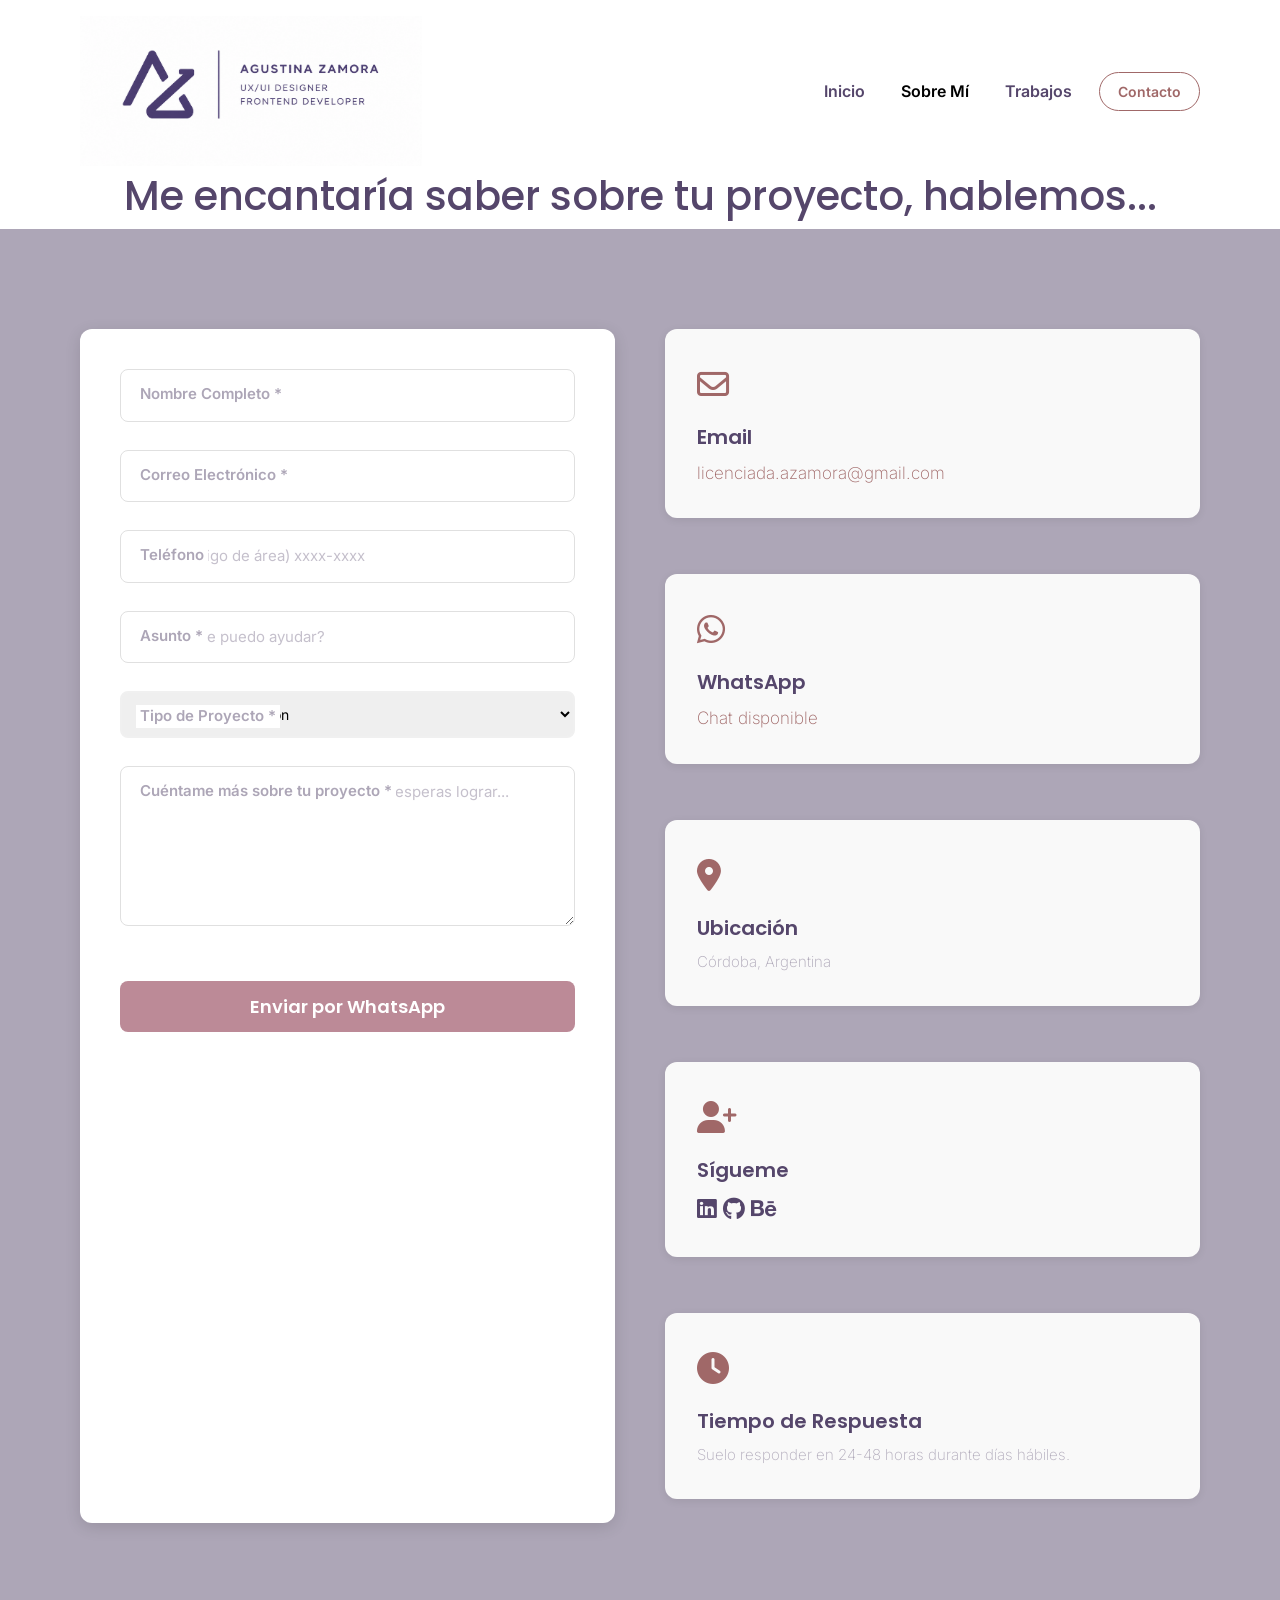
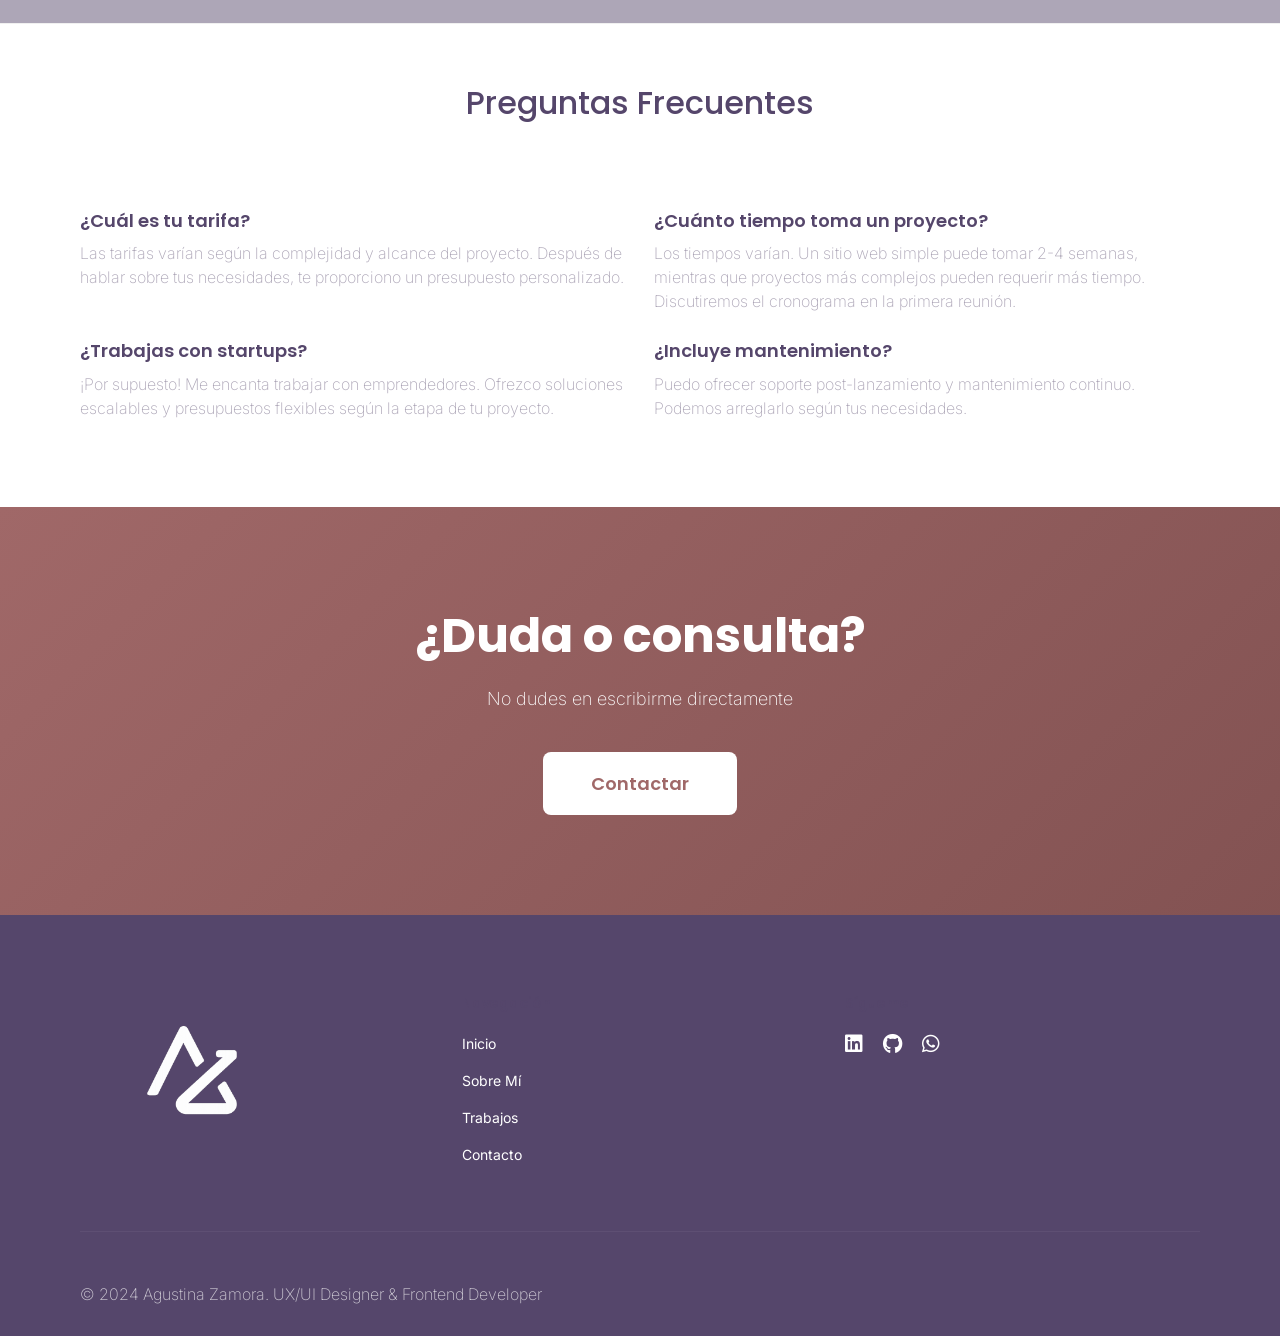
==== commit a8d0171e: "corrección de textos y espacios" ====
--- a/pages/contacto.html
+++ b/pages/contacto.html
@@ -25,10 +25,10 @@
 
 	<!-- Estilos -->
 	<link rel="stylesheet" href="../css/stylesass.css">
-	<link rel="stylesheet" href="../assets/css/effects.css">
+	<link rel="stylesheet" href="../css/css-effects/effects.css">
 </head>
 
-<body>
+<body data-cursor-default>
 	<!-- ==================== NAVEGACIÓN ==================== -->
 	<nav class="navbar navbar-expand-lg navbar-light sticky-top custom-navbar">
 		<div class="container-lg">
@@ -66,9 +66,8 @@
 	<!-- ==================== HEADER ==================== -->
 	<section class="page-header">
 		<div class="container-lg text-center" data-aos="fade-up">
-			<h1 class="page-title">Hablemos</h1>
-			<p class="page-subtitle">Me encantaría escuchar sobre tu proyecto. Completa el formulario y contactemos
-				pronto.</p>
+			<h1 class="page-title">Me encantaría saber sobre tu proyecto, hablemos...</h1>
+			
 		</div>
 	</section>
 
@@ -126,7 +125,7 @@
 						</div>
 
 						<button type="submit" class="form-submit" data-morph>
-							Enviar Mensaje
+							Enviar por WhatsApp
 						</button>
 					</form>
 				</div>
@@ -146,7 +145,7 @@
 
 					<div class="info-card">
 						<div class="info-icon">
-							<i class="fa-brands fa-square-whatsapp"></i>
+							<i class="fab fa-whatsapp"></i>
 						</div>
 						<h3>WhatsApp</h3>
 						<p>
@@ -246,8 +245,9 @@
 		<div class="container-lg text-center" data-aos="fade-up">
 			<h2 class="cta-title">¿Duda o consulta?</h2>
 			<p class="cta-subtitle">No dudes en escribirme directamente</p>
-			<a href="mailto:licenciada.azamora@gmail.com" class="btn btn-primary-custom btn-lg">
-				<i class="fas fa-envelope"></i> Enviar Email
+			<a href="https://wa.me/5493512729694" target="_blank" rel="noopener noreferrer"
+							aria-label="WhatsApp" class="btn btn-primary-custom btn-lg">
+				 Contactar 
 			</a>
 		</div>
 	</section>
@@ -257,16 +257,17 @@
 		<div class="container-lg">
 			<div class="row mb-5">
 				<div class="col-md-4 mb-4 mb-md-0">
-					<h3 class="footer-title">Agustina Zamora</h3>
-					<p class="footer-subtitle">Diseño & Desarrollo</p>
+					<a class="navbar-brand" href="../index.html">
+						<img src="../assets/footer-logo.png" alt="Logo Agustina Zamora" class="logo_navbar">
+					</a>
 				</div>
 				<div class="col-md-4 mb-4 mb-md-0">
 					<h4 class="footer-subtitle-small">Navegación</h4>
 					<ul class="footer-links">
 						<li><a href="../index.html#inicio">Inicio</a></li>
-						<li><a href="../index.html#sobre-mi">Sobre Mí</a></li>
-						<li><a href="trabajos.html">Trabajos</a></li>
-						<li><a href="contacto.html">Contacto</a></li>
+						<li><a href="./sobre-mi.html">Sobre Mí</a></li>
+						<li><a href="./trabajos.html">Trabajos</a></li>
+						<li><a href="./contacto.html">Contacto</a></li>
 					</ul>
 				</div>
 				<div class="col-md-4">
@@ -324,20 +325,42 @@
 					message: document.getElementById('message').value
 				};
 
-				// Aquí puedes:
-				// 1. Enviar a un servidor (fetch/AJAX)
-				// 2. Agregar a Formspree
-				// 3. Usar emailjs
-				// 4. Enviar a Google Forms
-
-				// Por ahora, mostrar mensaje de éxito
+				// Env�a el contenido a WhatsApp (abre un chat con el mensaje prellenado)
 				if (FormValidation.validate(this)) {
-					NotificationSystem.success('¡Mensaje enviado correctamente! Te responderé pronto.');
+					const projectTypeLabels = {
+						"ux-ui": "Diseño UX/UI",
+						"web-dev": "Desarrollo Web",
+						"both": "Diseño + Desarrollo",
+						"other": "Otro"
+					};
+
+					const typeLabel = projectTypeLabels[formData.projectType] || formData.projectType || "-";
+					const phoneLine = formData.phone ? `Tel�fono: ${formData.phone}` : "Tel�fono: -";
+
+					const whatsappText =
+						`Hola Agus, soy ${formData.name}.\n` +
+						`Email: ${formData.email}\n` +
+						`${phoneLine}\n` +
+						`Asunto: ${formData.subject}\n` +
+						`Tipo de proyecto: ${typeLabel}\n\n` +
+						`${formData.message}`;
+
+					const whatsappNumber = "5493512729694";
+					const whatsappUrl = `https://wa.me/${whatsappNumber}?text=${encodeURIComponent(whatsappText)}`;
+
+					NotificationSystem.success("Tu formulario ha sido enviado con éxito. Confirmalo en WhatsApp.");
+
+					const opened = window.open(whatsappUrl, "_blank", "noopener,noreferrer");
+					if (!opened) {
+						setTimeout(() => {
+							window.location.href = whatsappUrl;
+						}, 250);
+					}
 					this.reset();
 
 					// Limpiar estilos
-					document.querySelectorAll('.form-group').forEach(group => {
-						group.classList.remove('focused');
+					document.querySelectorAll(".form-group").forEach((group) => {
+						group.classList.remove("focused");
 					});
 				}
 			});
@@ -345,4 +368,4 @@
 	</script>
 </body>
 
-</html>+</html>
--- a/css/stylesass.css
+++ b/css/stylesass.css
@@ -278,9 +278,9 @@
   line-height: 1;
 }
 
-/* 🔥 CONTROL REAL DEL LOGO */
+/* LOGO */
 .logo_navbar {
-  height: 80px; /* 🔥 cambiá este valor y ahora SÍ responde */
+  height: 150px;
   width: auto;
   display: block;
 }
@@ -424,7 +424,7 @@
 #roles {
   display: flex;
   width: 100%;
-  height: 100vh;
+  height: 60vh;
   overflow: hidden;
 }
 #roles .role-designer,
@@ -1613,20 +1613,14 @@
 .split-screen-section {
   position: relative;
   width: 100%;
-  min-height: 100vh;
   overflow: hidden;
   background: white;
-}
-@media (max-width: 575px) {
-  .split-screen-section {
-    min-height: auto;
-  }
 }
 
 .split-container {
   display: grid;
   grid-template-columns: 1fr 1fr;
-  height: 100vh;
+  height: clamp(460px, 55vh, 600px);
 }
 @media (max-width: 575px) {
   .split-container {
@@ -1638,7 +1632,7 @@
 @media (min-width: 576px) and (max-width: 991px) {
   .split-container {
     grid-template-columns: 1fr 1fr;
-    height: 100vh;
+    height: clamp(520px, 65vh, 720px);
   }
 }
 
@@ -1650,12 +1644,7 @@
   display: flex;
   align-items: center;
   justify-content: center;
-  min-height: 50vh;
-}
-@media (min-width: 576px) and (max-width: 991px) {
-  .split-panel {
-    min-height: 100vh;
-  }
+  min-height: 100%;
 }
 .split-panel .split-background {
   position: absolute;
@@ -2273,8 +2262,8 @@
 }
 
 .hero-section {
-  height: 100vh;
-  min-height: 600px;
+  height: 50vh;
+  min-height: 200px;
   position: relative;
   overflow: hidden;
 }
@@ -2292,7 +2281,7 @@
 }
 @media (min-width: 992px) {
   .hero-section {
-    height: 100vh;
+    height: 50vh;
     min-height: 700px;
   }
 }
@@ -2301,7 +2290,6 @@
   inset: 0;
   width: 100%;
   height: 100%;
-  object-fit: cover;
   background: #0b0b0b;
 }
 .hero-section .hero-video-wrapper .hero-video {
@@ -2313,7 +2301,7 @@
 .hero-section .hero-video-wrapper .hero-overlay {
   position: absolute;
   inset: 0;
-  background: linear-gradient(90deg, rgba(0, 0, 0, 0.42) 0%, rgba(0, 0, 0, 0.1) 22%, rgba(0, 0, 0, 0.1) 78%, rgba(0, 0, 0, 0.42) 100%), linear-gradient(180deg, rgba(0, 0, 0, 0.08) 0%, rgba(0, 0, 0, 0.58) 52%, rgba(0, 0, 0, 0.1) 100%), radial-gradient(ellipse at 50% 50%, rgba(0, 0, 0, 0.1) 0%, rgba(0, 0, 0, 0.55) 70%, rgba(0, 0, 0, 0.65) 100%);
+  background: linear-gradient(90deg, rgba(0, 0, 0, 0.42) 0%, rgba(0, 0, 0, 0.2) 40%, rgba(0, 0, 0, 0.15) 60%, rgba(0, 0, 0, 0.1) 78%, rgba(0, 0, 0, 0.2) 80%, rgba(0, 0, 0, 0.42) 100%), linear-gradient(180deg, rgba(0, 0, 0, 0.08) 0%, rgba(0, 0, 0, 0.58) 52%, rgba(0, 0, 0, 0.1) 100%), radial-gradient(ellipse at 50% 50%, rgba(0, 0, 0, 0.1) 0%, rgba(0, 0, 0, 0.55) 50%, rgba(0, 0, 0, 0.55) 70%, rgba(0, 0, 0, 0.65) 100%);
   mix-blend-mode: multiply;
   opacity: 0.92;
 }
@@ -2328,6 +2316,7 @@
   text-align: center;
   color: white;
   padding: 20px;
+  margin-top: 70px;
   justify-content: center;
   transform: translateY(-2%);
   text-shadow: 0 14px 40px rgba(0, 0, 0, 0.45);
@@ -2382,6 +2371,7 @@
   margin-bottom: 30px;
   max-width: 500px;
   opacity: 0.95;
+  text-shadow: 0 14px 40px rgba(0, 0, 0, 0.45);
 }
 @media (min-width: 320px) and (max-width: 480px) {
   .hero-section .hero-content .hero-subtitle {
@@ -2484,17 +2474,17 @@
 }
 
 .about-section {
-  padding: 60px 20px;
+  padding: 50px 20px;
   background: #fafafa;
 }
 @media (min-width: 576px) and (max-width: 991px) {
   .about-section {
-    padding: 80px 40px;
+    padding: 70px 40px;
   }
 }
 @media (min-width: 992px) {
   .about-section {
-    padding: 100px 0;
+    padding: 70px 0;
   }
 }
 .about-section .section-title {
--- a/css/css-effects/effects.css
+++ b/css/css-effects/effects.css
@@ -0,0 +1,489 @@
+/* ==================== EFECTOS CSS ====================
+   Estilos para efectos JavaScript */
+
+@import url('https://cdnjs.cloudflare.com/ajax/libs/font-awesome/6.4.0/css/all.min.css');
+
+/* ==================== CUSTOM CURSOR ====================*/
+
+:root {
+	--cursor-color: #A06868;
+	--cursor-size: 20px;
+	--cursor-size-active: 40px;
+}
+
+.cursor-dot {
+	position: fixed;
+	width: 8px;
+	height: 8px;
+	background: var(--cursor-color);
+	border-radius: 50%;
+	pointer-events: none;
+	z-index: 9999;
+	opacity: 1;
+	transition: opacity 0.3s ease;
+	transform: translate(-50%, -50%);
+	mix-blend-mode: multiply;
+}
+
+.cursor-circle {
+	position: fixed;
+	width: var(--cursor-size);
+	height: var(--cursor-size);
+	border: 2px solid var(--cursor-color);
+	border-radius: 50%;
+	pointer-events: none;
+	z-index: 9999;
+	opacity: 0.5;
+	transition: opacity 0.3s ease;
+	transform: translate(-50%, -50%);
+}
+
+.cursor-circle.active {
+	width: var(--cursor-size-active);
+	height: var(--cursor-size-active);
+	opacity: 1;
+	border-color: var(--cursor-color);
+}
+
+/* Solo mostrar cursor personalizado en desktop */
+@media (max-width: 768px) {
+	.cursor-dot,
+	.cursor-circle {
+		display: none;
+	}
+
+	body {
+		cursor: auto;
+	}
+}
+
+/* Ocultar cursor por defecto solo cuando estÃ¡ habilitado el cursor personalizado */
+body.custom-cursor-enabled {
+	cursor: none;
+}
+
+/* ==================== SCROLL PROGRESS BAR ====================*/
+
+.scroll-progress-bar {
+	position: fixed;
+	top: 0;
+	left: 0;
+	height: 3px;
+	background: linear-gradient(to right, #A06868, #8B5A5A);
+	border-radius: 0 0 3px 0;
+	width: 0%;
+	z-index: 1000;
+	transition: width 0.1s ease;
+}
+
+/* ==================== BUTTON RIPPLE EFFECT ====================*/
+
+.btn,
+button {
+	position: relative;
+	overflow: hidden;
+}
+
+.ripple {
+	position: absolute;
+	background: rgba(255, 255, 255, 0.5);
+	border-radius: 50%;
+	pointer-events: none;
+	animation: ripple-animation 0.6s ease-out;
+}
+
+@keyframes ripple-animation {
+	0% {
+		transform: scale(0);
+		opacity: 1;
+	}
+
+	100% {
+		transform: scale(2);
+		opacity: 0;
+	}
+}
+
+/* ==================== BACK TO TOP BUTTON ====================*/
+
+.back-to-top {
+	position: fixed;
+	bottom: 30px;
+	right: 30px;
+	width: 50px;
+	height: 50px;
+	background: #A06868;
+	color: white;
+	border: none;
+	border-radius: 50%;
+	cursor: pointer;
+	font-size: 20px;
+	display: flex;
+	align-items: center;
+	justify-content: center;
+	opacity: 0;
+	visibility: hidden;
+	transform: translateY(20px);
+	transition: all 0.3s ease;
+	z-index: 999;
+	box-shadow: 0 4px 12px rgba(0, 0, 0, 0.15);
+}
+
+.back-to-top.visible {
+	opacity: 1;
+	visibility: visible;
+	transform: translateY(0);
+}
+
+.back-to-top:hover {
+	background: #8B5A5A;
+	transform: translateY(-5px);
+	box-shadow: 0 8px 20px rgba(0, 0, 0, 0.2);
+}
+
+@media (max-width: 768px) {
+	.back-to-top {
+		bottom: 20px;
+		right: 20px;
+		width: 45px;
+		height: 45px;
+		font-size: 18px;
+	}
+}
+
+/* ==================== NOTIFICATIONS ====================*/
+
+.notification {
+	position: fixed;
+	top: 24px;
+	right: 24px;
+	background: white;
+	padding: 16px 24px;
+	border-radius: 8px;
+	box-shadow: 0 8px 24px rgba(0, 0, 0, 0.15);
+	z-index: 1001;
+	font-weight: 500;
+	max-width: 300px;
+	opacity: 0;
+	transform: translateX(400px);
+	transition: all 0.3s ease;
+	border-left: 4px solid #A06868;
+}
+
+.notification.show {
+	opacity: 1;
+	transform: translateX(0);
+}
+
+.notification-success {
+	border-left-color: #00A272;
+	color: #00A272;
+}
+
+.notification-error {
+	border-left-color: #DB1318;
+	color: #DB1318;
+}
+
+.notification-warning {
+	border-left-color: #FBBA06;
+	color: #FBBA06;
+}
+
+.notification-info {
+	border-left-color: #A06868;
+	color: #A06868;
+}
+
+@media (max-width: 768px) {
+	.notification {
+		top: 16px;
+		right: 16px;
+		left: 16px;
+		max-width: none;
+	}
+}
+
+/* ==================== FORM EFFECTS ====================*/
+
+.form-group {
+	position: relative;
+	margin-bottom: 24px;
+}
+
+.form-group.focused label {
+	color: #A06868;
+	font-weight: 600;
+}
+
+.form-group input,
+.form-group textarea {
+	position: relative;
+	z-index: 1;
+	width: 100%;
+	border: 2px solid #f0f0f0;
+	border-radius: 8px;
+	padding: 12px 16px;
+	font-family: 'Inter', sans-serif;
+	font-size: 14px;
+	transition: all 0.3s ease;
+	background: white;
+}
+
+.form-group input:focus,
+.form-group textarea:focus {
+	border-color: #A06868;
+	outline: none;
+	box-shadow: 0 0 0 3px rgba(160, 104, 104, 0.1);
+}
+
+.form-group input.error,
+.form-group textarea.error {
+	border-color: #DB1318;
+	background-color: rgba(219, 19, 24, 0.05);
+}
+
+.form-group .error-message {
+	color: #DB1318;
+	font-size: 12px;
+	margin-top: 6px;
+	display: none;
+}
+
+/* Floating Label */
+.form-group label {
+	position: absolute;
+	top: 14px;
+	left: 16px;
+	font-size: 14px;
+	color: #ADA6B7;
+	pointer-events: none;
+	transition: all 0.3s ease;
+	background: white;
+	padding: 0 4px;
+	z-index: 2;
+}
+
+.form-group.focused label,
+.form-group label.floating {
+	top: -12px;
+	left: 12px;
+	font-size: 12px;
+	color: #A06868;
+	font-weight: 600;
+}
+
+/* ==================== PAGE TRANSITION ====================*/
+
+.page-transition {
+	position: fixed;
+	top: 0;
+	left: 0;
+	width: 100%;
+	height: 100%;
+	background: white;
+	z-index: 9998;
+	animation: page-exit 0.3s ease forwards;
+}
+
+@keyframes page-exit {
+	0% {
+		opacity: 0;
+		transform: scaleX(0);
+		transform-origin: right;
+	}
+
+	100% {
+		opacity: 1;
+		transform: scaleX(1);
+		transform-origin: right;
+	}
+}
+
+/* ==================== MORPHING BUTTONS ====================*/
+
+.btn[data-morph] {
+	position: relative;
+	overflow: hidden;
+}
+
+.btn[data-morph]::before {
+	content: '';
+	position: absolute;
+	top: 50%;
+	left: 50%;
+	width: 0;
+	height: 0;
+	border-radius: 50%;
+	background: rgba(255, 255, 255, 0.3);
+	transform: translate(-50%, -50%);
+	transition: width 0.6s, height 0.6s;
+}
+
+.btn[data-morph].morphing::before {
+	width: 300px;
+	height: 300px;
+}
+
+/* ==================== HOVER EFFECTS ====================*/
+
+.work-card,
+.portfolio-card,
+.specialty-card {
+	transition: all 0.4s cubic-bezier(0.4, 0, 0.2, 1);
+}
+
+@media (min-width: 992px) {
+	.work-card:hover,
+	.portfolio-card:hover,
+	.specialty-card:hover {
+		transform: translateY(-8px);
+		box-shadow: 0 16px 32px rgba(0, 0, 0, 0.15);
+	}
+}
+
+/* ==================== TEXT REVEAL ====================*/
+
+[data-reveal] {
+	opacity: 0;
+	transform: translateY(30px);
+	transition: all 0.6s ease-out;
+}
+
+[data-reveal].revealed {
+	opacity: 1;
+	transform: translateY(0);
+}
+
+/* ==================== PARALLAX ====================*/
+
+[data-parallax] {
+	will-change: transform;
+}
+
+/* ==================== LOADING STATE ====================*/
+
+.loading {
+	position: relative;
+	pointer-events: none;
+	opacity: 0.6;
+}
+
+.loading::after {
+	content: '';
+	position: absolute;
+	top: 50%;
+	left: 50%;
+	width: 20px;
+	height: 20px;
+	margin: -10px 0 0 -10px;
+	border: 2px solid #f3f3f3;
+	border-top: 2px solid #A06868;
+	border-radius: 50%;
+	animation: spin 0.8s linear infinite;
+}
+
+@keyframes spin {
+	0% {
+		transform: rotate(0deg);
+	}
+
+	100% {
+		transform: rotate(360deg);
+	}
+}
+
+/* ==================== SMOOTH TRANSITIONS ====================*/
+
+html {
+	scroll-behavior: smooth;
+}
+
+/* ==================== SELECTION COLOR ====================*/
+
+::selection {
+	background-color: #A06868;
+	color: white;
+}
+
+::-webkit-selection {
+	background-color: #A06868;
+	color: white;
+}
+
+/* ==================== FOCUS VISIBLE ====================*/
+
+*:focus-visible {
+	outline: 2px solid #A06868;
+	outline-offset: 2px;
+}
+
+button:focus-visible,
+a:focus-visible {
+	outline-offset: 4px;
+}
+
+/* ==================== ACTIVE STATES ====================*/
+
+a:active {
+	opacity: 0.8;
+}
+
+button:active {
+	transform: scale(0.98);
+}
+
+/* ==================== ACCESSIBILITY ====================*/
+
+@media (prefers-reduced-motion: reduce) {
+	*,
+	*::before,
+	*::after {
+		animation-duration: 0.01ms !important;
+		animation-iteration-count: 1 !important;
+		transition-duration: 0.01ms !important;
+	}
+
+	html {
+		scroll-behavior: auto;
+	}
+}
+
+/* ==================== PLACEHOLDER STYLES ====================*/
+
+input::placeholder,
+textarea::placeholder {
+	color: #ADA6B7;
+	opacity: 0.7;
+}
+
+input:focus::placeholder,
+textarea:focus::placeholder {
+	opacity: 0.5;
+}
+
+/* ==================== SCROLLBAR STYLES ====================*/
+
+::-webkit-scrollbar {
+	width: 10px;
+	height: 10px;
+}
+
+::-webkit-scrollbar-track {
+	background: #f5f5f5;
+}
+
+::-webkit-scrollbar-thumb {
+	background: #A06868;
+	border-radius: 5px;
+}
+
+::-webkit-scrollbar-thumb:hover {
+	background: #8B5A5A;
+}
+
+/* Firefox */
+* {
+	scrollbar-color: #A06868 #f5f5f5;
+	scrollbar-width: thin;
+}
